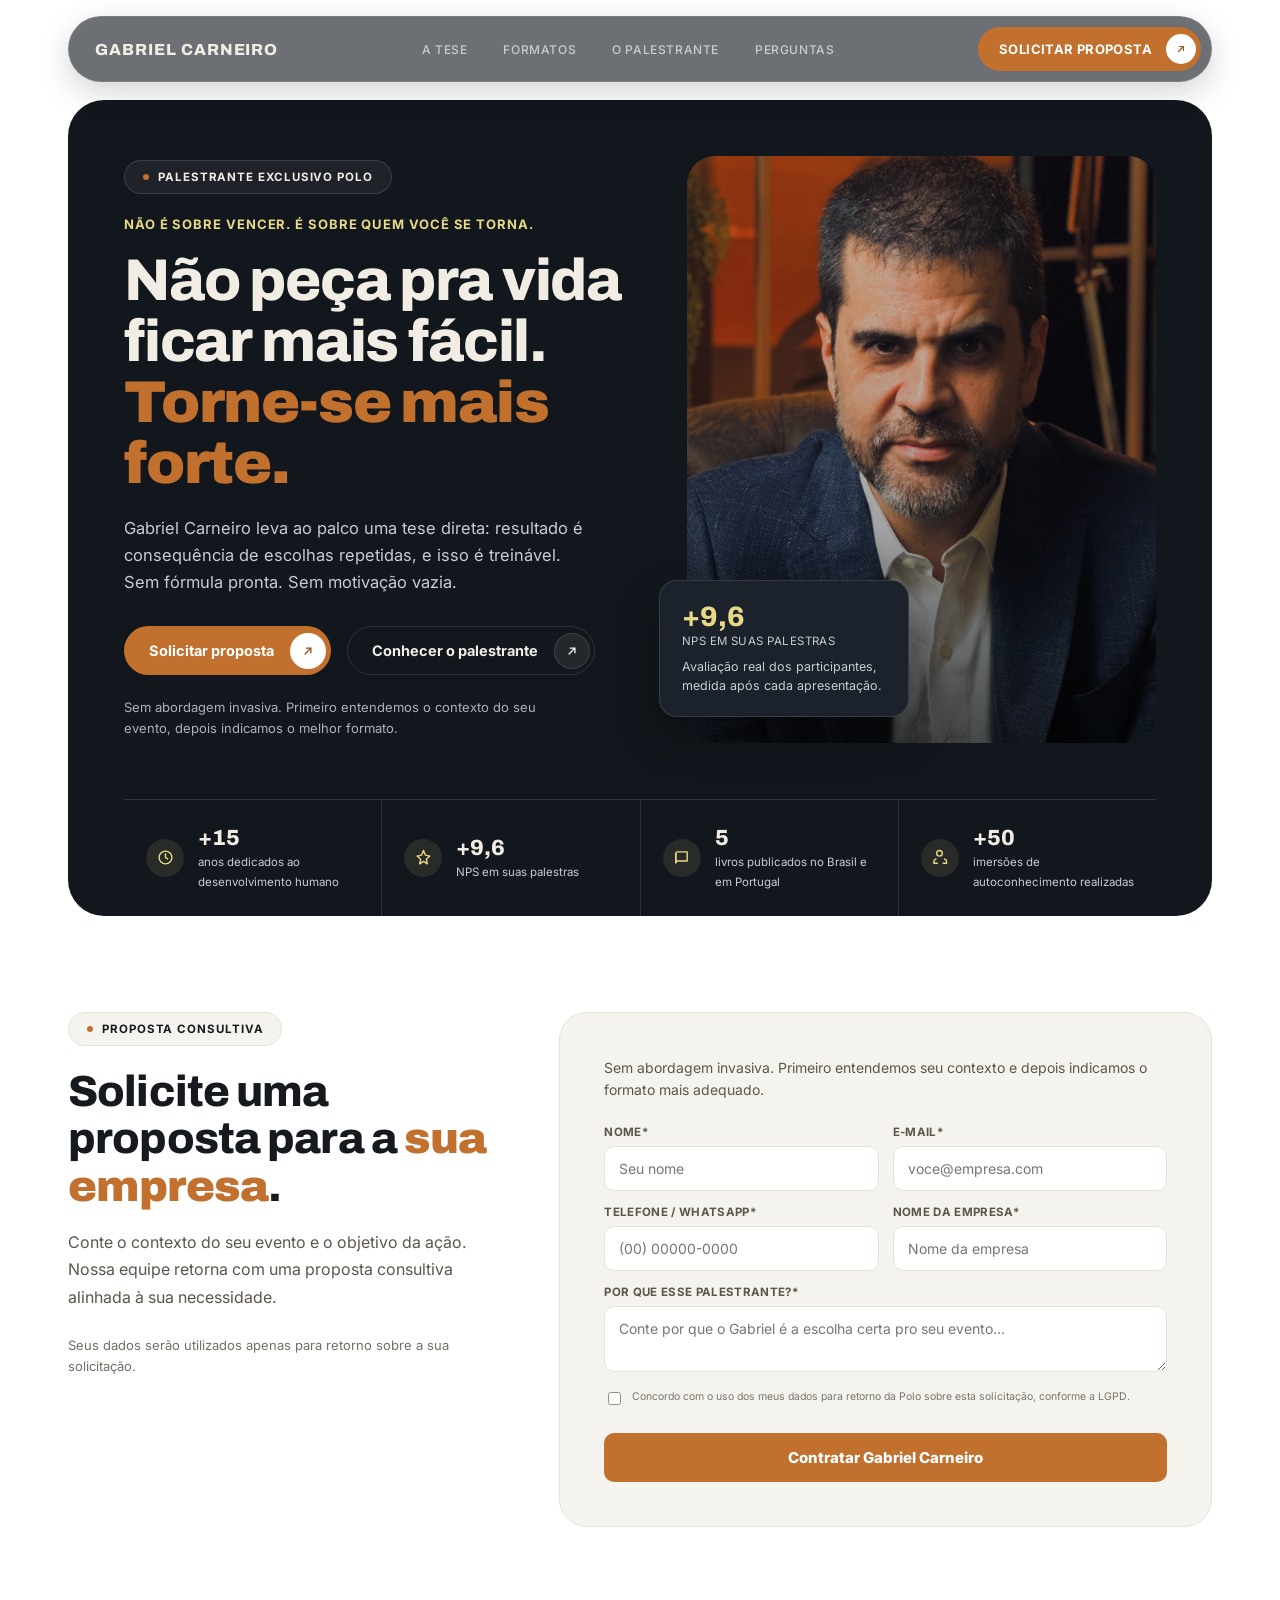
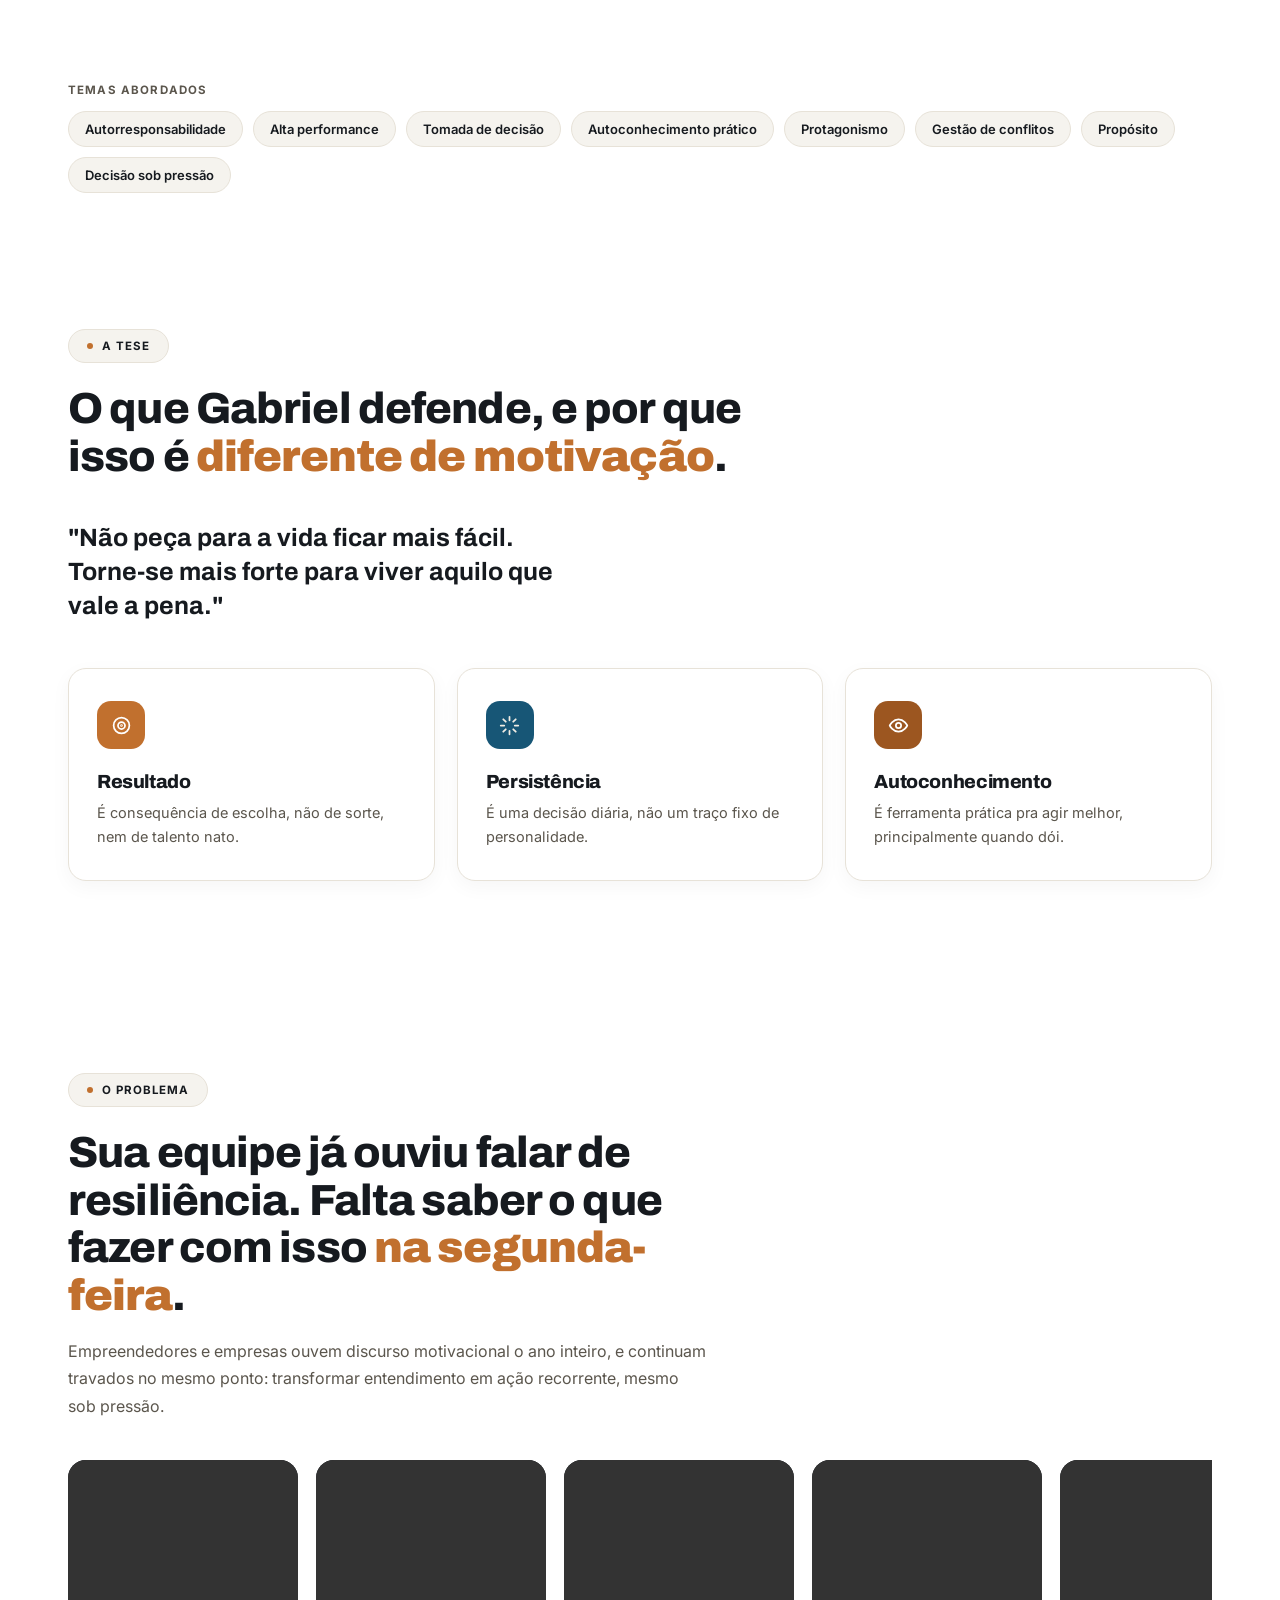
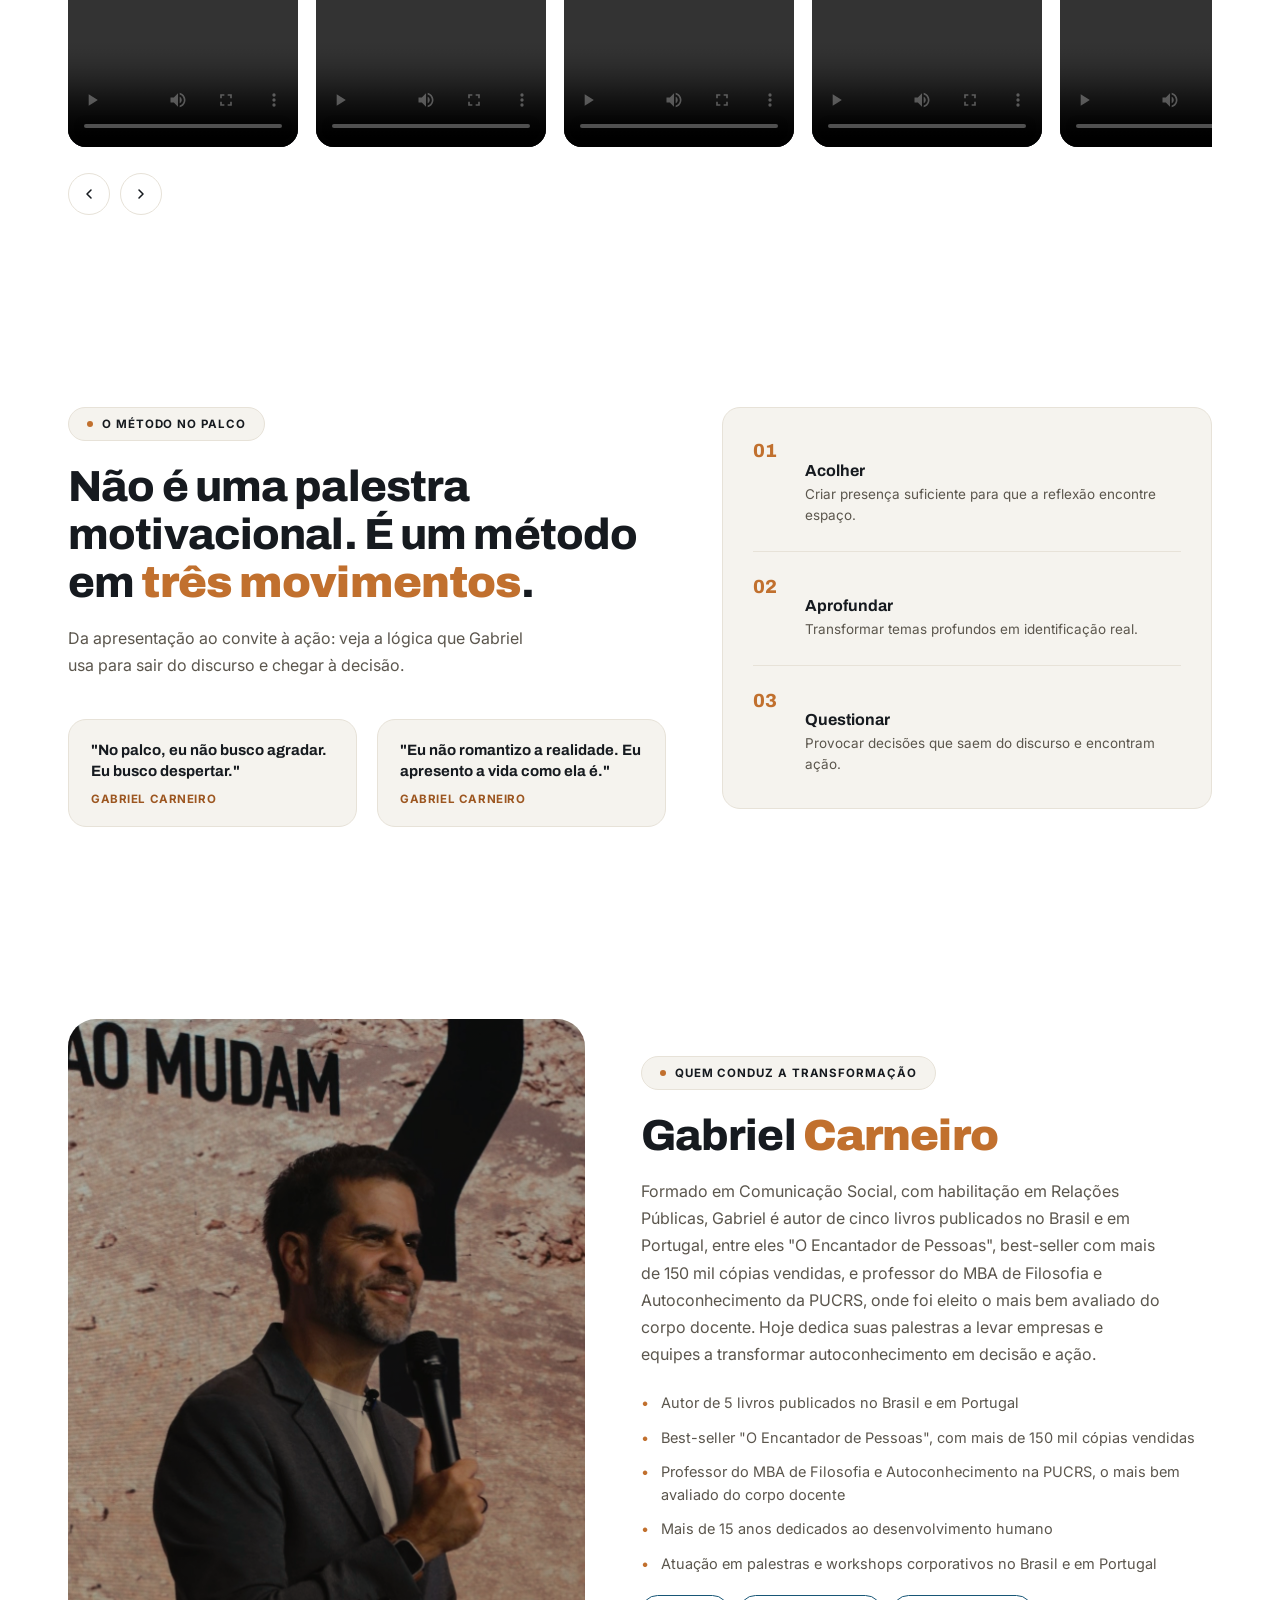
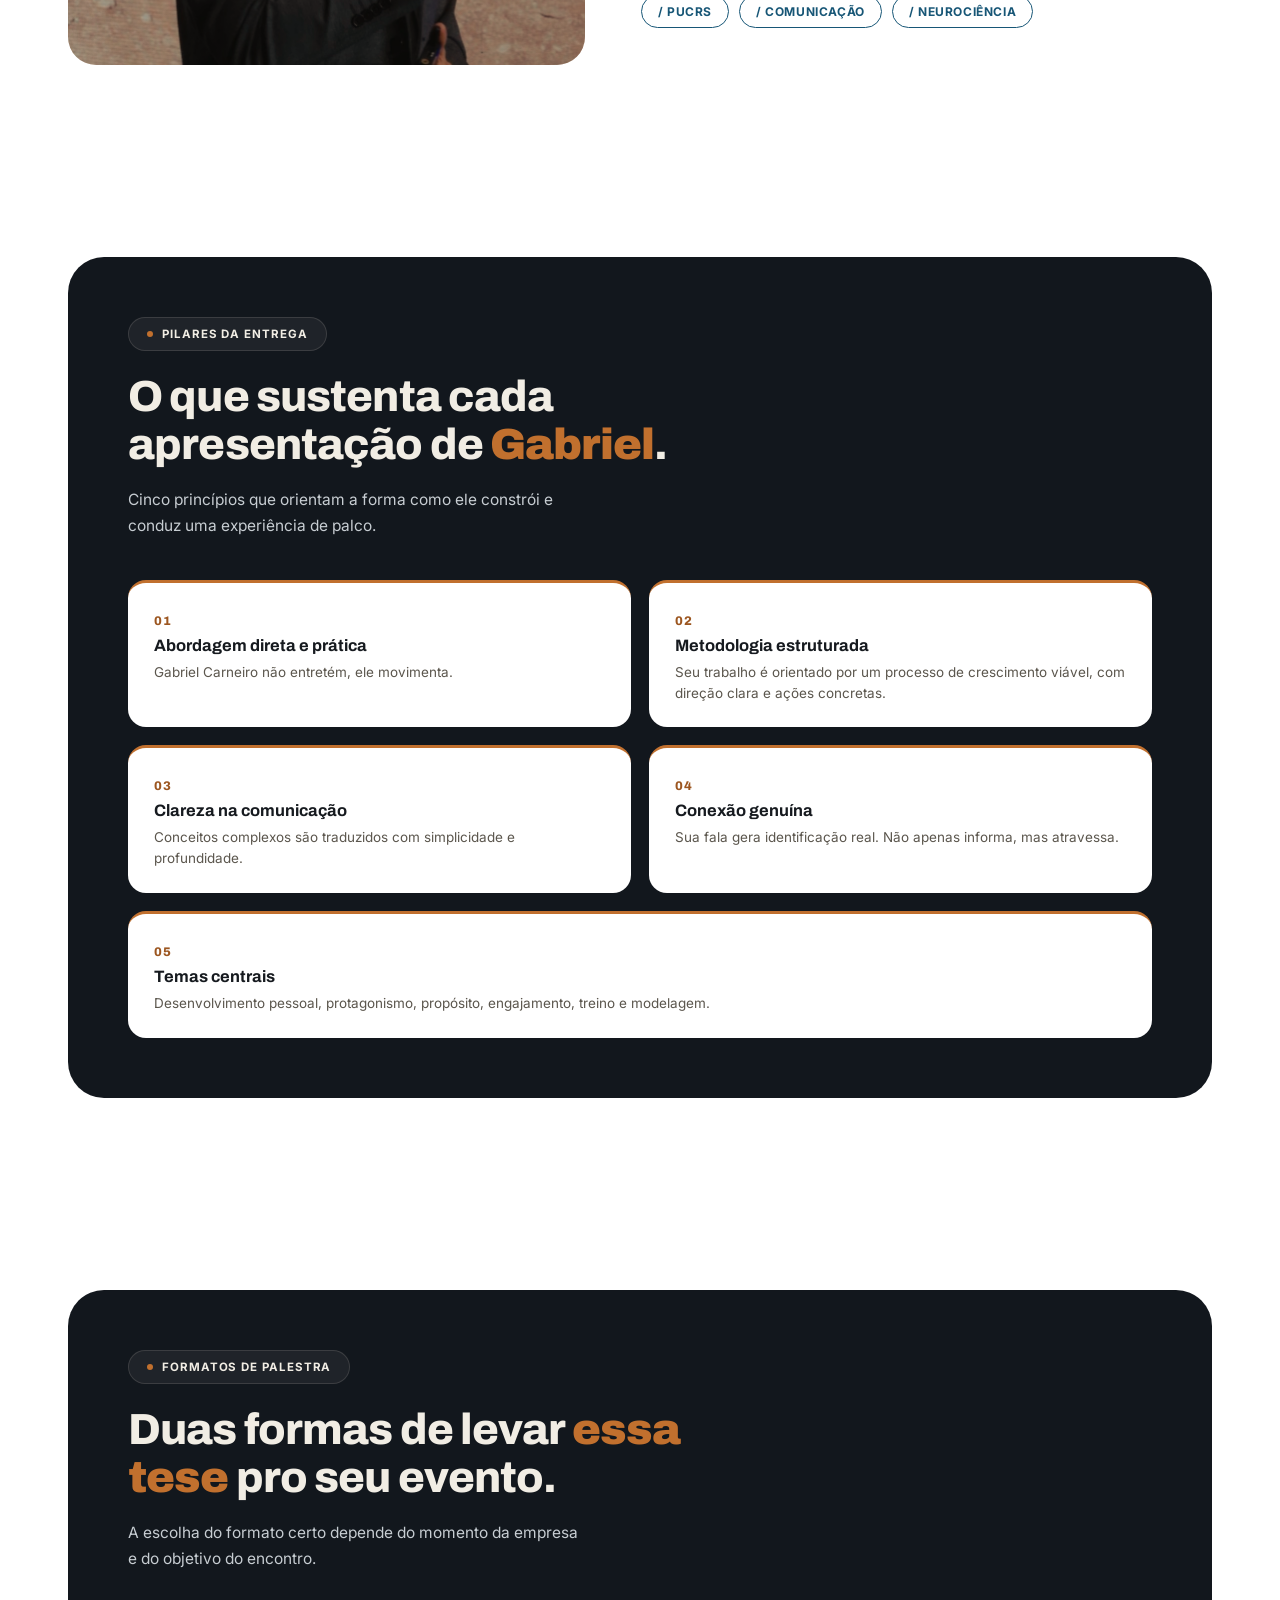
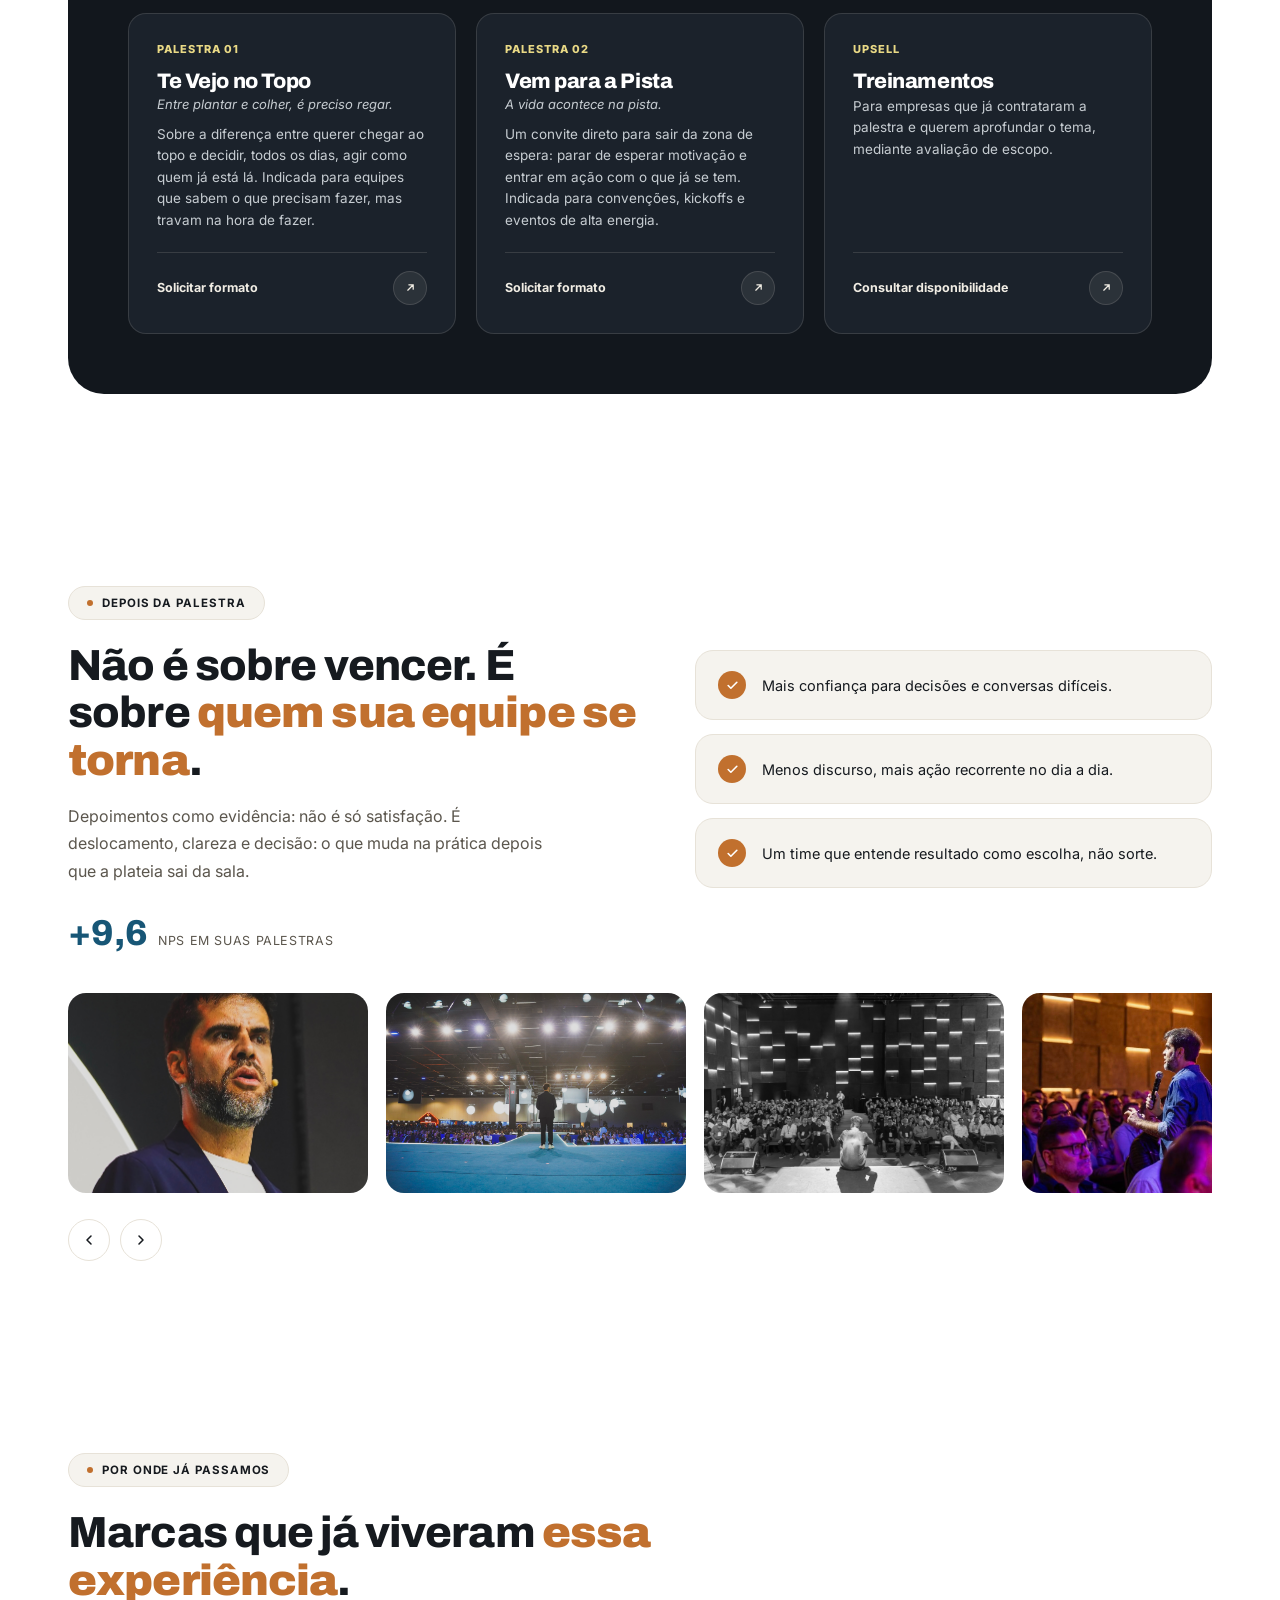
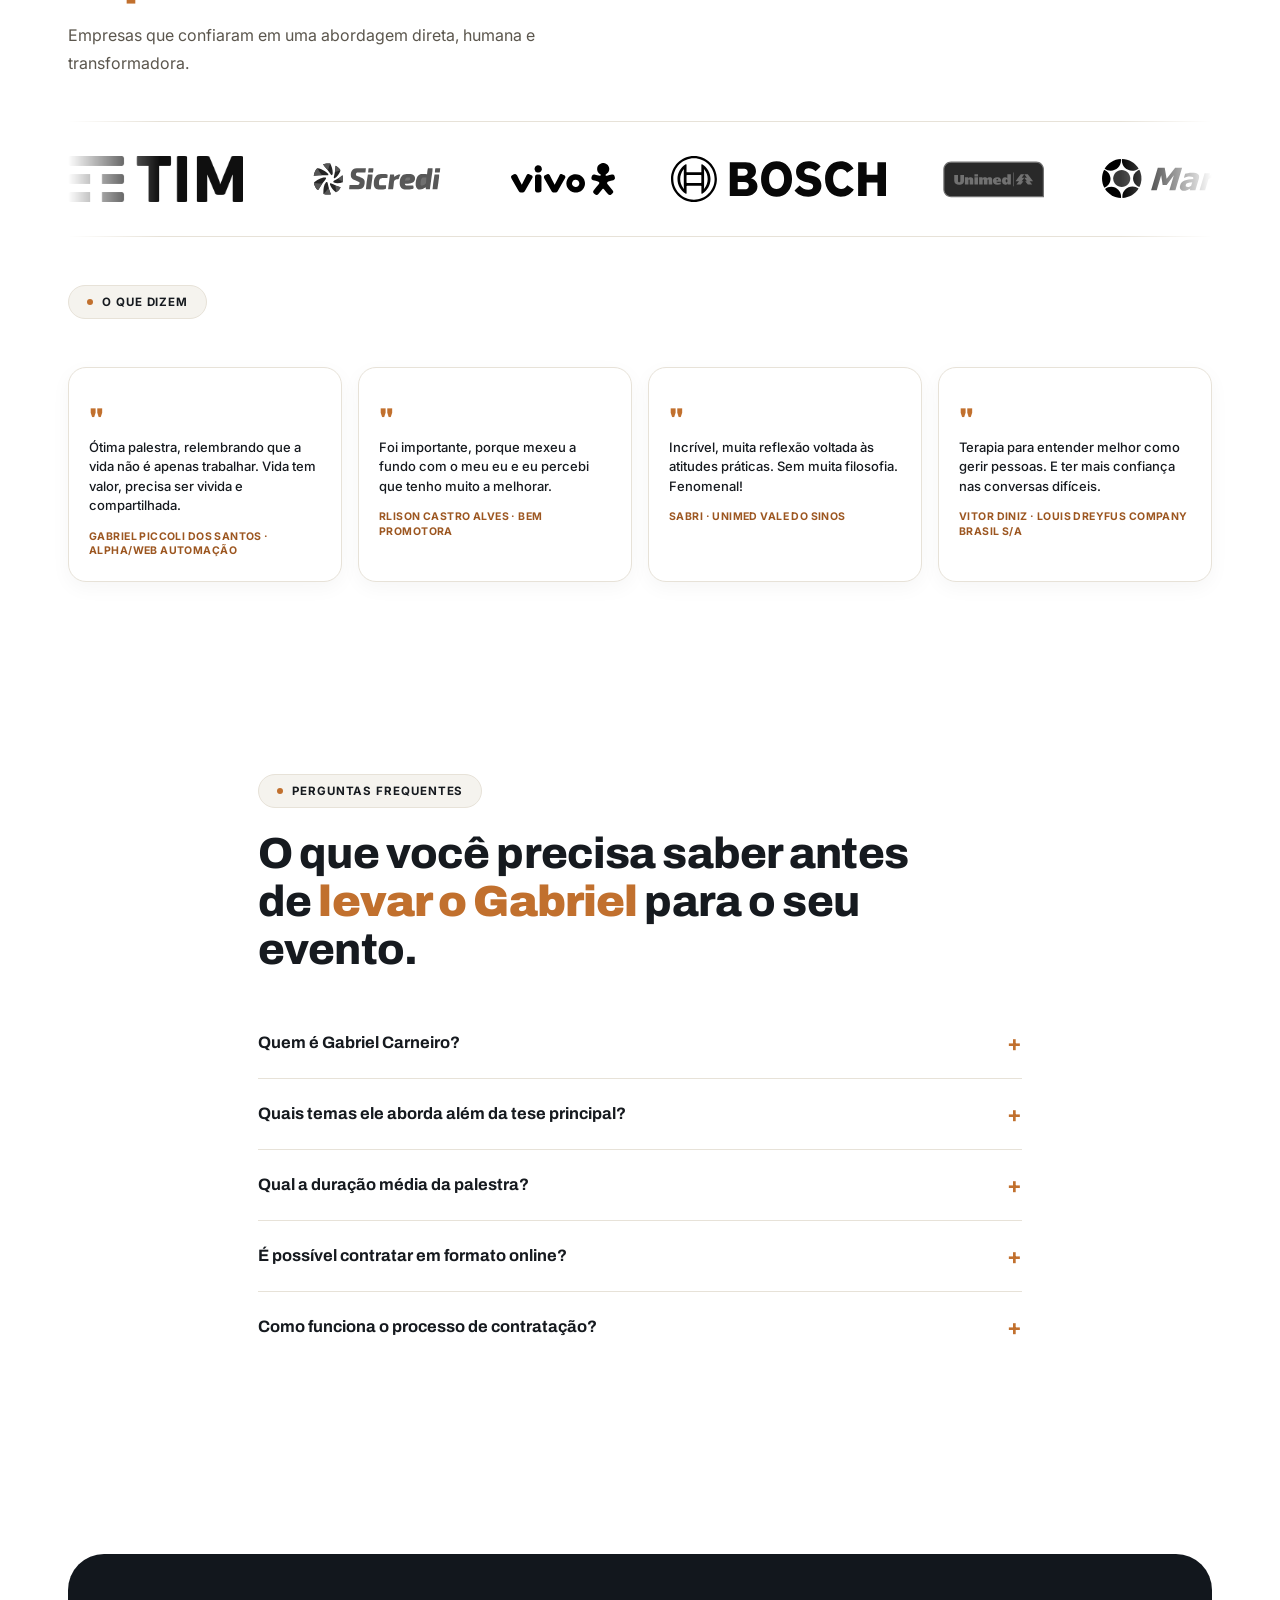
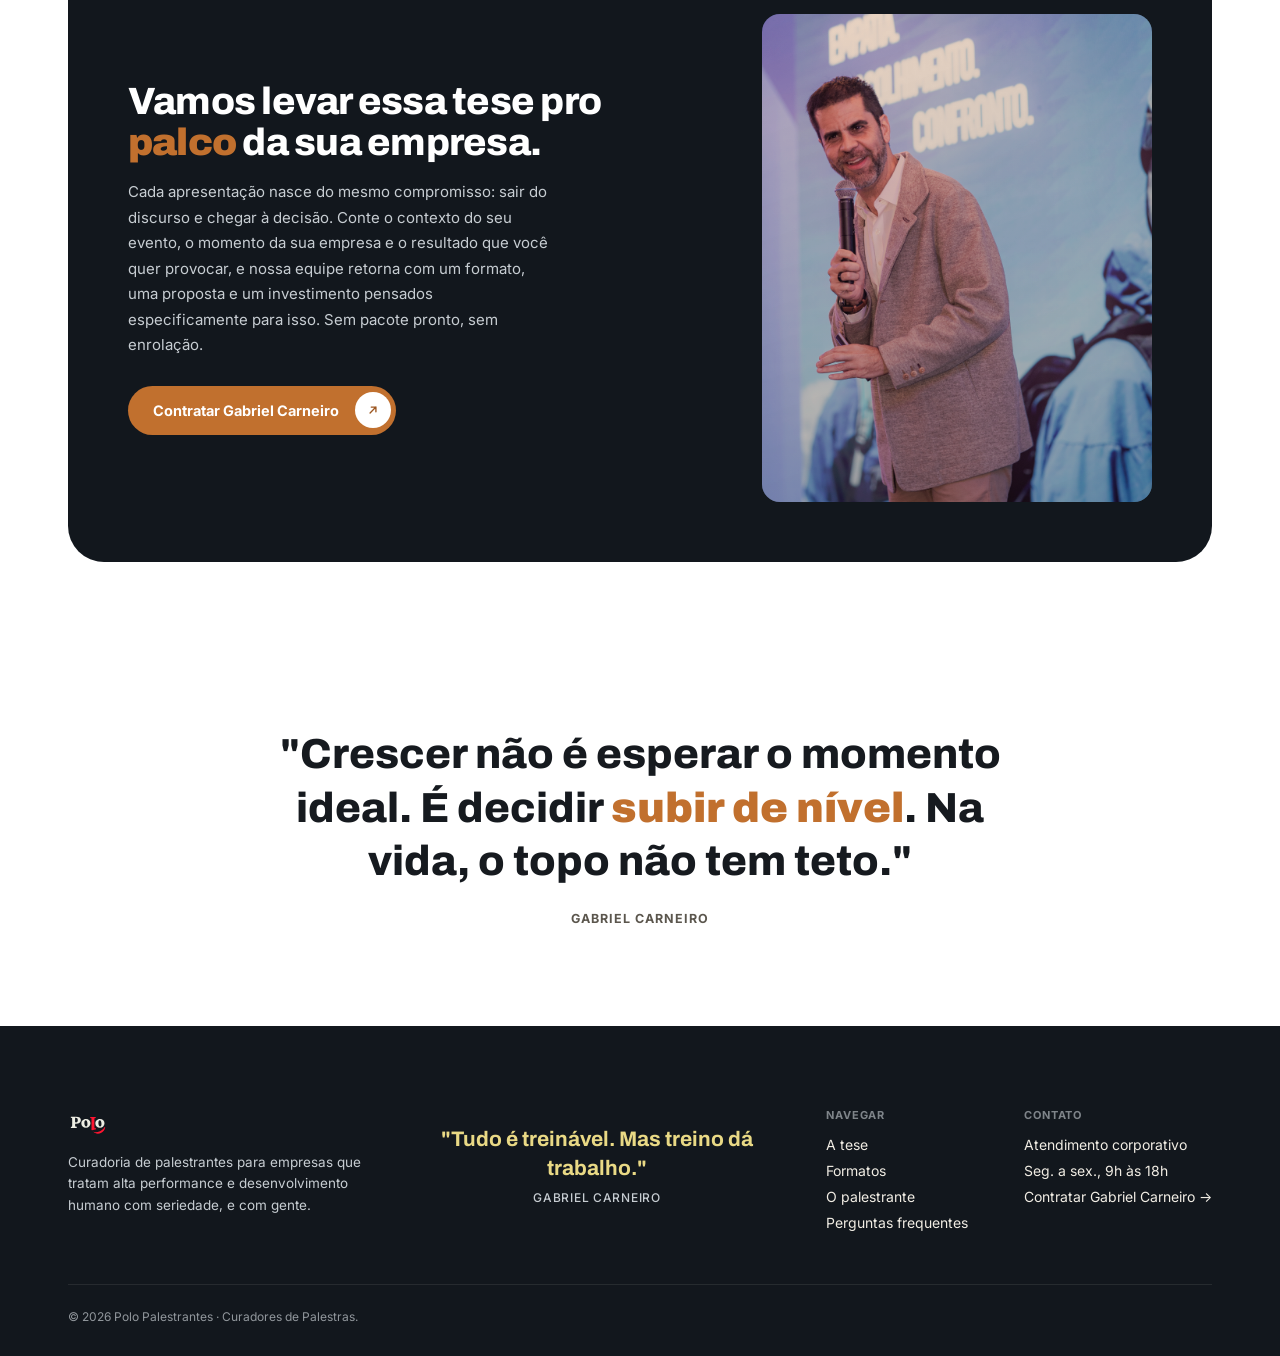
==== site/index.html @ e6a5d46e "atualização vercel/pasta site" ====
<!DOCTYPE html>
<html lang="pt-BR">
<head>
<meta charset="UTF-8">
<meta name="viewport" content="width=device-width, initial-scale=1.0">
<title>Gabriel Carneiro: Palestra sobre Autorresponsabilidade e Alta Performance</title>
<link rel="preconnect" href="https://fonts.googleapis.com">
<link rel="preconnect" href="https://fonts.gstatic.com" crossorigin>
<link href="https://fonts.googleapis.com/css2?family=Archivo:wght@600;700;800;900&family=Inter:wght@400;500;600;700;800&display=swap" rel="stylesheet">
<link rel="stylesheet" href="css/styles.css">
</head>
<body>

<div class="topbar">
  <div class="topbar-inner">
    <div class="logo">
      <span class="wordmark">Gabriel Carneiro</span>
    </div>
    <nav class="navlinks">
      <a href="#tese">A tese</a>
      <a href="#formatos">Formatos</a>
      <a href="#facilitador">O palestrante</a>
      <a href="#faq">Perguntas</a>
    </nav>
    <button class="btn btn-amber btn-sm" onclick="document.getElementById('form').scrollIntoView({behavior:'smooth'})">
      <span class="label"><span class="label-full">Solicitar proposta</span><span class="label-short">Proposta</span></span>
      <span class="icon-circle"><svg viewBox="0 0 24 24" fill="none" stroke-width="2.3" stroke-linecap="round" stroke-linejoin="round"><path d="M7 17L17 7M9 7h8v8"/></svg></span>
    </button>
  </div>
</div>

<!-- HERO -->
<section class="hero-section">
  <div class="wrap">
    <div class="hero-card">
      <div class="hero-grid">
        <div>
          <span class="badge badge-dark"><span class="dot"></span>PALESTRANTE EXCLUSIVO POLO</span>
          <p class="hero-kicker">Não é sobre vencer. É sobre quem você se torna.</p>
          <h1>Não peça pra vida ficar mais fácil.<br><span class="accent">Torne-se mais forte.</span></h1>
          <p class="sub">Gabriel Carneiro leva ao palco uma tese direta: resultado é consequência de escolhas repetidas, e isso é treinável. Sem fórmula pronta. Sem motivação vazia.</p>
          <div class="hero-ctas">
            <button class="btn btn-amber" onclick="document.getElementById('form').scrollIntoView({behavior:'smooth'})">
              <span class="label">Solicitar proposta</span>
              <span class="icon-circle"><svg viewBox="0 0 24 24" fill="none" stroke-width="2.3" stroke-linecap="round" stroke-linejoin="round"><path d="M7 17L17 7M9 7h8v8"/></svg></span>
            </button>
            <a class="btn btn-outline-dark" href="#facilitador">
              <span class="label">Conhecer o palestrante</span>
              <span class="icon-circle"><svg viewBox="0 0 24 24" fill="none" stroke-width="2.3" stroke-linecap="round" stroke-linejoin="round"><path d="M7 17L17 7M9 7h8v8"/></svg></span>
            </a>
          </div>
          <p class="hero-fine">Sem abordagem invasiva. Primeiro entendemos o contexto do seu evento, depois indicamos o melhor formato.</p>
        </div>
        <div class="hero-photo-col">
          <div class="hero-photo-frame">
            <img src="assets/img/photos/hero.jpg" alt="Gabriel Carneiro">
            <div class="duo"></div>
          </div>
          <div class="hero-trust-card">
            <div class="num">+9,6</div>
            <div class="cap">NPS em suas palestras</div>
            <p>Avaliação real dos participantes, medida após cada apresentação.</p>
          </div>
        </div>
      </div>
      <div class="hero-stats">
        <div class="hero-stat">
          <span class="icon"><svg viewBox="0 0 24 24" fill="none" stroke-width="2" stroke-linecap="round" stroke-linejoin="round"><circle cx="12" cy="12" r="9"/><path d="M12 7v5l3 2"/></svg></span>
          <div><b>+15</b><span>anos dedicados ao desenvolvimento humano</span></div>
        </div>
        <div class="hero-stat">
          <span class="icon"><svg viewBox="0 0 24 24" fill="none" stroke-width="2" stroke-linecap="round" stroke-linejoin="round"><path d="M12 2l2.6 6.6L21 10l-5 4.6L17.5 21 12 17.5 6.5 21 8 14.6 3 10l6.4-1.4z"/></svg></span>
          <div><b>+9,6</b><span>NPS em suas palestras</span></div>
        </div>
        <div class="hero-stat">
          <span class="icon"><svg viewBox="0 0 24 24" fill="none" stroke-width="2" stroke-linecap="round" stroke-linejoin="round"><path d="M4 19.5A2.5 2.5 0 0 1 6.5 17H20V4H6.5A2.5 2.5 0 0 0 4 6.5v13z"/><path d="M4 19.5V6.5"/></svg></span>
          <div><b>5</b><span>livros publicados no Brasil e em Portugal</span></div>
        </div>
        <div class="hero-stat">
          <span class="icon"><svg viewBox="0 0 24 24" fill="none" stroke-width="2" stroke-linecap="round" stroke-linejoin="round"><path d="M17 20h5v-2a4 4 0 0 0-3-3.87M9 20H4v-2a4 4 0 0 1 3-3.87m5-4.13a4 4 0 1 0 0-8 4 4 0 0 0 0 8z"/></svg></span>
          <div><b>+50</b><span>imersões de autoconhecimento realizadas</span></div>
        </div>
      </div>
    </div>
  </div>
</section>

<!-- FORM (Proposta Consultiva) -->
<section class="form-section reveal" id="form">
  <div class="wrap">
    <div>
      <span class="badge badge-light"><span class="dot"></span>PROPOSTA CONSULTIVA</span>
      <h2 class="title">Solicite uma proposta para a <span class="accent">sua empresa</span>.</h2>
      <p class="lede">Conte o contexto do seu evento e o objetivo da ação. Nossa equipe retorna com uma proposta consultiva alinhada à sua necessidade.</p>
      <p class="hero-fine" style="margin-top:24px; color:var(--text-soft);">Seus dados serão utilizados apenas para retorno sobre a sua solicitação.</p>
    </div>
    <div class="form-card">
      <p class="lead">Sem abordagem invasiva. Primeiro entendemos seu contexto e depois indicamos o formato mais adequado.</p>
      <form onsubmit="event.preventDefault(); alert('Protótipo: integração de envio a definir com o time técnico.');">
        <div><label>Nome*</label><input type="text" placeholder="Seu nome" required></div>
        <div><label>E-mail*</label><input type="email" placeholder="voce@empresa.com" required></div>
        <div><label>Telefone / WhatsApp*</label><input type="tel" placeholder="(00) 00000-0000" required></div>
        <div><label>Nome da empresa*</label><input type="text" placeholder="Nome da empresa" required></div>
        <div class="full"><label>Por que esse palestrante?*</label><textarea placeholder="Conte por que o Gabriel é a escolha certa pro seu evento..." required></textarea></div>
        <div class="full"><label class="terms"><input type="checkbox" required><span>Concordo com o uso dos meus dados para retorno da Polo sobre esta solicitação, conforme a LGPD.</span></label></div>
        <div class="full"><button type="submit" class="submit-btn">Contratar Gabriel Carneiro</button></div>
      </form>
    </div>
  </div>
</section>

<!-- TEMAS ABORDADOS -->
<section class="trust-strip">
  <div class="wrap">
    <span class="trust-label">Temas abordados</span>
    <div class="trust-chips">
      <span class="trust-chip">Autorresponsabilidade</span>
      <span class="trust-chip">Alta performance</span>
      <span class="trust-chip">Tomada de decisão</span>
      <span class="trust-chip">Autoconhecimento prático</span>
      <span class="trust-chip">Protagonismo</span>
      <span class="trust-chip">Gestão de conflitos</span>
      <span class="trust-chip">Propósito</span>
      <span class="trust-chip">Decisão sob pressão</span>
    </div>
  </div>
</section>

<!-- TESE / 3 PILARES -->
<section class="reveal" id="tese">
  <div class="wrap">
    <div class="pillars-lead">
      <div>
        <span class="badge badge-light"><span class="dot"></span>A TESE</span>
        <h2 class="title">O que Gabriel defende, e por que isso é <span class="accent">diferente de motivação</span>.</h2>
      </div>
      <p class="manifesto">"Não peça para a vida ficar mais fácil. Torne-se mais forte para viver aquilo que vale a pena."</p>
    </div>
    <div class="cards3">
      <div class="pcard">
        <div class="icon icon-amber"><svg viewBox="0 0 24 24" fill="none" stroke-width="2" stroke-linecap="round" stroke-linejoin="round"><circle cx="12" cy="12" r="9"/><circle cx="12" cy="12" r="4"/><circle cx="12" cy="12" r="0.5"/></svg></div>
        <h3>Resultado</h3>
        <p>É consequência de escolha, não de sorte, nem de talento nato.</p>
      </div>
      <div class="pcard">
        <div class="icon icon-navy"><svg viewBox="0 0 24 24" fill="none" stroke-width="2" stroke-linecap="round" stroke-linejoin="round"><path d="M12 2v4M12 18v4M4.9 4.9l2.8 2.8M16.3 16.3l2.8 2.8M2 12h4M18 12h4M4.9 19.1l2.8-2.8M16.3 7.7l2.8-2.8"/></svg></div>
        <h3>Persistência</h3>
        <p>É uma decisão diária, não um traço fixo de personalidade.</p>
      </div>
      <div class="pcard">
        <div class="icon icon-amber-deep"><svg viewBox="0 0 24 24" fill="none" stroke-width="2" stroke-linecap="round" stroke-linejoin="round"><path d="M2 12s3.5-7 10-7 10 7 10 7-3.5 7-10 7-10-7-10-7z"/><circle cx="12" cy="12" r="3"/></svg></div>
        <h3>Autoconhecimento</h3>
        <p>É ferramenta prática pra agir melhor, principalmente quando dói.</p>
      </div>
    </div>
  </div>
</section>

<!-- PROBLEMA DO CONTRATANTE -->
<section class="reveal">
  <div class="wrap problema-wrap">
    <span class="badge badge-light"><span class="dot"></span>O PROBLEMA</span>
    <h2 class="title">Sua equipe já ouviu falar de resiliência. Falta saber o que fazer com isso <span class="accent">na segunda-feira</span>.</h2>
    <p class="lede">Empreendedores e empresas ouvem discurso motivacional o ano inteiro, e continuam travados no mesmo ponto: transformar entendimento em ação recorrente, mesmo sob pressão.</p>
    <div class="media-carousel">
      <div class="media-track" id="videoTrack">
        <div class="video-card">
          <video class="video-poster" controls preload="metadata" playsinline><source src="../Videos/a%20vida%20%C3%A9%20dificil.mp4" type="video/mp4"></video>
        </div>
        <div class="video-card">
          <video class="video-poster" controls preload="metadata" playsinline><source src="../Videos/subir%20de%20nivel%20%C3%A9%20uma%20guerra.mp4" type="video/mp4"></video>
        </div>
        <div class="video-card">
          <video class="video-poster" controls preload="metadata" playsinline><source src="../Videos/o%20topo%20vai%20exigir%20dor.mp4" type="video/mp4"></video>
        </div>
        <div class="video-card">
          <video class="video-poster" controls preload="metadata" playsinline><source src="../Videos/motivacional%201.mp4" type="video/mp4"></video>
        </div>
        <div class="video-card">
          <video class="video-poster" controls preload="metadata" playsinline><source src="../Videos/primeiro%20planta%20depois%20rega.mp4" type="video/mp4"></video>
        </div>
      </div>
      <div class="carousel-nav">
        <button class="icon-circle-nav" onclick="scrollCarousel('videoTrack',-1)" aria-label="Anterior"><svg viewBox="0 0 24 24" fill="none" stroke-width="2.3" stroke-linecap="round" stroke-linejoin="round"><path d="M15 18l-6-6 6-6"/></svg></button>
        <button class="icon-circle-nav" onclick="scrollCarousel('videoTrack',1)" aria-label="Próximo"><svg viewBox="0 0 24 24" fill="none" stroke-width="2.3" stroke-linecap="round" stroke-linejoin="round"><path d="M9 18l6-6-6-6"/></svg></button>
      </div>
    </div>
  </div>
</section>

<!-- RESULTADO MOSTRADO / MÉTODO -->
<section class="split-card reveal">
  <div class="wrap grid2">
    <div>
      <span class="badge badge-light"><span class="dot"></span>O MÉTODO NO PALCO</span>
      <h2 class="title">Não é uma palestra motivacional. É um método em <span class="accent">três movimentos</span>.</h2>
      <p class="lede">Da apresentação ao convite à ação: veja a lógica que Gabriel usa para sair do discurso e chegar à decisão.</p>
      <div class="quote-row">
        <div class="quote-chip">
          <p>"No palco, eu não busco agradar. Eu busco despertar."</p>
          <span>Gabriel Carneiro</span>
        </div>
        <div class="quote-chip">
          <p>"Eu não romantizo a realidade. Eu apresento a vida como ela é."</p>
          <span>Gabriel Carneiro</span>
        </div>
      </div>
    </div>
    <div class="steps-card">
      <div class="step-row"><div class="num">01</div><div><h4>Acolher</h4><p>Criar presença suficiente para que a reflexão encontre espaço.</p></div></div>
      <div class="step-row"><div class="num">02</div><div><h4>Aprofundar</h4><p>Transformar temas profundos em identificação real.</p></div></div>
      <div class="step-row"><div class="num">03</div><div><h4>Questionar</h4><p>Provocar decisões que saem do discurso e encontram ação.</p></div></div>
    </div>
  </div>
</section>

<!-- FACILITADOR / AUTORIDADE -->
<section class="reveal" id="facilitador">
  <div class="wrap about-grid">
    <div class="about-photo">
      <img src="assets/img/photos/sobre-o-palestrante.jpg" alt="Gabriel Carneiro">
      <div class="duo"></div>
    </div>
    <div>
      <span class="badge badge-light"><span class="dot"></span>QUEM CONDUZ A TRANSFORMAÇÃO</span>
      <h2 class="title">Gabriel <span class="accent">Carneiro</span></h2>
      <p class="lede" style="max-width:520px;">Formado em Comunicação Social, com habilitação em Relações Públicas, Gabriel é autor de cinco livros publicados no Brasil e em Portugal, entre eles "O Encantador de Pessoas", best-seller com mais de 150 mil cópias vendidas, e professor do MBA de Filosofia e Autoconhecimento da PUCRS, onde foi eleito o mais bem avaliado do corpo docente. Hoje dedica suas palestras a levar empresas e equipes a transformar autoconhecimento em decisão e ação.</p>
      <ul class="credentials">
        <li>Autor de 5 livros publicados no Brasil e em Portugal</li>
        <li>Best-seller "O Encantador de Pessoas", com mais de 150 mil cópias vendidas</li>
        <li>Professor do MBA de Filosofia e Autoconhecimento na PUCRS, o mais bem avaliado do corpo docente</li>
        <li>Mais de 15 anos dedicados ao desenvolvimento humano</li>
        <li>Atuação em palestras e workshops corporativos no Brasil e em Portugal</li>
      </ul>
      <div class="formation-row">
        <span class="formation-tag">/ PUCRS</span>
        <span class="formation-tag">/ COMUNICAÇÃO</span>
        <span class="formation-tag">/ NEUROCIÊNCIA</span>
      </div>
    </div>
  </div>
</section>

<!-- PILARES DA ENTREGA: dark, filled grid -->
<section class="reveal">
  <div class="wrap">
    <div class="pilares-section">
      <div class="pilares-head">
        <span class="badge badge-dark"><span class="dot"></span>PILARES DA ENTREGA</span>
        <h2 class="title-dark">O que sustenta cada apresentação de <span class="accent">Gabriel</span>.</h2>
        <p class="lede-dark">Cinco princípios que orientam a forma como ele constrói e conduz uma experiência de palco.</p>
      </div>
      <div class="pilares-grid">
        <div class="pilar-card"><span class="num">01</span><h4>Abordagem direta e prática</h4><p>Gabriel Carneiro não entretém, ele movimenta.</p></div>
        <div class="pilar-card"><span class="num">02</span><h4>Metodologia estruturada</h4><p>Seu trabalho é orientado por um processo de crescimento viável, com direção clara e ações concretas.</p></div>
        <div class="pilar-card"><span class="num">03</span><h4>Clareza na comunicação</h4><p>Conceitos complexos são traduzidos com simplicidade e profundidade.</p></div>
        <div class="pilar-card"><span class="num">04</span><h4>Conexão genuína</h4><p>Sua fala gera identificação real. Não apenas informa, mas atravessa.</p></div>
        <div class="pilar-card"><span class="num">05</span><h4>Temas centrais</h4><p>Desenvolvimento pessoal, protagonismo, propósito, engajamento, treino e modelagem.</p></div>
      </div>
    </div>
  </div>
</section>

<!-- FORMATOS -->
<section class="reveal" id="formatos">
  <div class="wrap">
    <div class="band">
      <span class="badge badge-dark"><span class="dot"></span>FORMATOS DE PALESTRA</span>
      <h2 class="title-dark">Duas formas de levar <span class="accent">essa tese</span> pro seu evento.</h2>
      <p class="lede-dark">A escolha do formato certo depende do momento da empresa e do objetivo do encontro.</p>
      <div class="format-grid">
        <div class="fcard">
          <div class="tag">Palestra 01</div>
          <h3>Te Vejo no Topo</h3>
          <span class="kicker">Entre plantar e colher, é preciso regar.</span>
          <p>Sobre a diferença entre querer chegar ao topo e decidir, todos os dias, agir como quem já está lá. Indicada para equipes que sabem o que precisam fazer, mas travam na hora de fazer.</p>
          <div class="fcard-foot"><span>Solicitar formato</span><a class="icon-circle" href="#form"><svg viewBox="0 0 24 24" fill="none" stroke-width="2.3" stroke-linecap="round" stroke-linejoin="round"><path d="M7 17L17 7M9 7h8v8"/></svg></a></div>
        </div>
        <div class="fcard">
          <div class="tag">Palestra 02</div>
          <h3>Vem para a Pista</h3>
          <span class="kicker">A vida acontece na pista.</span>
          <p>Um convite direto para sair da zona de espera: parar de esperar motivação e entrar em ação com o que já se tem. Indicada para convenções, kickoffs e eventos de alta energia.</p>
          <div class="fcard-foot"><span>Solicitar formato</span><a class="icon-circle" href="#form"><svg viewBox="0 0 24 24" fill="none" stroke-width="2.3" stroke-linecap="round" stroke-linejoin="round"><path d="M7 17L17 7M9 7h8v8"/></svg></a></div>
        </div>
        <div class="fcard">
          <div class="tag">Upsell</div>
          <h3>Treinamentos</h3>
          <p>Para empresas que já contrataram a palestra e querem aprofundar o tema, mediante avaliação de escopo.</p>
          <div class="fcard-foot"><span>Consultar disponibilidade</span><a class="icon-circle" href="#form"><svg viewBox="0 0 24 24" fill="none" stroke-width="2.3" stroke-linecap="round" stroke-linejoin="round"><path d="M7 17L17 7M9 7h8v8"/></svg></a></div>
        </div>
      </div>
    </div>
  </div>
</section>

<!-- CENÁRIO DEPOIS: filled 2-col, sem bússola -->
<section class="reveal">
  <div class="wrap cenario-grid">
    <div>
      <span class="badge badge-light"><span class="dot"></span>DEPOIS DA PALESTRA</span>
      <h2 class="title">Não é sobre vencer. É sobre <span class="accent">quem sua equipe se torna</span>.</h2>
      <p class="lede">Depoimentos como evidência: não é só satisfação. É deslocamento, clareza e decisão: o que muda na prática depois que a plateia sai da sala.</p>
      <div class="cenario-stat"><b>+9,6</b><span>NPS em suas palestras</span></div>
    </div>
    <ul class="outcome-list-v">
      <li><span class="check"><svg viewBox="0 0 24 24" fill="none" stroke-width="3" stroke-linecap="round" stroke-linejoin="round"><path d="M20 6L9 17l-5-5"/></svg></span><p>Mais confiança para decisões e conversas difíceis.</p></li>
      <li><span class="check"><svg viewBox="0 0 24 24" fill="none" stroke-width="3" stroke-linecap="round" stroke-linejoin="round"><path d="M20 6L9 17l-5-5"/></svg></span><p>Menos discurso, mais ação recorrente no dia a dia.</p></li>
      <li><span class="check"><svg viewBox="0 0 24 24" fill="none" stroke-width="3" stroke-linecap="round" stroke-linejoin="round"><path d="M20 6L9 17l-5-5"/></svg></span><p>Um time que entende resultado como escolha, não sorte.</p></li>
    </ul>
  </div>
  <div class="wrap">
    <div class="media-carousel">
      <div class="media-track" id="palcoTrack">
        <div class="photo-card"><img src="assets/img/photos/palco-01.jpg" alt="Gabriel Carneiro em palco"></div>
        <div class="photo-card"><img src="assets/img/photos/palco-02.jpg" alt="Gabriel Carneiro em palco"></div>
        <div class="photo-card"><img src="assets/img/photos/palco-03.jpg" alt="Gabriel Carneiro em palco"></div>
        <div class="photo-card"><img src="assets/img/photos/palco-04.jpg" alt="Gabriel Carneiro em palco"></div>
        <div class="photo-card"><img src="assets/img/photos/palco-05.jpg" alt="Gabriel Carneiro em palco"></div>
        <div class="photo-card"><img src="assets/img/photos/palco-06.jpg" alt="Gabriel Carneiro em palco"></div>
        <div class="photo-card"><img src="assets/img/photos/palco-07.jpg" alt="Gabriel Carneiro em palco"></div>
        <div class="photo-card"><img src="assets/img/photos/palco-08.jpg" alt="Gabriel Carneiro em palco"></div>
        <div class="photo-card"><img src="assets/img/photos/palco-09.jpg" alt="Gabriel Carneiro em palco"></div>
        <div class="photo-card"><img src="assets/img/photos/palco-10.jpg" alt="Gabriel Carneiro em palco"></div>
        <div class="photo-card"><img src="assets/img/photos/palco-11.jpg" alt="Gabriel Carneiro em palco"></div>
      </div>
      <div class="carousel-nav">
        <button class="icon-circle-nav" onclick="scrollCarousel('palcoTrack',-1)" aria-label="Anterior"><svg viewBox="0 0 24 24" fill="none" stroke-width="2.3" stroke-linecap="round" stroke-linejoin="round"><path d="M15 18l-6-6 6-6"/></svg></button>
        <button class="icon-circle-nav" onclick="scrollCarousel('palcoTrack',1)" aria-label="Próximo"><svg viewBox="0 0 24 24" fill="none" stroke-width="2.3" stroke-linecap="round" stroke-linejoin="round"><path d="M9 18l6-6-6-6"/></svg></button>
      </div>
    </div>
  </div>
</section>

<!-- POR ONDE JÁ PASSAMOS -->
<section class="reveal" id="prova">
  <div class="wrap">
    <span class="badge badge-light"><span class="dot"></span>POR ONDE JÁ PASSAMOS</span>
    <h2 class="title">Marcas que já viveram <span class="accent">essa experiência</span>.</h2>
    <p class="lede">Empresas que confiaram em uma abordagem direta, humana e transformadora.</p>

    <div class="logo-wall">
      <div class="logo-track">
      <span class="logo-item"><img src="assets/img/logos/tim.webp" alt="tim"></span>
      <span class="logo-item"><img src="assets/img/logos/sicredi.svg" alt="sicredi"></span>
      <span class="logo-item"><img src="assets/img/logos/vivo.svg" alt="vivo"></span>
      <span class="logo-item"><img src="assets/img/logos/bosch.svg" alt="bosch"></span>
      <span class="logo-item"><img src="assets/img/logos/unimed.svg" alt="unimed"></span>
      <span class="logo-item"><img src="assets/img/logos/marcopolo.svg" alt="marcopolo"></span>
      <span class="logo-item"><img src="assets/img/logos/itau.svg" alt="itau"></span>
      <span class="logo-item"><img src="assets/img/logos/havan.svg" alt="havan"></span>
      <span class="logo-item"><img src="assets/img/logos/nestle.svg" alt="nestle"></span>
      <span class="logo-item"><img src="assets/img/logos/slc.svg" alt="slc"></span>
    
      <span class="logo-item"><img src="assets/img/logos/tim.webp" alt="tim"></span>
      <span class="logo-item"><img src="assets/img/logos/sicredi.svg" alt="sicredi"></span>
      <span class="logo-item"><img src="assets/img/logos/vivo.svg" alt="vivo"></span>
      <span class="logo-item"><img src="assets/img/logos/bosch.svg" alt="bosch"></span>
      <span class="logo-item"><img src="assets/img/logos/unimed.svg" alt="unimed"></span>
      <span class="logo-item"><img src="assets/img/logos/marcopolo.svg" alt="marcopolo"></span>
      <span class="logo-item"><img src="assets/img/logos/itau.svg" alt="itau"></span>
      <span class="logo-item"><img src="assets/img/logos/havan.svg" alt="havan"></span>
      <span class="logo-item"><img src="assets/img/logos/nestle.svg" alt="nestle"></span>
      <span class="logo-item"><img src="assets/img/logos/slc.svg" alt="slc"></span>
    </div>
    </div>

    <div class="testimonials-head">
      <span class="badge badge-light"><span class="dot"></span>O QUE DIZEM</span>
    </div>
    <div class="test-grid2">
      <div class="test-card-light">
        <span class="quote-mark">"</span>
        <p>Ótima palestra, relembrando que a vida não é apenas trabalhar. Vida tem valor, precisa ser vivida e compartilhada.</p>
        <span>Gabriel Piccoli dos Santos · Alpha/Web Automação</span>
      </div>
      <div class="test-card-light">
        <span class="quote-mark">"</span>
        <p>Foi importante, porque mexeu a fundo com o meu eu e eu percebi que tenho muito a melhorar.</p>
        <span>Rlison Castro Alves · Bem Promotora</span>
      </div>
      <div class="test-card-light">
        <span class="quote-mark">"</span>
        <p>Incrível, muita reflexão voltada às atitudes práticas. Sem muita filosofia. Fenomenal!</p>
        <span>Sabri · Unimed Vale do Sinos</span>
      </div>
      <div class="test-card-light">
        <span class="quote-mark">"</span>
        <p>Terapia para entender melhor como gerir pessoas. E ter mais confiança nas conversas difíceis.</p>
        <span>Vitor Diniz · Louis Dreyfus Company Brasil S/A</span>
      </div>
    </div>
  </div>
</section>

<!-- FAQ -->
<section class="reveal" id="faq">
  <div class="wrap" style="max-width:820px;">
    <span class="badge badge-light"><span class="dot"></span>PERGUNTAS FREQUENTES</span>
    <h2 class="title">O que você precisa saber antes de <span class="accent">levar o Gabriel</span> para o seu evento.</h2>
    <div id="faq-list" style="margin-top:34px;">
      <div class="faq-item">
        <button class="faq-q">Quem é Gabriel Carneiro?<span class="icon">+</span></button>
        <div class="faq-a"><div class="faq-a-inner">Gabriel Carneiro é palestrante exclusivo da Polo Palestrantes, formado em Comunicação Social, com habilitação em Relações Públicas, autor de cinco livros publicados no Brasil e em Portugal e professor de MBA na PUCRS. Sua tese é direta: resultado é consequência de escolha, persistência é decisão diária, e autoconhecimento é ferramenta prática, não só reflexão.</div></div>
      </div>
      <div class="faq-item">
        <button class="faq-q">Quais temas ele aborda além da tese principal?<span class="icon">+</span></button>
        <div class="faq-a"><div class="faq-a-inner">A partir da tese central, Gabriel também trabalha tomada de decisão sob pressão, autorresponsabilidade nas relações de trabalho e o que é preciso para transformar discurso motivacional em ação recorrente dentro das equipes.</div></div>
      </div>
      <div class="faq-item">
        <button class="faq-q">Qual a duração média da palestra?<span class="icon">+</span></button>
        <div class="faq-a"><div class="faq-a-inner">A duração é ajustada ao formato escolhido e ao tempo disponível no seu evento. Isso é definido junto com a nossa equipe na etapa de alinhamento, antes do envio da proposta.</div></div>
      </div>
      <div class="faq-item">
        <button class="faq-q">É possível contratar em formato online?<span class="icon">+</span></button>
        <div class="faq-a"><div class="faq-a-inner">Sim. Gabriel atua tanto presencialmente quanto em formato online, sempre com acompanhamento da nossa equipe para manter o mesmo padrão de execução.</div></div>
      </div>
      <div class="faq-item">
        <button class="faq-q">Como funciona o processo de contratação?<span class="icon">+</span></button>
        <div class="faq-a"><div class="faq-a-inner">Você conta o contexto do seu evento, a Polo alinha o formato e a tese mais adequados, e você recebe uma proposta objetiva com formato e investimento, sem pacote engessado. Depois disso, é só combinar a execução, presencial ou online.</div></div>
      </div>
    </div>
  </div>
</section>

<!-- FINAL CTA -->
<section class="reveal">
  <div class="wrap">
    <div class="final-cta">
      <div>
        <h2>Vamos levar essa tese pro <span class="accent">palco</span> da sua empresa.</h2>
        <p>Cada apresentação nasce do mesmo compromisso: sair do discurso e chegar à decisão. Conte o contexto do seu evento, o momento da sua empresa e o resultado que você quer provocar, e nossa equipe retorna com um formato, uma proposta e um investimento pensados especificamente para isso. Sem pacote pronto, sem enrolação.</p>
        <button class="btn btn-amber" onclick="document.getElementById('form').scrollIntoView({behavior:'smooth'})">
          <span class="label">Contratar Gabriel Carneiro</span>
          <span class="icon-circle"><svg viewBox="0 0 24 24" fill="none" stroke-width="2.3" stroke-linecap="round" stroke-linejoin="round"><path d="M7 17L17 7M9 7h8v8"/></svg></span>
        </button>
      </div>
      <div class="final-photo">
        <img src="assets/img/photos/cta-final.jpg" alt="Gabriel Carneiro">
        <div class="duo"></div>
      </div>
    </div>
  </div>
</section>

<!-- FRASE DE FECHAMENTO -->
<section class="reveal closing-quote">
  <div class="wrap">
    <p class="closing-quote-text">"Crescer não é esperar o momento ideal. É decidir <span class="accent">subir de nível</span>. Na vida, o topo não tem teto."</p>
    <span class="closing-quote-by">Gabriel Carneiro</span>
  </div>
</section>

<footer>
  <div class="wrap">
    <div class="footer-grid">
      <div>
        <div class="logo"><span class="logo-mark"><img src="assets/img/logos/polo.svg" alt="Polo Palestrantes" style="height:22px;width:auto;display:block;"></span></div>
        <p class="footer-tag">Curadoria de palestrantes para empresas que tratam alta performance e desenvolvimento humano com seriedade, e com gente.</p>
      </div>
      <div class="footer-quote">
        <p>"Tudo é treinável. Mas treino dá trabalho."</p>
        <span>Gabriel Carneiro</span>
      </div>
      <div class="footer-cols">
        <div class="footer-col">
          <h5>Navegar</h5>
          <a href="#tese">A tese</a>
          <a href="#formatos">Formatos</a>
          <a href="#facilitador">O palestrante</a>
          <a href="#faq">Perguntas frequentes</a>
        </div>
        <div class="footer-col">
          <h5>Contato</h5>
          <p>Atendimento corporativo</p>
          <p>Seg. a sex., 9h às 18h</p>
          <a href="#form">Contratar Gabriel Carneiro →</a>
        </div>
      </div>
    </div>
    <div class="footer-bottom">© 2026 Polo Palestrantes · Curadores de Palestras.</div>
  </div>
</footer>

<script src="js/main.js"></script>

</body>
</html>
---- site/css/styles.css ----
:root{
    --paper:#FFFFFF;
    --paper-alt:#F5F3EE;
    --dark:#12171D;
    --dark-2:#1B222B;
    --text-dark:#161A1F;
    --text-soft:#5B564D;
    --text-on-dark:#C7CDD2;
    --cream-on-dark:#F1EDE4;
    --amber:#C1702E;
    --amber-deep:#9C5620;
    --sand:#E9D985;
    --navy:#175676;
    --sky:#4BA3C3;
    --ice:#CCE6F4;
    --line:#E7E2D8;
    --line-dark:rgba(241,237,228,0.13);
    --radius-lg:28px;
    --radius-md:18px;
    --radius-sm:12px;
    --maxw:1200px;
  }
  *{box-sizing:border-box;}
  html{scroll-behavior:smooth;}
  body{ margin:0; background:var(--paper); color:var(--text-dark); font-family:'Inter',sans-serif; -webkit-font-smoothing:antialiased; overflow-x:hidden; }
  h1,h2,h3,.display{ font-family:'Archivo',sans-serif; font-weight:800; letter-spacing:-0.02em; margin:0; color:var(--text-dark); }
  .accent{ color:var(--amber); font-weight:900; }
  p{ margin:0; }
  a{ color:inherit; text-decoration:none; }
  img,svg{ display:block; max-width:100%; }
  button{ font-family:inherit; cursor:pointer; }
  .wrap{ max-width:var(--maxw); margin:0 auto; padding:0 28px; position:relative; }
  @media (prefers-reduced-motion: reduce){ *{ animation-duration:.001ms !important; transition-duration:.001ms !important; } }

  .reveal{ opacity:0; transform:translateY(18px); transition:opacity .65s ease, transform .65s ease; }
  .reveal.is-visible{ opacity:1; transform:translateY(0); }

  section{ padding:96px 0; position:relative; }

  /* badges / eyebrows */
  .badge{ display:inline-flex; align-items:center; gap:9px; padding:9px 18px; border-radius:999px; font-size:11.5px; font-weight:700; letter-spacing:.08em; text-transform:uppercase; margin-bottom:22px; }
  .badge .dot{ width:6px; height:6px; border-radius:50%; background:var(--amber); flex-shrink:0; }
  .badge-light{ background:var(--paper-alt); border:1px solid var(--line); color:var(--text-dark); }
  .badge-dark{ background:rgba(241,237,228,0.06); border:1px solid var(--line-dark); color:var(--cream-on-dark); }

  h2.title{ font-size:clamp(28px,3.4vw,44px); line-height:1.1; max-width:680px; }
  h2.title-dark{ font-size:clamp(28px,3.4vw,44px); line-height:1.1; max-width:640px; color:var(--cream-on-dark); }
  p.lede{ font-size:16px; line-height:1.7; color:var(--text-soft); max-width:480px; margin-top:18px; font-family:'Inter',sans-serif; }
  p.lede-dark{ font-size:15.5px; line-height:1.7; color:var(--text-on-dark); max-width:460px; margin-top:18px; }

  /* buttons: two-part pill + icon circle */
  .btn{ display:inline-flex; align-items:center; gap:10px; border:none; border-radius:999px; padding:5px; transition:transform .18s ease, background .18s ease; }
  .btn .label{ padding:11px 6px 11px 20px; font-weight:700; font-size:14.5px; white-space:nowrap; }
  .btn .icon-circle{ width:36px; height:36px; border-radius:50%; display:flex; align-items:center; justify-content:center; flex-shrink:0; transition:transform .25s ease; }
  .btn .icon-circle svg{ width:14px; height:14px; }
  .btn:hover{ transform:translateY(-1px); }
  .btn:hover .icon-circle{ transform:rotate(45deg); }
  .btn-amber{ background:var(--amber); }
  .btn-amber .label{ color:#fff; }
  .btn-amber .icon-circle{ background:#fff; }
  .btn-amber .icon-circle svg{ stroke:var(--amber-deep); }
  .btn-amber:hover{ background:var(--amber-deep); }
  .btn-outline-dark{ background:transparent; border:1.5px solid var(--line-dark); padding:4px; }
  .btn-outline-dark .label{ color:var(--cream-on-dark); }
  .btn-outline-dark .icon-circle{ background:rgba(241,237,228,0.08); border:1px solid var(--line-dark); }
  .btn-outline-dark .icon-circle svg{ stroke:var(--cream-on-dark); }
  .btn-outline-light{ background:transparent; border:1.5px solid var(--line); padding:4px; }
  .btn-outline-light .label{ color:var(--text-dark); }
  .btn-outline-light .icon-circle{ background:var(--paper-alt); border:1px solid var(--line); }
  .btn-outline-light .icon-circle svg{ stroke:var(--text-dark); }
  .btn-sm .label{ padding:9px 4px 9px 16px; font-size:13px; }
  .btn-sm .icon-circle{ width:30px; height:30px; }
  .btn-sm .icon-circle svg{ width:12px; height:12px; }

  /* topbar: glass */
  .topbar{ position:sticky; top:16px; z-index:60; margin:16px auto 0; max-width:var(--maxw); padding:0 28px; }
  .topbar-inner{ display:flex; align-items:center; justify-content:space-between; background:rgba(18,23,29,0.62); backdrop-filter:blur(16px) saturate(1.5); -webkit-backdrop-filter:blur(16px) saturate(1.5); border:1px solid rgba(241,237,228,0.12); border-radius:999px; padding:10px 10px 10px 26px; box-shadow:0 10px 30px rgba(18,23,29,0.18); }
  .logo .wordmark{ font-family:'Archivo',sans-serif; font-weight:800; font-size:16px; letter-spacing:.06em; text-transform:uppercase; color:var(--cream-on-dark); }
  nav.navlinks{ display:flex; gap:4px; font-size:12px; font-weight:500; text-transform:uppercase; letter-spacing:.05em; }
  nav.navlinks a{ padding:10px 16px; border-radius:999px; color:var(--text-on-dark); transition:background .2s ease, color .2s ease; }
  nav.navlinks a:hover{ background:rgba(241,237,228,0.1); color:var(--cream-on-dark); }
  .topbar-inner .btn .label{ text-transform:uppercase; letter-spacing:.03em; }
  .topbar-inner .label-short{ display:none; }

  /* HERO dark card */
  .hero-section{ padding-top:18px; padding-bottom:0; }
  .hero-card{ background:var(--dark); border-radius:36px; padding:56px 56px 0; overflow:hidden; position:relative; }
  .hero-grid{ display:grid; grid-template-columns:1.05fr .95fr; gap:44px; align-items:center; padding-bottom:56px; }
  .hero-card h1{ font-size:clamp(38px,4.6vw,60px); line-height:1.04; max-width:600px; color:var(--cream-on-dark); }
  .hero-kicker{ font-size:13px; font-weight:700; letter-spacing:.07em; text-transform:uppercase; color:var(--sand); margin-bottom:18px; }
  .hero-card p.sub{ font-size:16.5px; line-height:1.65; color:var(--text-on-dark); max-width:460px; margin-top:20px; }
  .hero-ctas{ display:flex; align-items:center; gap:16px; margin-top:30px; flex-wrap:wrap; }
  .hero-fine{ font-size:13px; color:var(--text-on-dark); margin-top:22px; max-width:420px; line-height:1.6; opacity:.85; }
  .hero-photo-col{ position:relative; }
  .hero-photo-frame{ position:relative; border-radius:var(--radius-lg); overflow:hidden; aspect-ratio:4/5; }
  .hero-photo-frame img{ width:100%; height:100%; object-fit:cover; filter:saturate(1.02); transition:transform .6s ease; }
  .hero-photo-frame:hover img{ transform:scale(1.04); }
  .hero-photo-frame .duo{ position:absolute; inset:0; background:linear-gradient(195deg, rgba(18,23,29,0.05) 0%, rgba(18,23,29,0.12) 45%, rgba(18,23,29,0.5) 100%); mix-blend-mode:multiply; }
  .hero-trust-card{ position:absolute; left:-28px; bottom:26px; width:250px; background:var(--dark-2); border:1px solid var(--line-dark); border-radius:var(--radius-md); padding:20px 22px; box-shadow:0 20px 40px rgba(0,0,0,0.35); }
  .hero-trust-card .num{ font-family:'Archivo',sans-serif; font-weight:800; font-size:28px; color:var(--sand); }
  .hero-trust-card .cap{ font-size:11.5px; color:var(--text-on-dark); text-transform:uppercase; letter-spacing:.04em; margin-top:2px; }
  .hero-trust-card p{ font-size:12.5px; color:var(--text-on-dark); line-height:1.5; margin-top:10px; }
  .hero-stats{ display:flex; border-top:1px solid var(--line-dark); }
  .hero-stat{ flex:1; display:flex; align-items:center; gap:14px; padding:26px 22px; border-right:1px solid var(--line-dark); }
  .hero-stat:last-child{ border-right:none; }
  .hero-stat .icon{ width:38px; height:38px; border-radius:50%; background:rgba(233,217,133,0.1); display:flex; align-items:center; justify-content:center; flex-shrink:0; }
  .hero-stat .icon svg{ width:17px; height:17px; stroke:var(--sand); }
  .hero-stat b{ font-family:'Archivo',sans-serif; font-weight:800; font-size:22px; color:var(--cream-on-dark); display:block; }
  .hero-stat span{ font-size:11.5px; color:var(--text-on-dark); }

  /* temas abordados */
  .trust-strip{ padding:60px 0 40px; }
  .trust-strip .wrap{ display:flex; align-items:center; gap:14px; flex-wrap:wrap; justify-content:space-between; }
  .trust-label{ font-size:11.5px; text-transform:uppercase; letter-spacing:.1em; color:var(--text-soft); font-weight:700; }
  .trust-chips{ display:flex; gap:10px; flex-wrap:wrap; }
  .trust-chip{ font-size:13px; font-weight:600; color:var(--text-dark); background:var(--paper-alt); border:1px solid var(--line); border-radius:999px; padding:9px 16px; transition:background .2s ease, color .2s ease, transform .2s ease; }
  .trust-chip:hover{ background:var(--amber); border-color:var(--amber); color:#fff; transform:translateY(-2px); }

  /* pillars (tese) */
  .pillars-lead{ display:flex; justify-content:space-between; gap:40px; align-items:flex-end; flex-wrap:wrap; margin-bottom:46px; }
  .manifesto{ font-family:'Archivo',sans-serif; font-weight:700; font-size:clamp(19px,2.1vw,25px); line-height:1.35; max-width:500px; }
  .cards3{ display:grid; grid-template-columns:repeat(3,1fr); gap:22px; }
  .pcard{ background:var(--paper); border:1px solid var(--line); border-radius:var(--radius-md); padding:32px 28px; box-shadow:0 6px 20px rgba(20,24,29,0.04); transition:transform .25s ease, box-shadow .25s ease; }
  .pcard:hover{ transform:translateY(-6px); box-shadow:0 18px 34px rgba(20,24,29,0.09); }
  .pcard .icon{ width:48px; height:48px; border-radius:14px; display:flex; align-items:center; justify-content:center; margin-bottom:22px; }
  .pcard .icon svg{ width:21px; height:21px; }
  .pcard h3{ font-size:19px; margin-bottom:9px; }
  .pcard p{ font-size:14.5px; color:var(--text-soft); line-height:1.6; }
  .icon-amber{ background:var(--amber); } .icon-amber svg{ stroke:#fff; }
  .icon-navy{ background:var(--navy); } .icon-navy svg{ stroke:var(--cream-on-dark); }
  .icon-amber-deep{ background:var(--amber-deep); } .icon-amber-deep svg{ stroke:#fff; }

  /* problema */
  .problema-wrap p.lede{ max-width:640px; }

  /* carrosséis (vídeos em "O problema", fotos em "Depois da palestra") */
  .media-carousel{ margin-top:40px; }
  .media-track{ display:flex; gap:18px; overflow-x:auto; scroll-snap-type:x mandatory; scroll-behavior:smooth; padding-bottom:6px; scrollbar-width:none; }
  .media-track::-webkit-scrollbar{ display:none; }
  .video-card{ scroll-snap-align:start; flex:0 0 auto; width:230px; }
  .video-poster{ width:100%; height:100%; aspect-ratio:4/5; border-radius:var(--radius-md); background:var(--dark); object-fit:cover; overflow:hidden; transition:transform .25s ease; display:block; }
  .video-card:hover .video-poster{ transform:translateY(-5px); }
  .photo-card{ scroll-snap-align:start; flex:0 0 auto; width:300px; aspect-ratio:3/2; border-radius:var(--radius-md); overflow:hidden; }
  .photo-card img{ width:100%; height:100%; object-fit:cover; transition:transform .5s ease; }
  .photo-card:hover img{ transform:scale(1.06); }
  .carousel-nav{ display:flex; gap:10px; margin-top:20px; }
  .icon-circle-nav{ width:42px; height:42px; border-radius:50%; border:1px solid var(--line); background:var(--paper); display:flex; align-items:center; justify-content:center; transition:background .2s ease, border-color .2s ease; }
  .icon-circle-nav:hover{ background:var(--text-dark); border-color:var(--text-dark); }
  .icon-circle-nav:hover svg{ stroke:#fff; }
  .icon-circle-nav svg{ width:16px; height:16px; stroke:var(--text-dark); transition:stroke .2s ease; }

  /* metodo / resultado mostrado */
  .split-card .wrap.grid2{ display:grid; grid-template-columns:1.1fr .9fr; gap:56px; align-items:start; }
  .steps-card{ background:var(--paper-alt); border:1px solid var(--line); border-radius:var(--radius-md); padding:8px 30px; }
  .step-row{ display:flex; gap:20px; padding:24px 0; border-top:1px solid var(--line); transition:padding-left .25s ease; }
  .step-row:first-child{ border-top:none; }
  .step-row:hover{ padding-left:6px; }
  .step-row .num{ font-family:'Archivo',sans-serif; font-weight:800; color:var(--amber); font-size:19px; width:32px; flex-shrink:0; }
  .step-row:hover .num{ color:var(--amber-deep); }
  .step-row h4{ font-size:16px; margin-bottom:5px; font-family:'Archivo',sans-serif; font-weight:700; }
  .step-row p{ font-size:13.5px; color:var(--text-soft); line-height:1.6; max-width:420px; }
  .quote-row{ display:grid; grid-template-columns:1fr 1fr; gap:20px; margin-top:40px; }
  .quote-chip{ background:var(--paper-alt); border:1px solid var(--line); border-radius:var(--radius-md); padding:20px 22px; }
  .quote-chip p{ font-family:'Archivo',sans-serif; font-weight:700; font-size:15px; line-height:1.4; color:var(--text-dark); }
  .quote-chip span{ display:block; margin-top:10px; font-size:11.5px; color:var(--amber-deep); text-transform:uppercase; letter-spacing:.05em; font-weight:700; }

  /* about / autoridade split */
  .about-grid{ display:grid; grid-template-columns:.95fr 1.05fr; gap:56px; align-items:center; }
  .about-photo{ position:relative; border-radius:var(--radius-lg); overflow:hidden; aspect-ratio:4/5; }
  .about-photo img{ width:100%; height:100%; object-fit:cover; transition:transform .6s ease; }
  .about-photo:hover img{ transform:scale(1.045); }
  .about-photo .duo{ position:absolute; inset:0; background:linear-gradient(160deg, rgba(18,23,29,0.08), rgba(156,86,32,0.4)); mix-blend-mode:multiply; }
  .credentials{ list-style:none; margin:24px 0 0; padding:0; display:flex; flex-direction:column; gap:12px; }
  .credentials li{ display:flex; gap:12px; font-size:14.5px; color:var(--text-soft); line-height:1.55; transition:padding-left .2s ease, color .2s ease; }
  .credentials li:hover{ padding-left:4px; color:var(--text-dark); }
  .credentials li::before{ content:"•"; color:var(--amber); flex-shrink:0; }
  .formation-row{ display:flex; gap:10px; flex-wrap:wrap; margin-top:20px; }
  .formation-tag{ font-size:12px; font-weight:700; letter-spacing:.05em; color:var(--navy); background:transparent; border:1.5px solid var(--navy); border-radius:999px; padding:8px 16px; transition:background .2s ease, color .2s ease, border-color .2s ease; }
  .formation-tag:hover{ background:var(--dark); border-color:var(--dark); color:var(--cream-on-dark); }

  /* pilares da entrega: dark section, filled grid */
  .pilares-section{ background:var(--dark); border-radius:36px; padding:60px; overflow:hidden; }
  .pilares-head{ max-width:640px; margin-bottom:40px; }
  .pilares-grid{ display:grid; grid-template-columns:repeat(2,1fr); gap:18px; }
  .pilar-card{ background:var(--paper); border-radius:var(--radius-md); padding:26px 26px 24px; border-top:3px solid var(--amber); transition:transform .25s ease; }
  .pilar-card:hover{ transform:translateY(-4px); }
  .pilar-card .num{ font-family:'Archivo',sans-serif; font-weight:800; color:var(--amber-deep); font-size:12.5px; letter-spacing:.05em; }
  .pilar-card h4{ font-family:'Archivo',sans-serif; font-weight:700; font-size:16.5px; margin:8px 0 8px; color:var(--text-dark); }
  .pilar-card p{ font-size:13.5px; color:var(--text-soft); line-height:1.55; }
  .pilares-grid .pilar-card:last-child{ grid-column:1/-1; }

  /* formatos band: dark, unified */
  .band{ background:var(--dark); border-radius:36px; padding:60px; color:var(--cream-on-dark); position:relative; overflow:hidden; }
  .format-grid{ display:grid; grid-template-columns:repeat(3,1fr); gap:20px; margin-top:40px; position:relative; z-index:1; }
  .fcard{ background:var(--dark-2); border:1px solid var(--line-dark); border-radius:var(--radius-md); padding:28px; display:flex; flex-direction:column; height:100%; transition:transform .25s ease, border-color .25s ease; }
  .fcard:hover{ transform:translateY(-6px); border-color:rgba(241,237,228,0.3); }
  .fcard .tag{ font-size:11px; font-weight:800; letter-spacing:.09em; text-transform:uppercase; color:var(--sand); margin-bottom:14px; }
  .fcard h3{ font-family:'Archivo',sans-serif; font-size:21px; margin-bottom:4px; color:#fff; font-weight:800; }
  .fcard .kicker{ display:block; font-style:italic; font-size:13px; color:var(--text-on-dark); margin-bottom:12px; }
  .fcard p{ font-size:13.5px; color:var(--text-on-dark); line-height:1.6; flex-grow:1; }
  .fcard-foot{ display:flex; align-items:center; justify-content:space-between; margin-top:20px; padding-top:18px; border-top:1px solid var(--line-dark); }
  .fcard-foot span{ font-size:12.5px; font-weight:700; color:var(--cream-on-dark); }
  .fcard-foot .icon-circle{ width:34px; height:34px; border-radius:50%; background:rgba(241,237,228,0.08); border:1px solid var(--line-dark); display:flex; align-items:center; justify-content:center; transition:background .2s ease, transform .2s ease; flex-shrink:0; }
  .fcard-foot .icon-circle svg{ width:13px; height:13px; stroke:var(--cream-on-dark); }
  .fcard:hover .fcard-foot .icon-circle{ background:var(--amber); transform:rotate(45deg); }

  /* cenario depois: filled 2-col */
  .cenario-grid{ display:grid; grid-template-columns:1.05fr .95fr; gap:56px; align-items:center; }
  .cenario-stat{ display:flex; align-items:baseline; gap:10px; margin-top:28px; }
  .cenario-stat b{ font-family:'Archivo',sans-serif; font-weight:800; font-size:36px; color:var(--navy); }
  .cenario-stat span{ font-size:12.5px; color:var(--text-soft); text-transform:uppercase; letter-spacing:.05em; }
  .outcome-list-v{ list-style:none; margin:0; padding:0; display:flex; flex-direction:column; gap:14px; }
  .outcome-list-v li{ display:flex; gap:16px; align-items:flex-start; background:var(--paper-alt); border:1px solid var(--line); border-radius:var(--radius-md); padding:20px 22px; transition:transform .2s ease, box-shadow .2s ease; }
  .outcome-list-v li:hover{ transform:translateX(4px); box-shadow:0 8px 20px rgba(20,24,29,0.05); }
  .outcome-list-v .check{ width:28px; height:28px; border-radius:50%; background:var(--amber); color:#fff; display:flex; align-items:center; justify-content:center; flex-shrink:0; }
  .outcome-list-v .check svg{ width:13px; height:13px; stroke:#fff; }
  .outcome-list-v p{ font-size:14.5px; color:var(--text-dark); line-height:1.55; padding-top:4px; }

  /* prova social / por onde já passamos */
  .logo-wall{ position:relative; overflow:hidden; margin-top:44px; padding:34px 0; border-top:1px solid var(--line); border-bottom:1px solid var(--line); -webkit-mask-image:linear-gradient(90deg, transparent, #000 8%, #000 92%, transparent); mask-image:linear-gradient(90deg, transparent, #000 8%, #000 92%, transparent); }
  .logo-track{ display:flex; align-items:center; gap:56px; width:max-content; animation:logoScroll 32s linear infinite; }
  .logo-wall:hover .logo-track{ animation-play-state:paused; }
  @keyframes logoScroll{ from{ transform:translateX(0); } to{ transform:translateX(-50%); } }
  .logo-wall .logo-item{ height:46px; min-width:104px; display:flex; align-items:center; justify-content:center; flex-shrink:0; filter:grayscale(1) brightness(.45) contrast(1.15); transition:filter .3s ease; }
  .logo-wall .logo-item:hover{ filter:grayscale(1) brightness(.15) contrast(1.15); }
  .logo-wall .logo-item svg,.logo-wall .logo-item img{ max-height:100%; max-width:100%; width:auto; height:auto; }
  .testimonials-head{ margin-top:48px; margin-bottom:26px; }
  .test-grid2{ display:grid; grid-template-columns:repeat(4,1fr); gap:16px; }
  .test-card-light{ background:var(--paper); border:1px solid var(--line); border-radius:var(--radius-md); padding:22px 20px; box-shadow:0 6px 20px rgba(20,24,29,0.04); transition:transform .25s ease, box-shadow .25s ease; }
  .test-card-light:hover{ transform:translateY(-4px); box-shadow:0 16px 30px rgba(20,24,29,0.08); }
  .test-card-light .quote-mark{ font-family:'Archivo',sans-serif; font-size:30px; font-weight:900; color:var(--amber); line-height:1; margin-bottom:4px; }
  .test-card-light p{ font-size:13px; color:var(--text-dark); line-height:1.5; font-weight:500; }
  .test-card-light span{ display:block; margin-top:14px; font-size:10.5px; color:var(--amber-deep); text-transform:uppercase; letter-spacing:.04em; font-weight:700; line-height:1.4; }

  /* FAQ */
  .faq-item{ border-top:1px solid var(--line); padding:22px 0; }
  .faq-item:first-of-type{ border-top:none; }
  .faq-q{ display:flex; justify-content:space-between; align-items:center; width:100%; background:none; border:none; text-align:left; font-family:'Archivo',sans-serif; font-weight:700; font-size:16.5px; color:var(--text-dark); padding:0; transition:color .2s ease; }
  .faq-q:hover{ color:var(--amber-deep); }
  .faq-q .icon{ color:var(--amber); font-size:22px; flex-shrink:0; margin-left:20px; transition:transform .25s ease; font-family:'Inter',sans-serif; }
  .faq-item.open .faq-q .icon{ transform:rotate(45deg); }
  .faq-a{ max-height:0; overflow:hidden; transition:max-height .3s ease; }
  .faq-a-inner{ padding-top:14px; max-width:660px; font-size:14.5px; line-height:1.7; color:var(--text-soft); }

  /* final CTA */
  .final-cta{ background:var(--dark); border-radius:36px; padding:60px; display:grid; grid-template-columns:1.2fr .8fr; gap:48px; align-items:center; overflow:hidden; }
  .final-cta h2{ color:#fff; font-size:clamp(26px,3vw,38px); }
  .final-cta p{ color:var(--text-on-dark); font-size:15px; margin-top:16px; max-width:420px; line-height:1.7; }
  .final-cta .btn{ margin-top:28px; }
  .final-photo{ position:relative; border-radius:var(--radius-md); overflow:hidden; aspect-ratio:4/5; }
  .final-photo img{ width:100%; height:100%; object-fit:cover; transition:transform .5s ease; }
  .final-photo:hover img{ transform:scale(1.045); }
  .final-photo .duo{ position:absolute; inset:0; background:linear-gradient(160deg, rgba(193,112,46,0.28), rgba(18,23,29,0.35)); mix-blend-mode:multiply; }

  /* FORM */
  .form-section .wrap{ display:grid; grid-template-columns:.8fr 1.2fr; gap:56px; align-items:flex-start; }
  .form-card{ background:var(--paper-alt); border:1px solid var(--line); border-radius:var(--radius-lg); padding:44px; }
  .form-card .lead{ color:var(--text-soft); font-size:14px; margin-bottom:24px; line-height:1.6; }
  form{ display:grid; grid-template-columns:1fr 1fr; gap:14px; }
  form .full{ grid-column:1/-1; }
  label{ font-size:11.5px; font-weight:700; letter-spacing:.03em; color:var(--text-soft); display:block; margin-bottom:7px; text-transform:uppercase; }
  input,select,textarea{ width:100%; background:#fff; border:1px solid var(--line); border-radius:10px; padding:13px 14px; color:var(--text-dark); font-family:inherit; font-size:14px; transition:border-color .2s ease, box-shadow .2s ease; }
  input:focus, select:focus, textarea:focus{ outline:none; border-color:var(--amber); box-shadow:0 0 0 3px rgba(193,112,46,0.15); }
  textarea{ resize:vertical; min-height:66px; }
  .terms{ font-size:10.5px; font-weight:400; text-transform:none; letter-spacing:normal; color:var(--text-soft); display:flex; gap:8px; align-items:flex-start; cursor:pointer; opacity:.8; }
  .terms input{ width:auto; margin-top:2px; flex-shrink:0; }
  .submit-btn{ width:100%; background:var(--amber); color:#fff; border:none; padding:15px; border-radius:10px; font-weight:800; font-size:15px; margin-top:4px; transition:background .2s ease; }
  .submit-btn:hover{ background:var(--amber-deep); }

  /* frase de fechamento */
  .closing-quote{ padding:70px 0 80px; text-align:center; }
  .closing-quote-text{ font-family:'Archivo',sans-serif; font-weight:800; font-size:clamp(24px,3.6vw,42px); line-height:1.28; max-width:780px; margin:0 auto; color:var(--text-dark); }
  .closing-quote-by{ display:block; margin-top:22px; font-size:12.5px; font-weight:700; letter-spacing:.08em; text-transform:uppercase; color:var(--text-soft); }

  /* FOOTER: dark */
  footer{ background:var(--dark); padding:64px 0 32px; margin-top:20px; }
  .footer-grid{ display:grid; grid-template-columns:auto 1fr auto; gap:48px; align-items:center; }
  .footer-tag{ font-size:13.5px; color:var(--text-on-dark); max-width:300px; margin-top:16px; line-height:1.6; }
  .footer-quote{ text-align:center; }
  .footer-quote p{ font-family:'Archivo',sans-serif; font-weight:700; font-size:clamp(16px,1.7vw,21px); color:var(--sand); line-height:1.35; }
  .footer-quote span{ display:block; margin-top:8px; font-family:'Inter',sans-serif; font-weight:500; font-size:12px; letter-spacing:.06em; text-transform:uppercase; color:var(--text-on-dark); }
  .footer-cols{ display:flex; gap:56px; flex-wrap:wrap; }
  .footer-col h5{ font-size:11px; letter-spacing:.08em; text-transform:uppercase; color:var(--text-on-dark); opacity:.6; margin-bottom:14px; }
  .footer-col a,.footer-col p{ display:block; font-size:14px; margin-bottom:9px; color:var(--cream-on-dark); transition:color .2s ease, padding-left .2s ease; }
  .footer-col a:hover{ color:var(--sand); padding-left:3px; }
  .footer-bottom{ margin-top:44px; padding-top:24px; border-top:1px solid var(--line-dark); font-size:12px; color:var(--text-on-dark); opacity:.7; }
  footer .logo-mark svg{ height:22px; width:auto; display:block; }

  @media (max-width: 960px){
    .hero-grid, .about-grid, .final-cta, .form-section .wrap, .split-card .wrap.grid2, .cenario-grid{ grid-template-columns:1fr; }
    .cards3, .format-grid, .test-grid2, .pilares-grid{ grid-template-columns:1fr; }
    .pilares-grid .pilar-card:last-child{ grid-column:1; }
    .band, .pilares-section{ padding:36px; border-radius:24px; }
    .hero-card{ padding:36px 36px 0; border-radius:24px; }
    .final-cta{ padding:36px; border-radius:24px; }
    form{ grid-template-columns:1fr; }
    nav.navlinks{ display:none; }
    section{ padding:64px 0; }
    .footer-grid{ grid-template-columns:1fr; text-align:center; }
    .footer-tag{ margin-left:auto; margin-right:auto; }
    .footer-cols{ justify-content:center; width:100%; }
    .hero-trust-card{ position:static; width:auto; margin-top:16px; }
    .hero-stats{ flex-wrap:wrap; }
    .hero-stat{ flex:1 1 50%; border-bottom:1px solid var(--line-dark); }
    .quote-row{ grid-template-columns:1fr; }
    .topbar{ top:10px; margin:10px auto 0; padding:0 14px; }
    .topbar-inner{ padding:8px 8px 8px 18px; }
    .logo .wordmark{ font-size:12.5px; letter-spacing:.03em; white-space:nowrap; }
    .topbar-inner .label-full{ display:none; }
    .topbar-inner .label-short{ display:inline; }
    .topbar-inner .btn .label{ padding:8px 4px 8px 12px; font-size:12px; }
    .topbar-inner .btn .icon-circle{ width:26px; height:26px; }
    .topbar-inner .btn .icon-circle svg{ width:11px; height:11px; }
  }
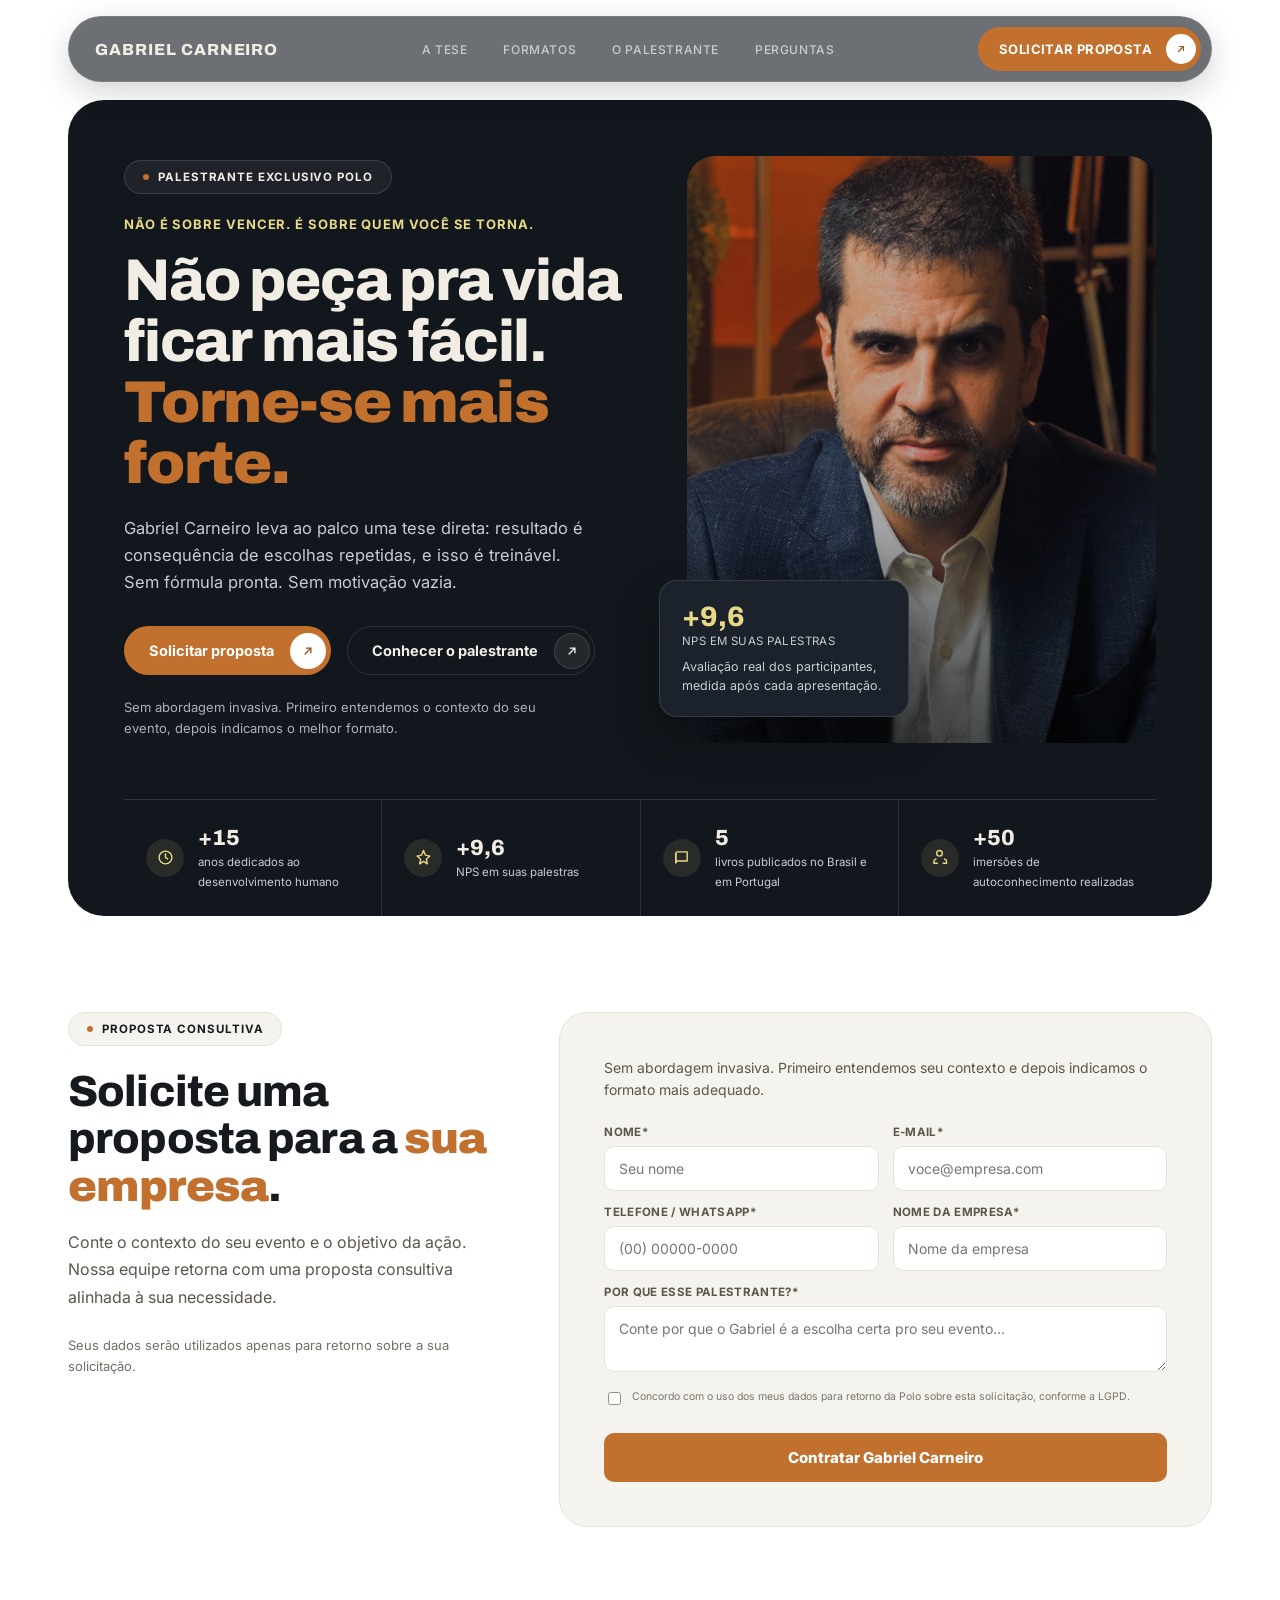
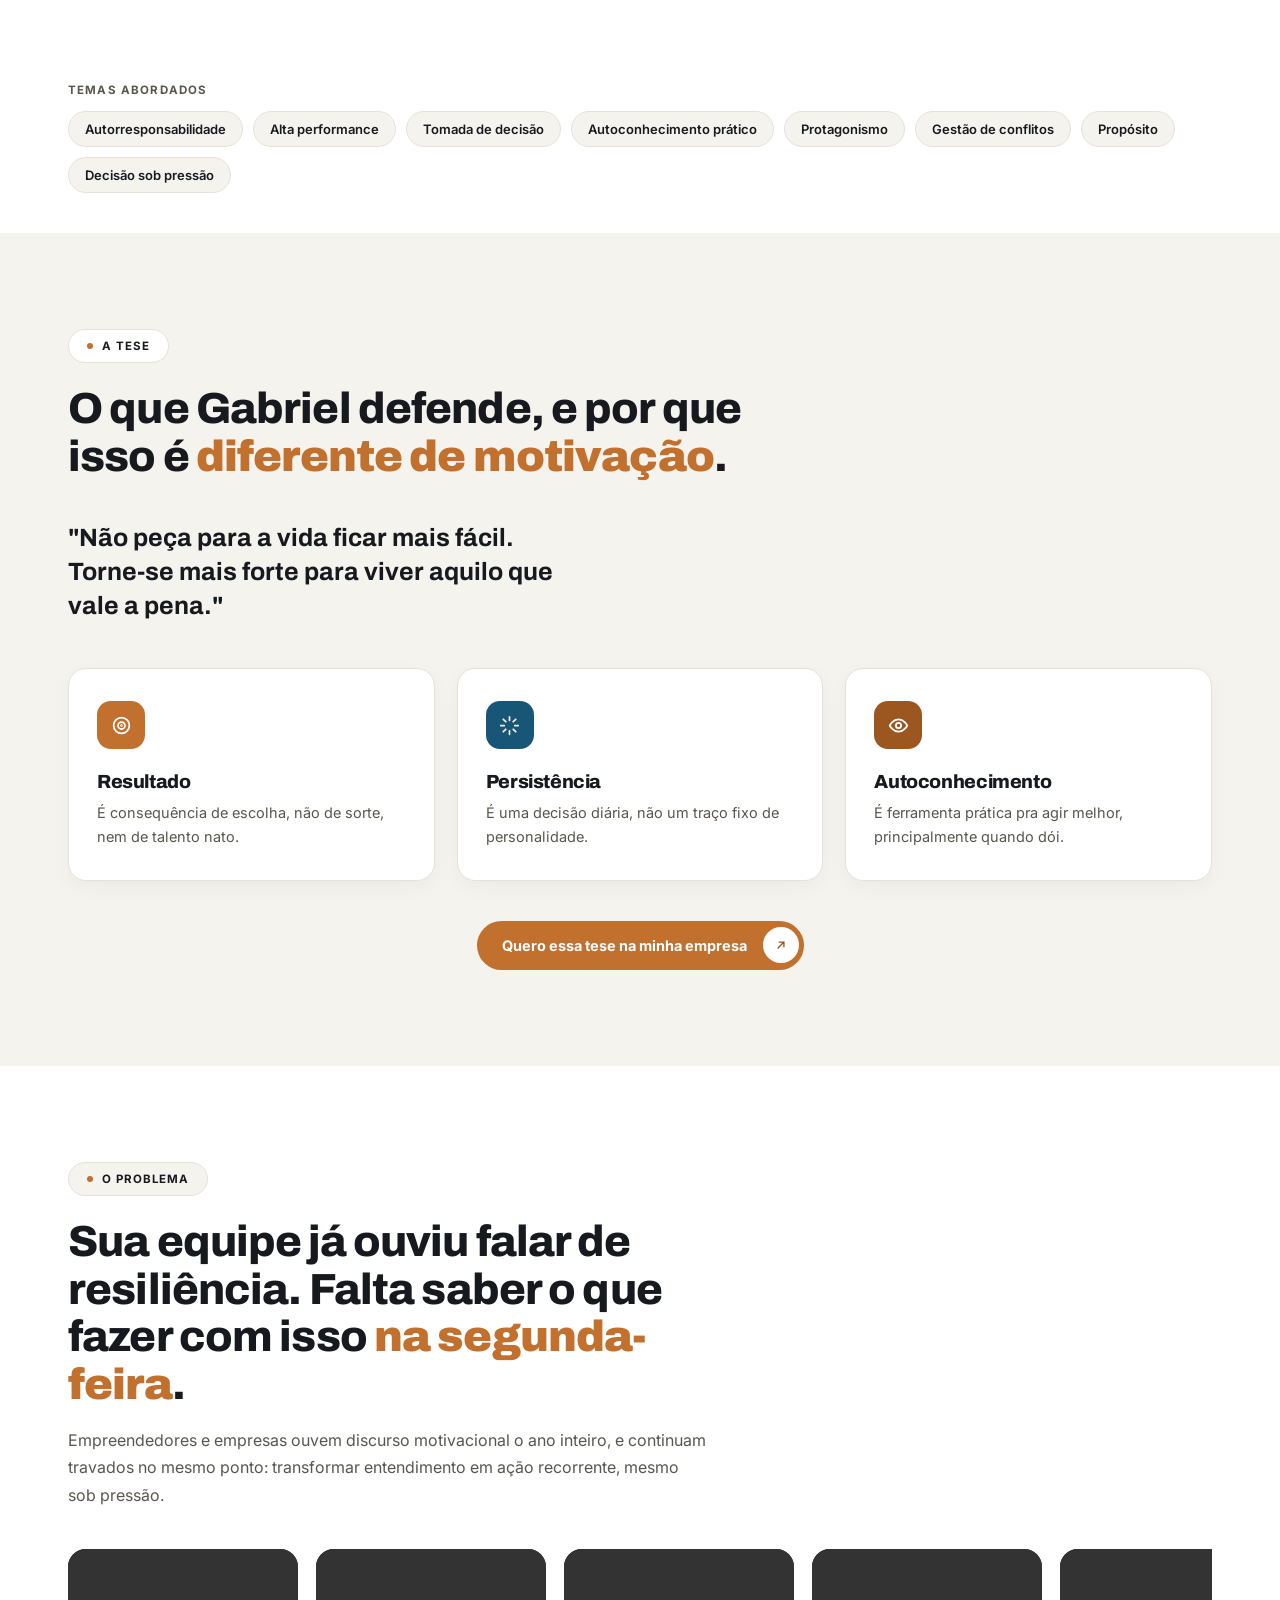
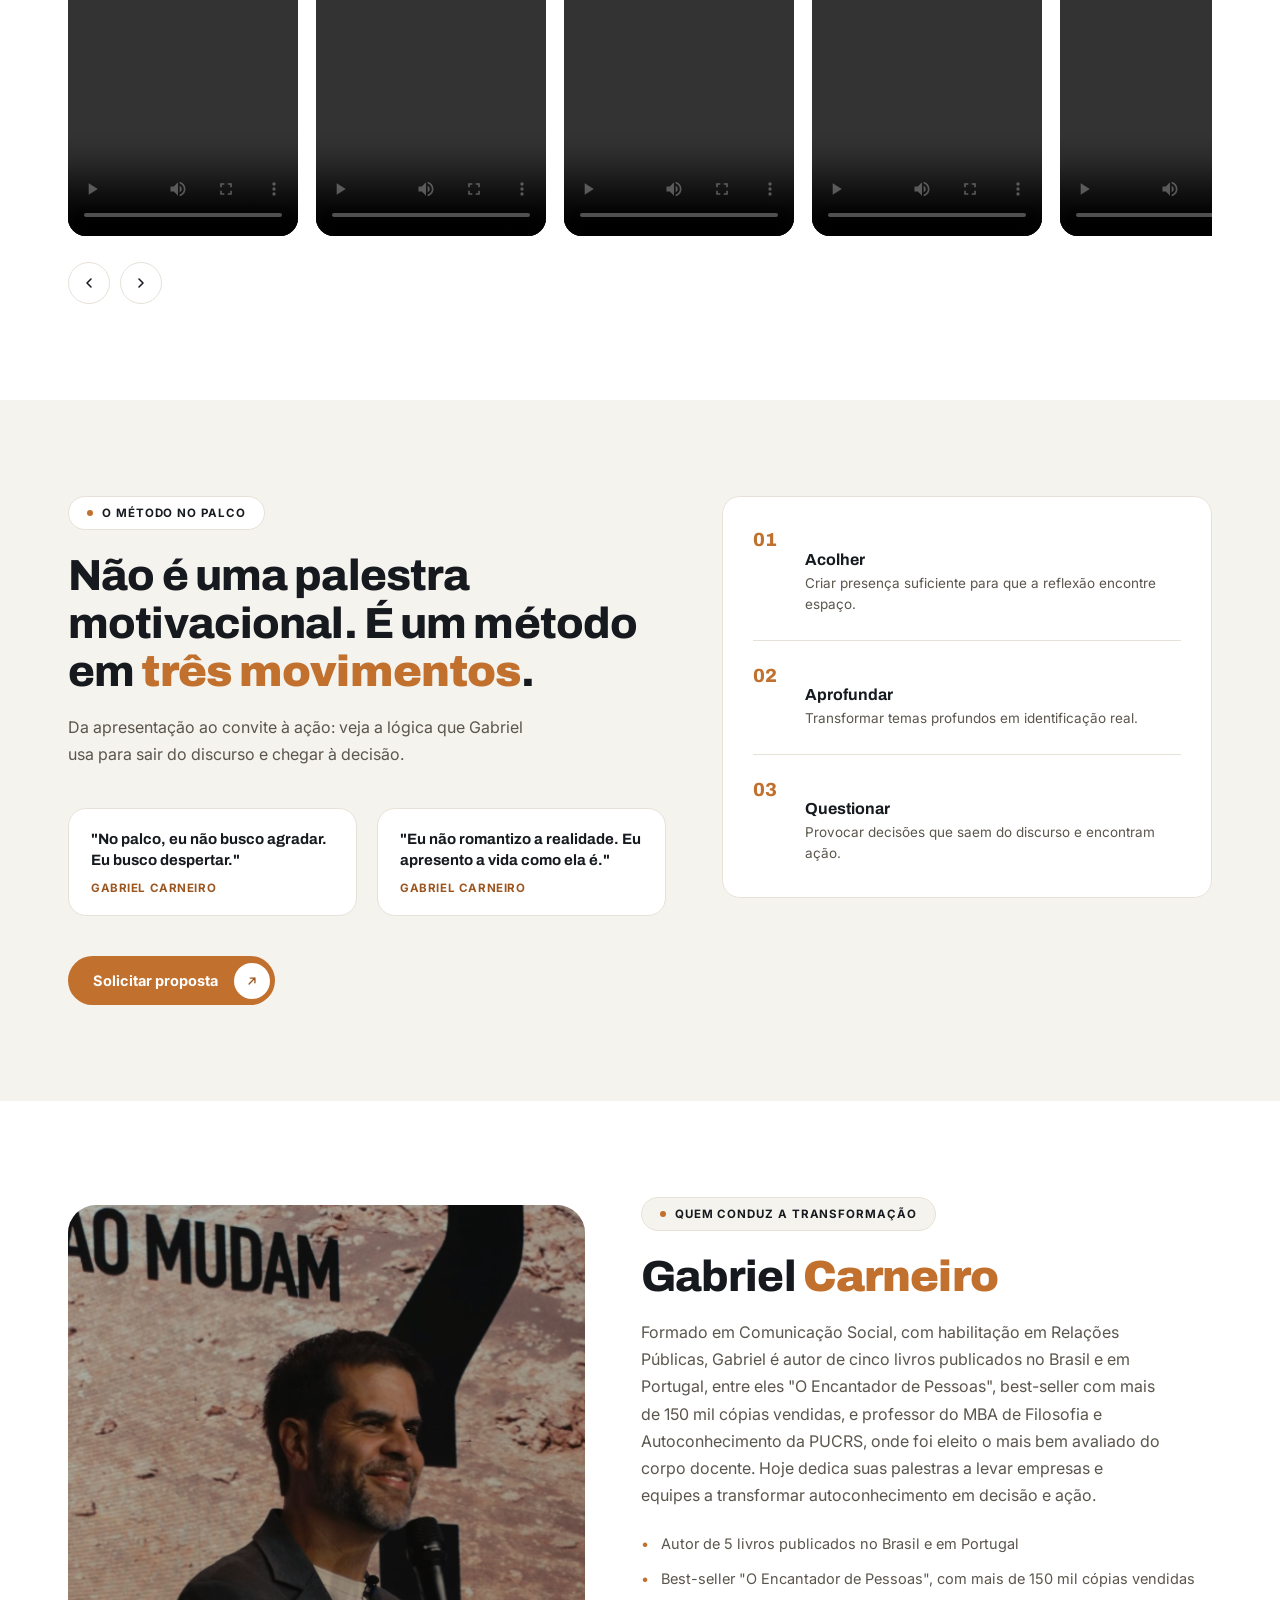
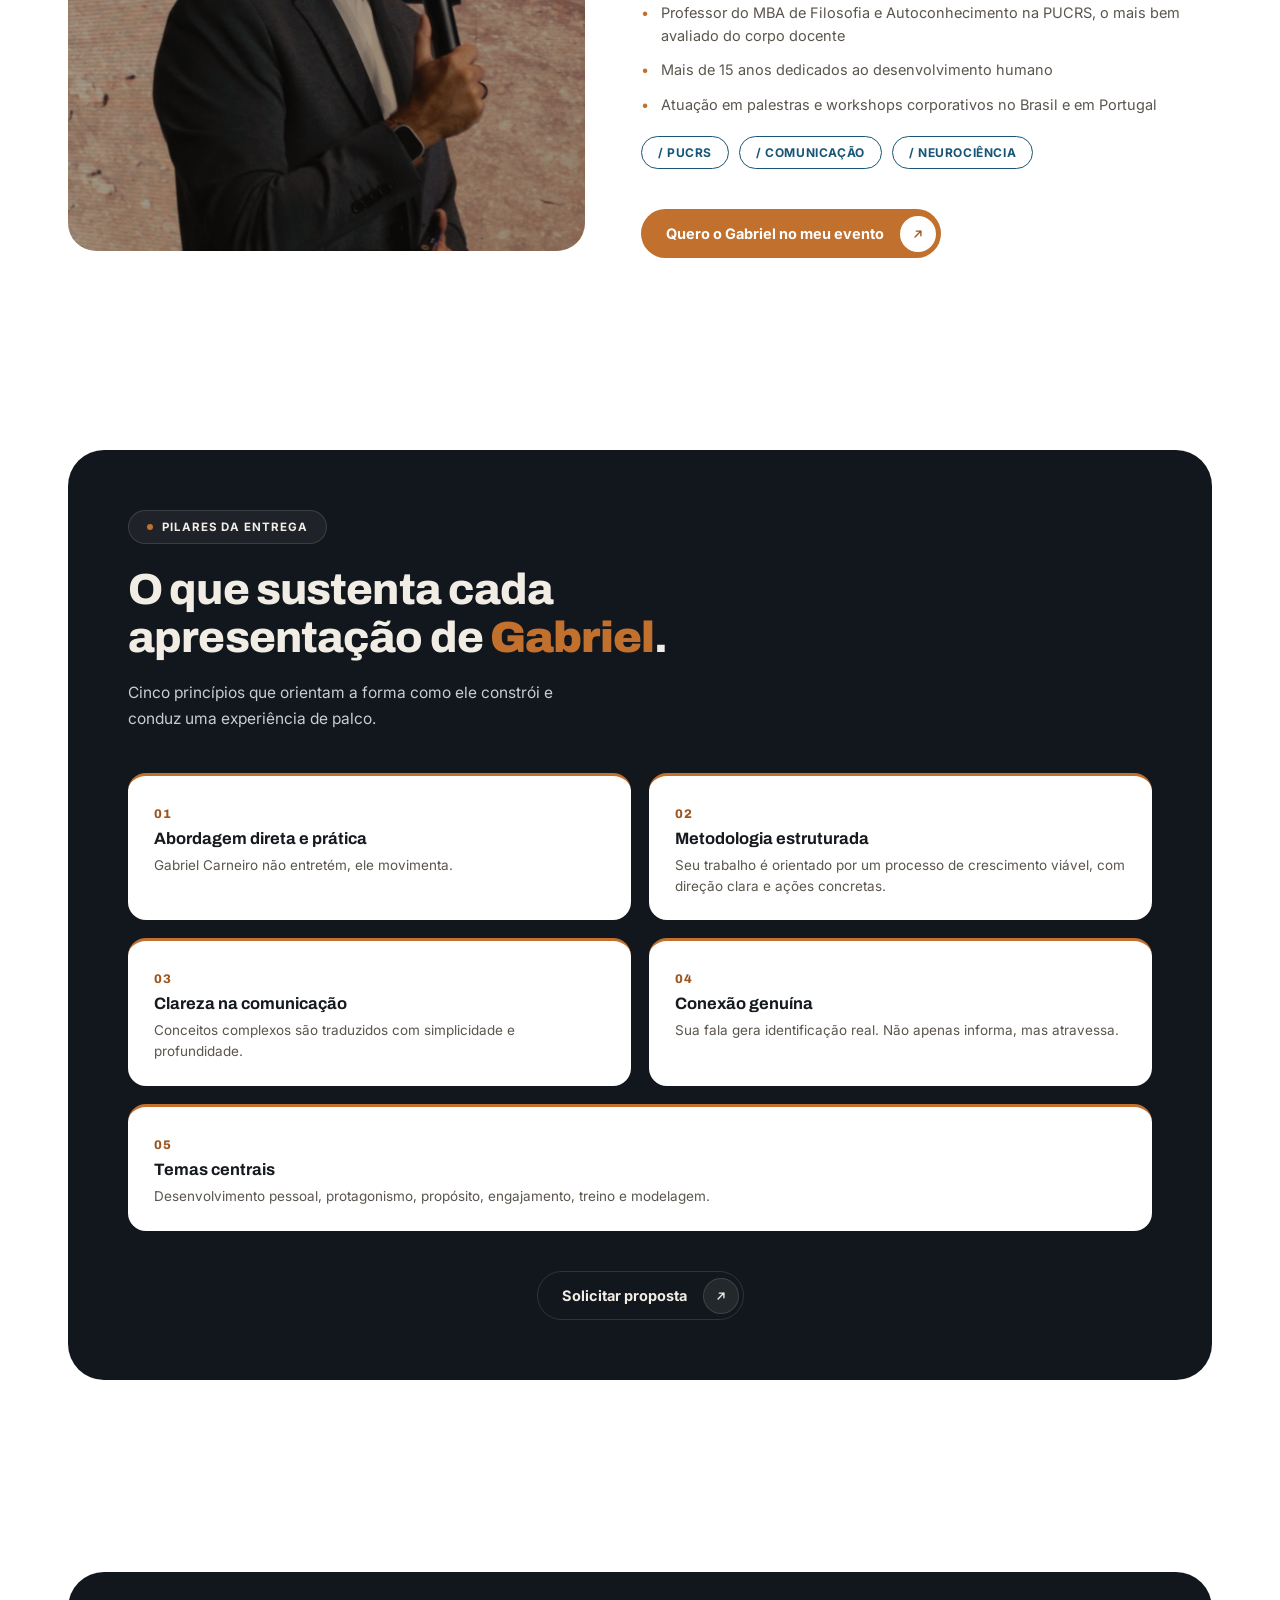
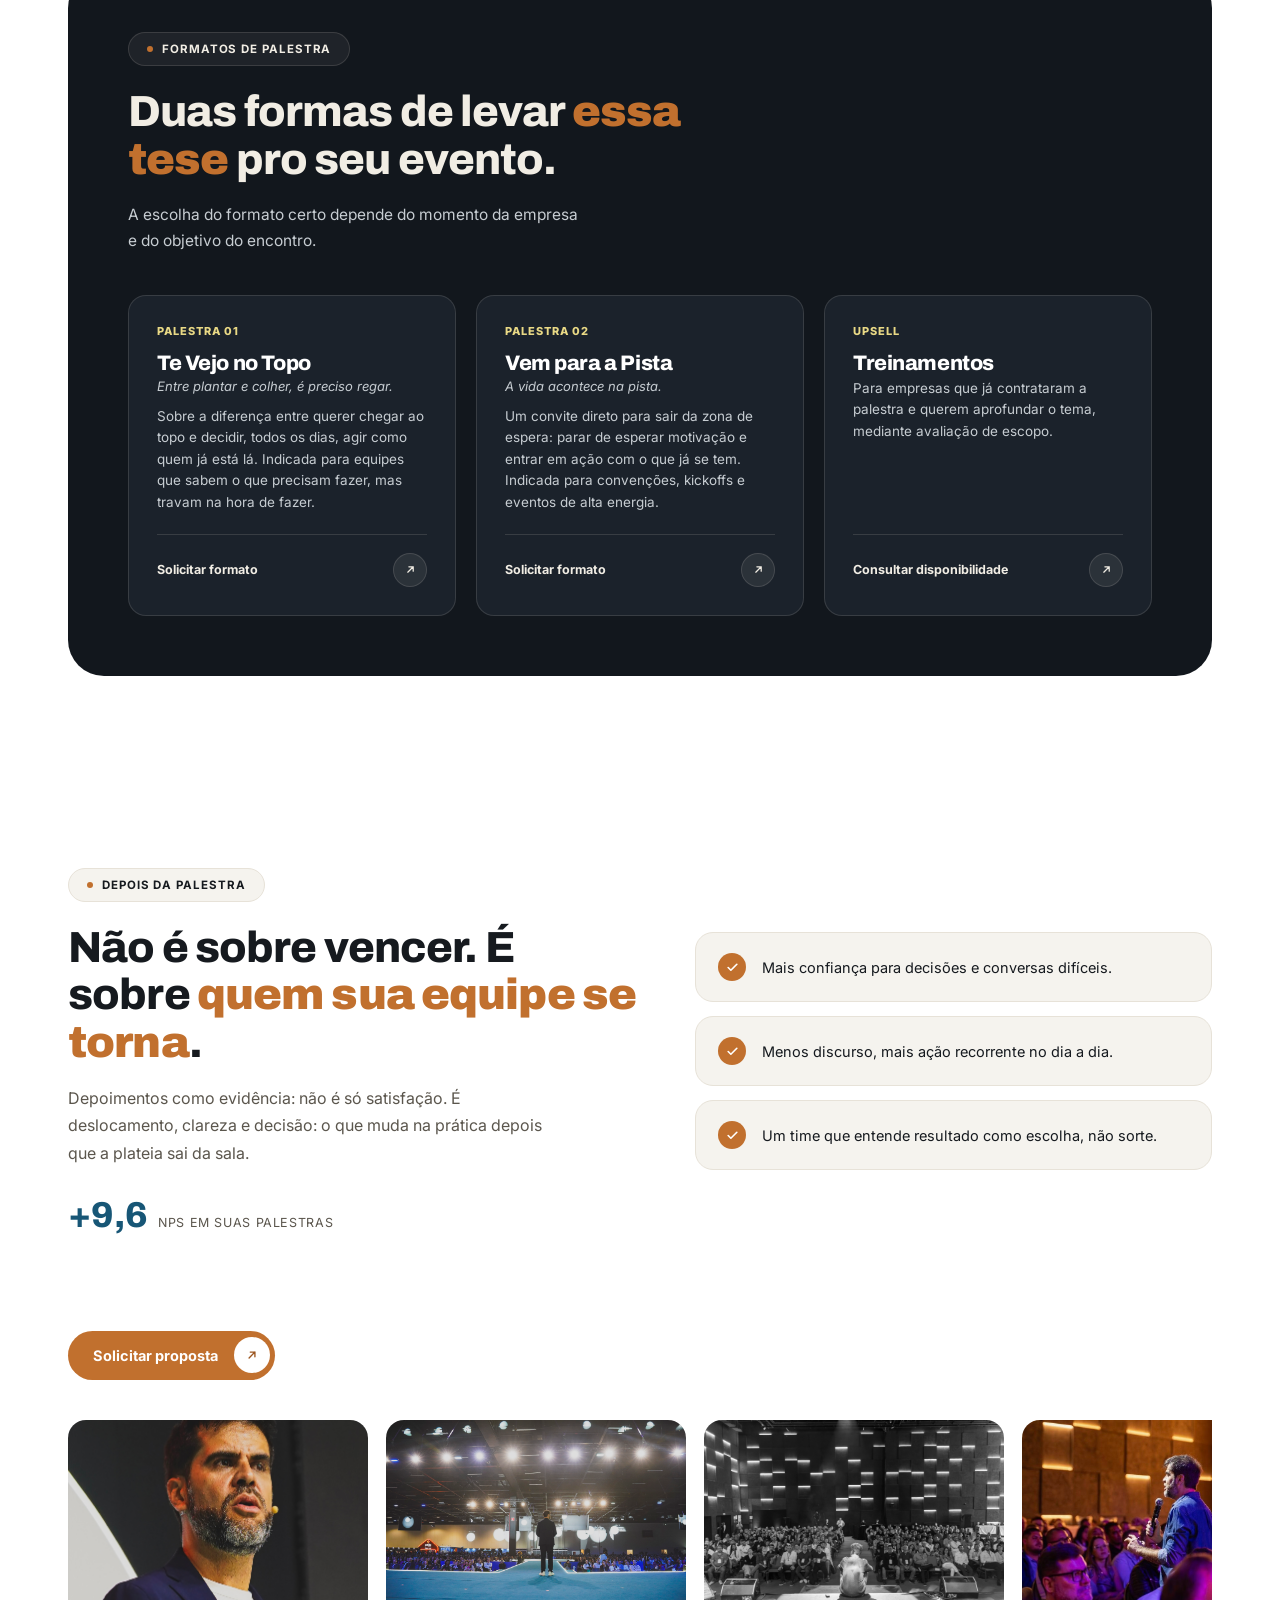
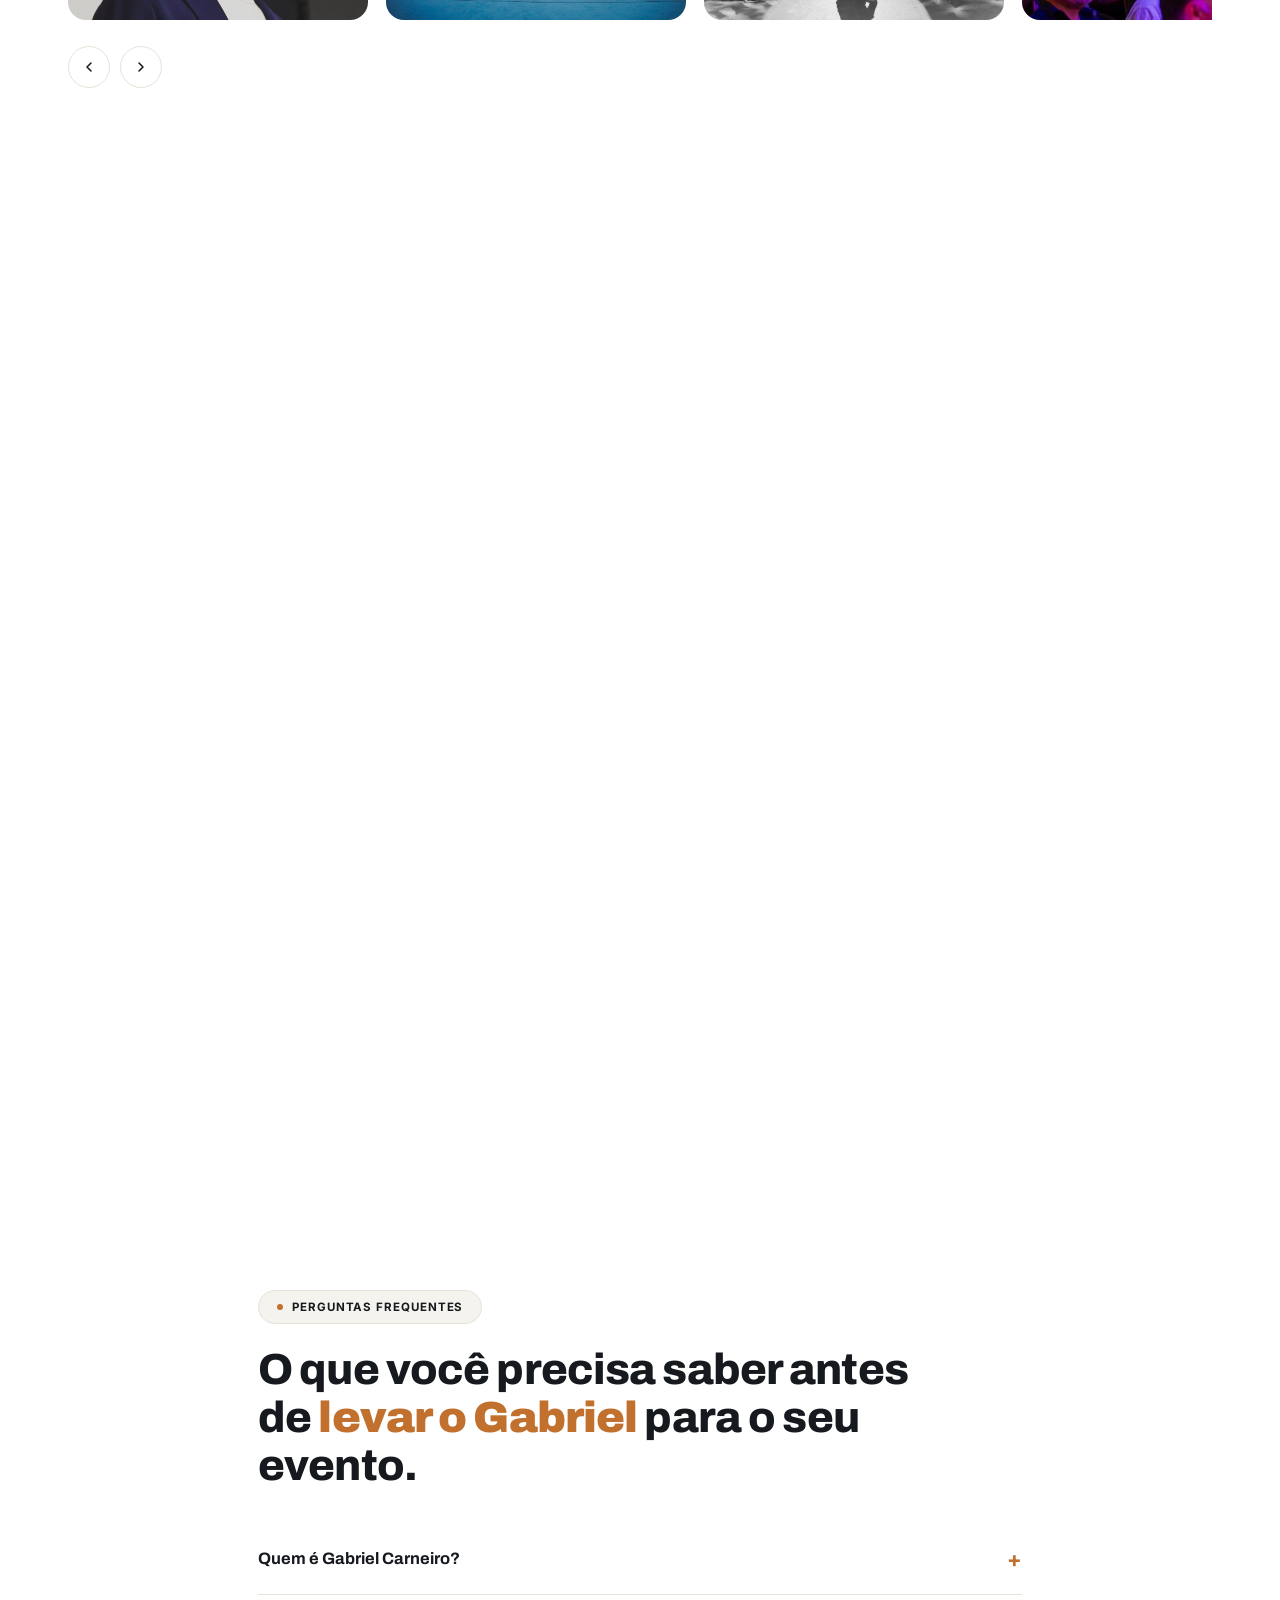
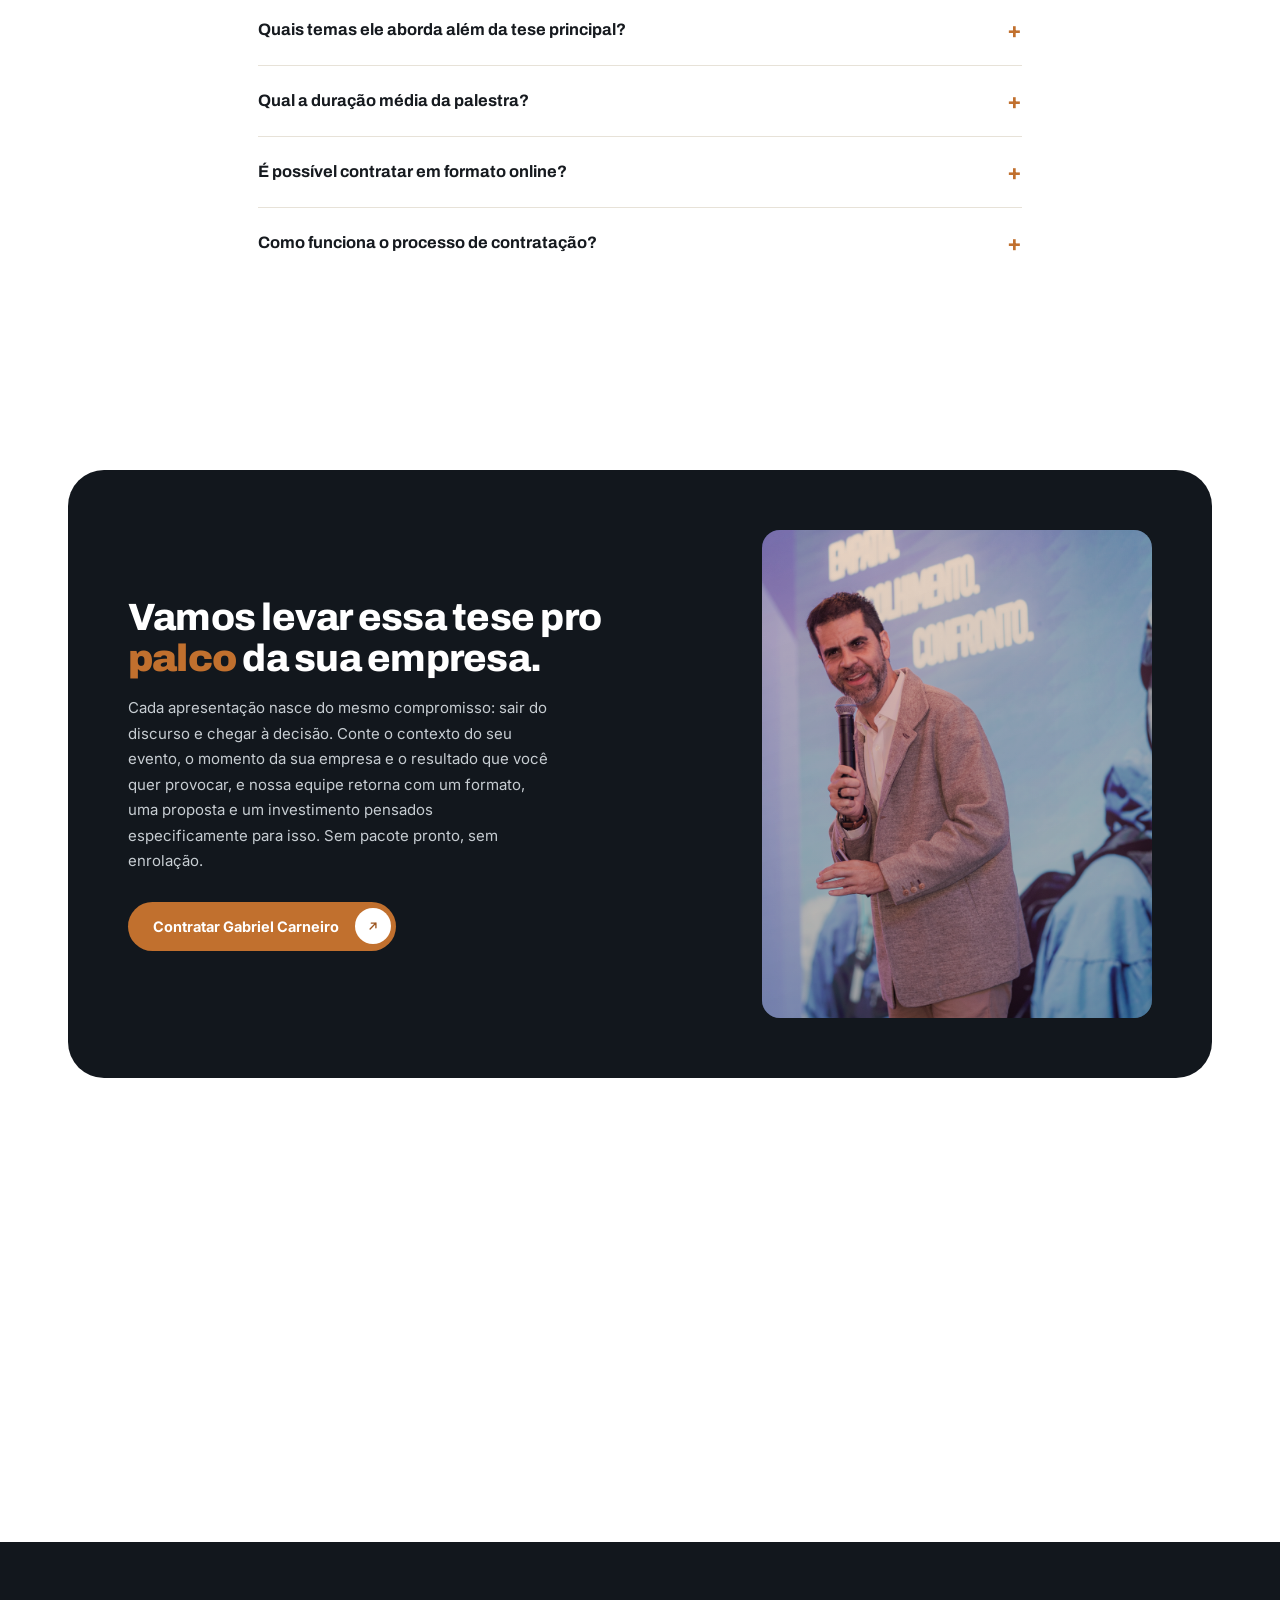
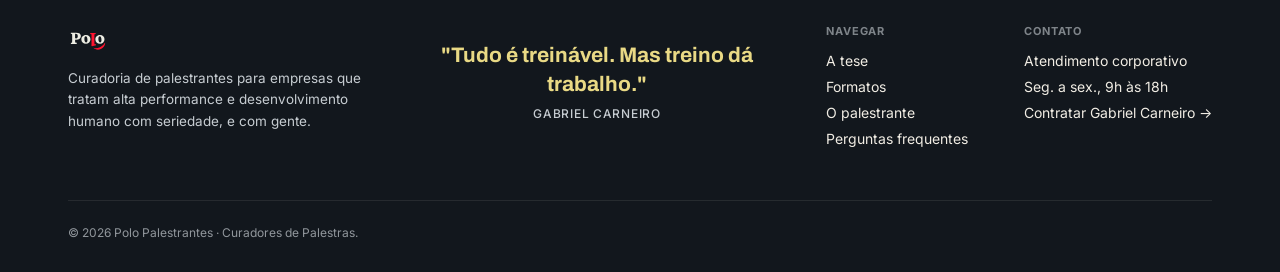
==== commit 789db36f: "Ajustar fullscreen de video, modal de fotos, mais CTAs e quebra visual de secoes" ====
--- a/site/index.html
+++ b/site/index.html
@@ -127,7 +127,7 @@
 </section>
 
 <!-- TESE / 3 PILARES -->
-<section class="reveal" id="tese">
+<section class="reveal section-alt" id="tese">
   <div class="wrap">
     <div class="pillars-lead">
       <div>
@@ -152,6 +152,12 @@
         <h3>Autoconhecimento</h3>
         <p>É ferramenta prática pra agir melhor, principalmente quando dói.</p>
       </div>
+    </div>
+    <div class="section-cta center">
+      <button class="btn btn-amber" onclick="document.getElementById('form').scrollIntoView({behavior:'smooth'})">
+        <span class="label">Quero essa tese na minha empresa</span>
+        <span class="icon-circle"><svg viewBox="0 0 24 24" fill="none" stroke-width="2.3" stroke-linecap="round" stroke-linejoin="round"><path d="M7 17L17 7M9 7h8v8"/></svg></span>
+      </button>
     </div>
   </div>
 </section>
@@ -165,19 +171,19 @@
     <div class="media-carousel">
       <div class="media-track" id="videoTrack">
         <div class="video-card">
-          <video class="video-poster" controls preload="metadata" playsinline><source src="../Videos/a%20vida%20%C3%A9%20dificil.mp4" type="video/mp4"></video>
+          <video class="video-poster" controls preload="metadata" playsinline><source src="assets/videos/a-vida-e-dificil.mp4" type="video/mp4"></video>
         </div>
         <div class="video-card">
-          <video class="video-poster" controls preload="metadata" playsinline><source src="../Videos/subir%20de%20nivel%20%C3%A9%20uma%20guerra.mp4" type="video/mp4"></video>
+          <video class="video-poster" controls preload="metadata" playsinline><source src="assets/videos/subir-de-nivel-e-uma-guerra.mp4" type="video/mp4"></video>
         </div>
         <div class="video-card">
-          <video class="video-poster" controls preload="metadata" playsinline><source src="../Videos/o%20topo%20vai%20exigir%20dor.mp4" type="video/mp4"></video>
+          <video class="video-poster" controls preload="metadata" playsinline><source src="assets/videos/o-topo-vai-exigir-dor.mp4" type="video/mp4"></video>
         </div>
         <div class="video-card">
-          <video class="video-poster" controls preload="metadata" playsinline><source src="../Videos/motivacional%201.mp4" type="video/mp4"></video>
+          <video class="video-poster" controls preload="metadata" playsinline><source src="assets/videos/motivacional-1.mp4" type="video/mp4"></video>
         </div>
         <div class="video-card">
-          <video class="video-poster" controls preload="metadata" playsinline><source src="../Videos/primeiro%20planta%20depois%20rega.mp4" type="video/mp4"></video>
+          <video class="video-poster" controls preload="metadata" playsinline><source src="assets/videos/primeiro-planta-depois-rega.mp4" type="video/mp4"></video>
         </div>
       </div>
       <div class="carousel-nav">
@@ -189,7 +195,7 @@
 </section>
 
 <!-- RESULTADO MOSTRADO / MÉTODO -->
-<section class="split-card reveal">
+<section class="split-card reveal section-alt">
   <div class="wrap grid2">
     <div>
       <span class="badge badge-light"><span class="dot"></span>O MÉTODO NO PALCO</span>
@@ -204,6 +210,12 @@
           <p>"Eu não romantizo a realidade. Eu apresento a vida como ela é."</p>
           <span>Gabriel Carneiro</span>
         </div>
+      </div>
+      <div class="section-cta">
+        <button class="btn btn-amber" onclick="document.getElementById('form').scrollIntoView({behavior:'smooth'})">
+          <span class="label">Solicitar proposta</span>
+          <span class="icon-circle"><svg viewBox="0 0 24 24" fill="none" stroke-width="2.3" stroke-linecap="round" stroke-linejoin="round"><path d="M7 17L17 7M9 7h8v8"/></svg></span>
+        </button>
       </div>
     </div>
     <div class="steps-card">
@@ -237,6 +249,12 @@
         <span class="formation-tag">/ COMUNICAÇÃO</span>
         <span class="formation-tag">/ NEUROCIÊNCIA</span>
       </div>
+      <div class="section-cta">
+        <button class="btn btn-amber" onclick="document.getElementById('form').scrollIntoView({behavior:'smooth'})">
+          <span class="label">Quero o Gabriel no meu evento</span>
+          <span class="icon-circle"><svg viewBox="0 0 24 24" fill="none" stroke-width="2.3" stroke-linecap="round" stroke-linejoin="round"><path d="M7 17L17 7M9 7h8v8"/></svg></span>
+        </button>
+      </div>
     </div>
   </div>
 </section>
@@ -256,6 +274,12 @@
         <div class="pilar-card"><span class="num">03</span><h4>Clareza na comunicação</h4><p>Conceitos complexos são traduzidos com simplicidade e profundidade.</p></div>
         <div class="pilar-card"><span class="num">04</span><h4>Conexão genuína</h4><p>Sua fala gera identificação real. Não apenas informa, mas atravessa.</p></div>
         <div class="pilar-card"><span class="num">05</span><h4>Temas centrais</h4><p>Desenvolvimento pessoal, protagonismo, propósito, engajamento, treino e modelagem.</p></div>
+      </div>
+      <div class="section-cta center">
+        <button class="btn btn-outline-dark" onclick="document.getElementById('form').scrollIntoView({behavior:'smooth'})">
+          <span class="label">Solicitar proposta</span>
+          <span class="icon-circle"><svg viewBox="0 0 24 24" fill="none" stroke-width="2.3" stroke-linecap="round" stroke-linejoin="round"><path d="M7 17L17 7M9 7h8v8"/></svg></span>
+        </button>
       </div>
     </div>
   </div>
@@ -308,21 +332,27 @@
       <li><span class="check"><svg viewBox="0 0 24 24" fill="none" stroke-width="3" stroke-linecap="round" stroke-linejoin="round"><path d="M20 6L9 17l-5-5"/></svg></span><p>Menos discurso, mais ação recorrente no dia a dia.</p></li>
       <li><span class="check"><svg viewBox="0 0 24 24" fill="none" stroke-width="3" stroke-linecap="round" stroke-linejoin="round"><path d="M20 6L9 17l-5-5"/></svg></span><p>Um time que entende resultado como escolha, não sorte.</p></li>
     </ul>
+    <div class="section-cta">
+      <button class="btn btn-amber" onclick="document.getElementById('form').scrollIntoView({behavior:'smooth'})">
+        <span class="label">Solicitar proposta</span>
+        <span class="icon-circle"><svg viewBox="0 0 24 24" fill="none" stroke-width="2.3" stroke-linecap="round" stroke-linejoin="round"><path d="M7 17L17 7M9 7h8v8"/></svg></span>
+      </button>
+    </div>
   </div>
   <div class="wrap">
     <div class="media-carousel">
       <div class="media-track" id="palcoTrack">
-        <div class="photo-card"><img src="assets/img/photos/palco-01.jpg" alt="Gabriel Carneiro em palco"></div>
-        <div class="photo-card"><img src="assets/img/photos/palco-02.jpg" alt="Gabriel Carneiro em palco"></div>
-        <div class="photo-card"><img src="assets/img/photos/palco-03.jpg" alt="Gabriel Carneiro em palco"></div>
-        <div class="photo-card"><img src="assets/img/photos/palco-04.jpg" alt="Gabriel Carneiro em palco"></div>
-        <div class="photo-card"><img src="assets/img/photos/palco-05.jpg" alt="Gabriel Carneiro em palco"></div>
-        <div class="photo-card"><img src="assets/img/photos/palco-06.jpg" alt="Gabriel Carneiro em palco"></div>
-        <div class="photo-card"><img src="assets/img/photos/palco-07.jpg" alt="Gabriel Carneiro em palco"></div>
-        <div class="photo-card"><img src="assets/img/photos/palco-08.jpg" alt="Gabriel Carneiro em palco"></div>
-        <div class="photo-card"><img src="assets/img/photos/palco-09.jpg" alt="Gabriel Carneiro em palco"></div>
-        <div class="photo-card"><img src="assets/img/photos/palco-10.jpg" alt="Gabriel Carneiro em palco"></div>
-        <div class="photo-card"><img src="assets/img/photos/palco-11.jpg" alt="Gabriel Carneiro em palco"></div>
+        <div class="photo-card"><img src="assets/img/photos/palco-01.jpg" alt="Gabriel Carneiro em palco" loading="lazy"></div>
+        <div class="photo-card"><img src="assets/img/photos/palco-02.jpg" alt="Gabriel Carneiro em palco" loading="lazy"></div>
+        <div class="photo-card"><img src="assets/img/photos/palco-03.jpg" alt="Gabriel Carneiro em palco" loading="lazy"></div>
+        <div class="photo-card"><img src="assets/img/photos/palco-04.jpg" alt="Gabriel Carneiro em palco" loading="lazy"></div>
+        <div class="photo-card"><img src="assets/img/photos/palco-05.jpg" alt="Gabriel Carneiro em palco" loading="lazy"></div>
+        <div class="photo-card"><img src="assets/img/photos/palco-06.jpg" alt="Gabriel Carneiro em palco" loading="lazy"></div>
+        <div class="photo-card"><img src="assets/img/photos/palco-07.jpg" alt="Gabriel Carneiro em palco" loading="lazy"></div>
+        <div class="photo-card"><img src="assets/img/photos/palco-08.jpg" alt="Gabriel Carneiro em palco" loading="lazy"></div>
+        <div class="photo-card"><img src="assets/img/photos/palco-09.jpg" alt="Gabriel Carneiro em palco" loading="lazy"></div>
+        <div class="photo-card"><img src="assets/img/photos/palco-10.jpg" alt="Gabriel Carneiro em palco" loading="lazy"></div>
+        <div class="photo-card"><img src="assets/img/photos/palco-11.jpg" alt="Gabriel Carneiro em palco" loading="lazy"></div>
       </div>
       <div class="carousel-nav">
         <button class="icon-circle-nav" onclick="scrollCarousel('palcoTrack',-1)" aria-label="Anterior"><svg viewBox="0 0 24 24" fill="none" stroke-width="2.3" stroke-linecap="round" stroke-linejoin="round"><path d="M15 18l-6-6 6-6"/></svg></button>
@@ -390,6 +420,12 @@
         <span>Vitor Diniz · Louis Dreyfus Company Brasil S/A</span>
       </div>
     </div>
+    <div class="section-cta center">
+      <button class="btn btn-amber" onclick="document.getElementById('form').scrollIntoView({behavior:'smooth'})">
+        <span class="label">Quero esses resultados na minha empresa</span>
+        <span class="icon-circle"><svg viewBox="0 0 24 24" fill="none" stroke-width="2.3" stroke-linecap="round" stroke-linejoin="round"><path d="M7 17L17 7M9 7h8v8"/></svg></span>
+      </button>
+    </div>
   </div>
 </section>
 
@@ -482,6 +518,11 @@
   </div>
 </footer>
 
+<div class="lightbox" id="lightbox">
+  <button class="lightbox-close" aria-label="Fechar">&times;</button>
+  <img src="" alt="" id="lightbox-img">
+</div>
+
 <script src="js/main.js"></script>
 
 </body>
--- a/site/css/styles.css
+++ b/site/css/styles.css
@@ -133,6 +133,17 @@
   /* problema */
   .problema-wrap p.lede{ max-width:640px; }
 
+  /* seções com fundo alternativo (quebra de bloco temático) */
+  .section-alt{ background:var(--paper-alt); }
+  .section-alt .badge-light{ background:var(--paper); }
+  .section-alt .pcard{ background:var(--paper); }
+  .section-alt .steps-card{ background:var(--paper); }
+  .section-alt .quote-chip{ background:var(--paper); }
+
+  /* CTAs extras ao longo da página */
+  .section-cta{ margin-top:40px; }
+  .section-cta.center{ display:flex; justify-content:center; }
+
   /* carrosséis (vídeos em "O problema", fotos em "Depois da palestra") */
   .media-carousel{ margin-top:40px; }
   .media-track{ display:flex; gap:18px; overflow-x:auto; scroll-snap-type:x mandatory; scroll-behavior:smooth; padding-bottom:6px; scrollbar-width:none; }
@@ -140,9 +151,18 @@
   .video-card{ scroll-snap-align:start; flex:0 0 auto; width:230px; }
   .video-poster{ width:100%; height:100%; aspect-ratio:4/5; border-radius:var(--radius-md); background:var(--dark); object-fit:cover; overflow:hidden; transition:transform .25s ease; display:block; }
   .video-card:hover .video-poster{ transform:translateY(-5px); }
-  .photo-card{ scroll-snap-align:start; flex:0 0 auto; width:300px; aspect-ratio:3/2; border-radius:var(--radius-md); overflow:hidden; }
+  .video-poster:fullscreen{ width:100%; height:100%; max-width:none; aspect-ratio:auto; object-fit:contain; background:#000; }
+  .video-poster:-webkit-full-screen{ width:100%; height:100%; object-fit:contain; background:#000; }
+  .photo-card{ scroll-snap-align:start; flex:0 0 auto; width:300px; aspect-ratio:3/2; border-radius:var(--radius-md); overflow:hidden; cursor:pointer; }
   .photo-card img{ width:100%; height:100%; object-fit:cover; transition:transform .5s ease; }
   .photo-card:hover img{ transform:scale(1.06); }
+
+  /* lightbox / modal para galeria de fotos */
+  .lightbox{ position:fixed; inset:0; background:rgba(18,23,29,0.92); z-index:200; display:none; align-items:center; justify-content:center; padding:40px; cursor:zoom-out; }
+  .lightbox.is-open{ display:flex; }
+  .lightbox img{ max-width:90vw; max-height:88vh; width:auto; height:auto; border-radius:14px; object-fit:contain; box-shadow:0 30px 70px rgba(0,0,0,0.5); cursor:default; }
+  .lightbox-close{ position:absolute; top:24px; right:24px; width:44px; height:44px; border-radius:50%; background:rgba(241,237,228,0.1); border:1px solid rgba(241,237,228,0.25); color:#fff; font-size:24px; line-height:1; display:flex; align-items:center; justify-content:center; transition:background .2s ease; }
+  .lightbox-close:hover{ background:rgba(241,237,228,0.22); }
   .carousel-nav{ display:flex; gap:10px; margin-top:20px; }
   .icon-circle-nav{ width:42px; height:42px; border-radius:50%; border:1px solid var(--line); background:var(--paper); display:flex; align-items:center; justify-content:center; transition:background .2s ease, border-color .2s ease; }
   .icon-circle-nav:hover{ background:var(--text-dark); border-color:var(--text-dark); }
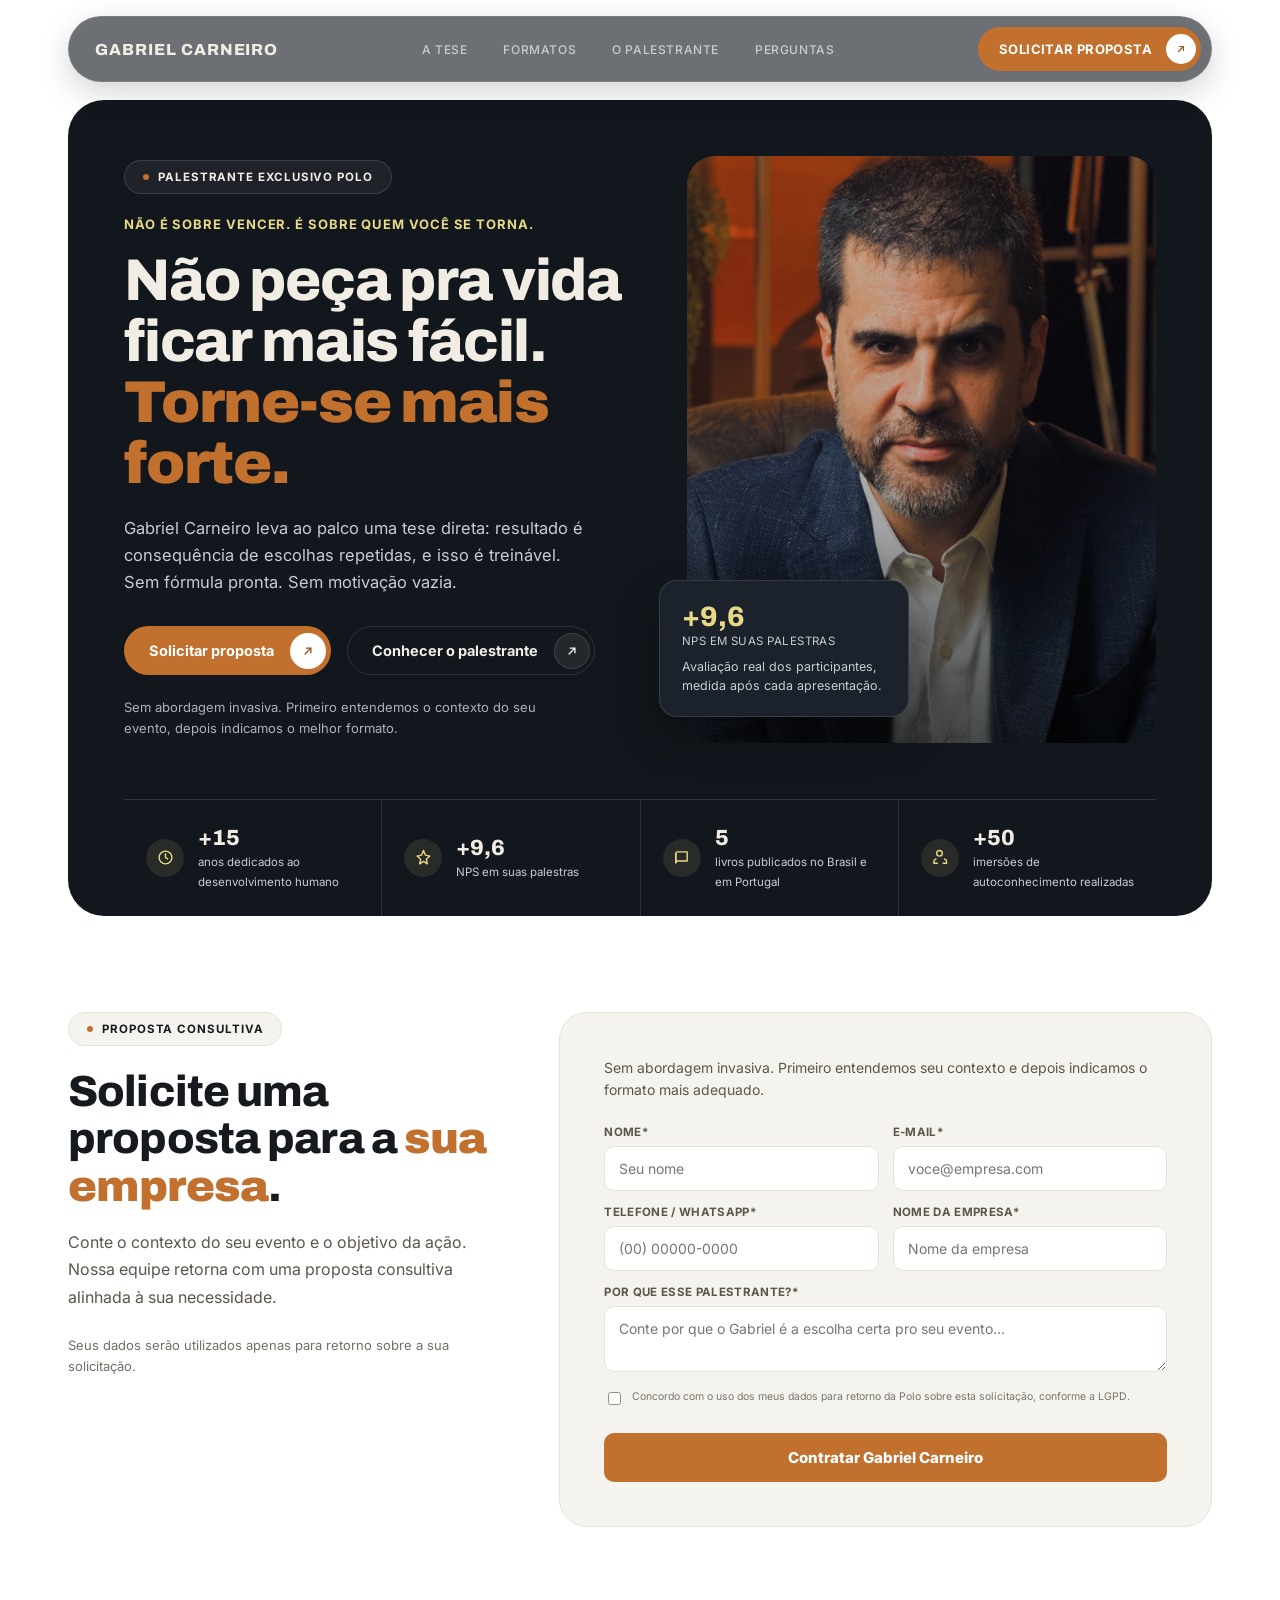
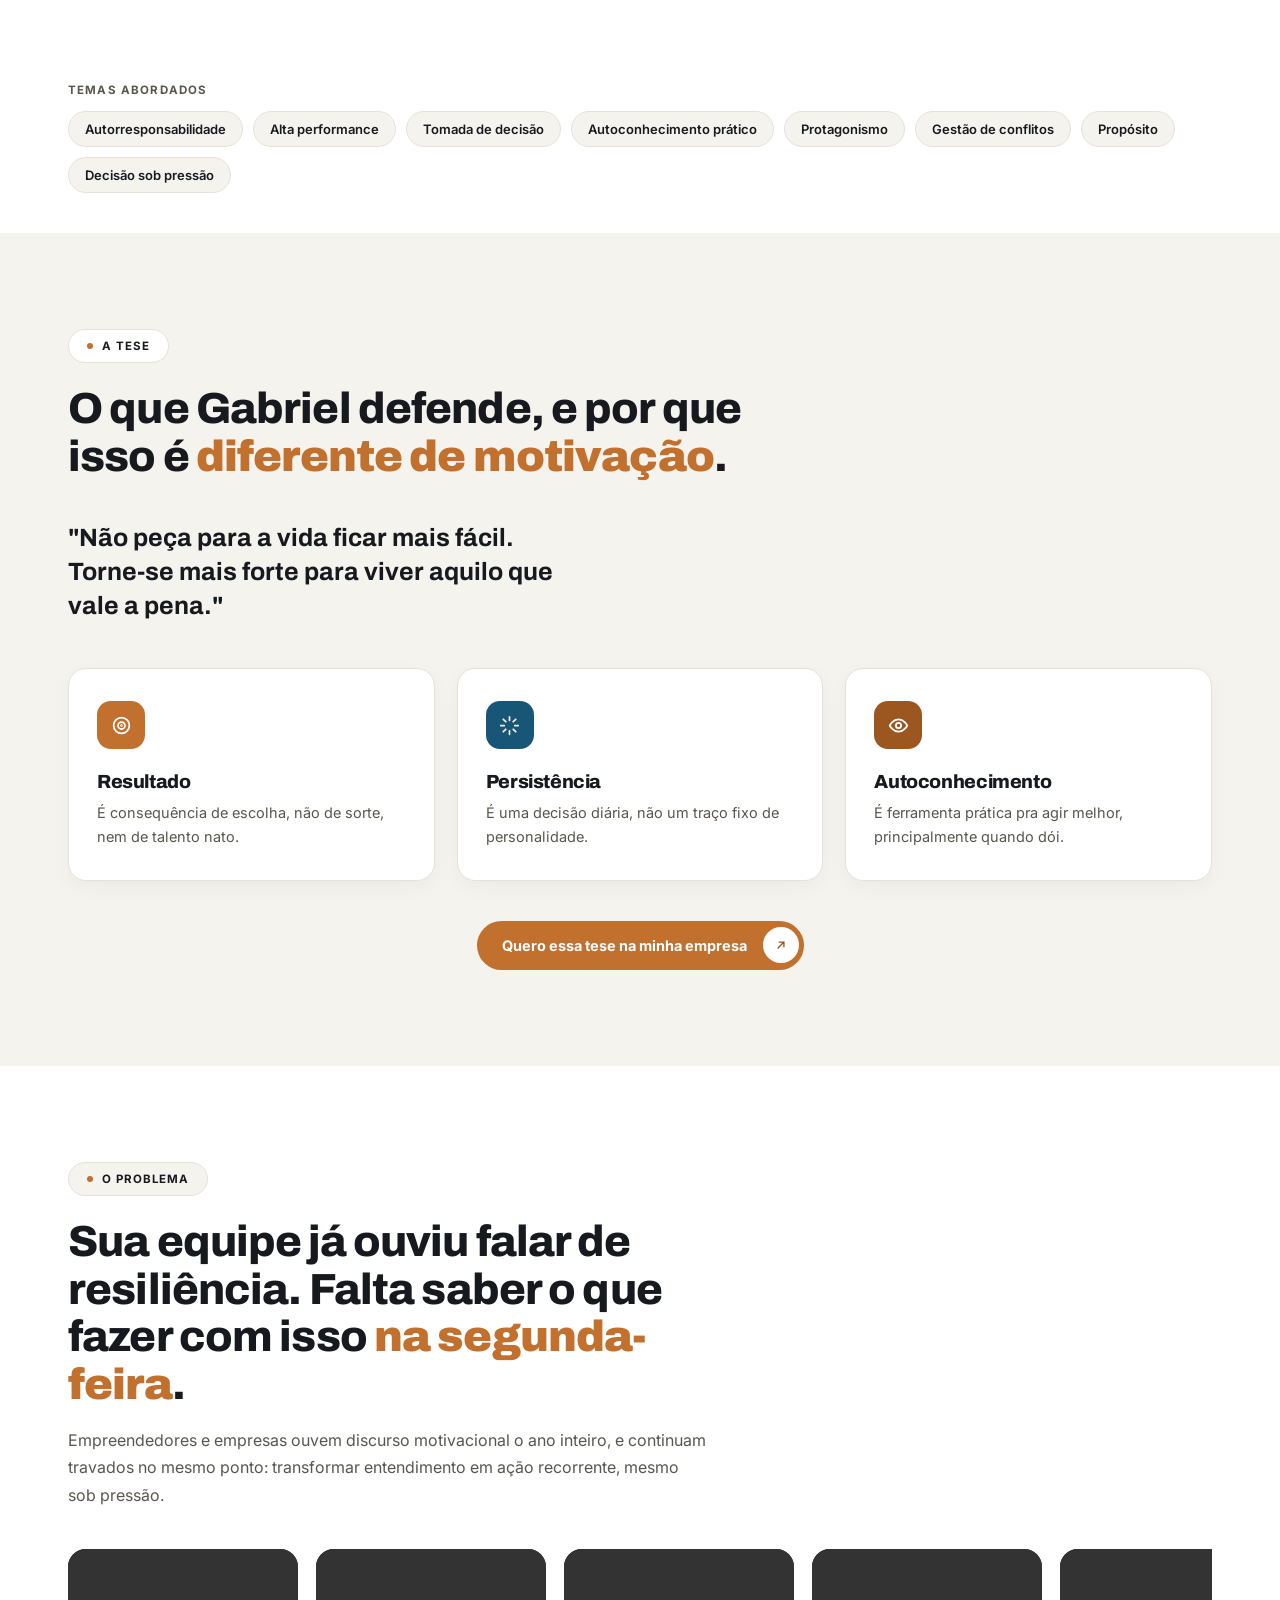
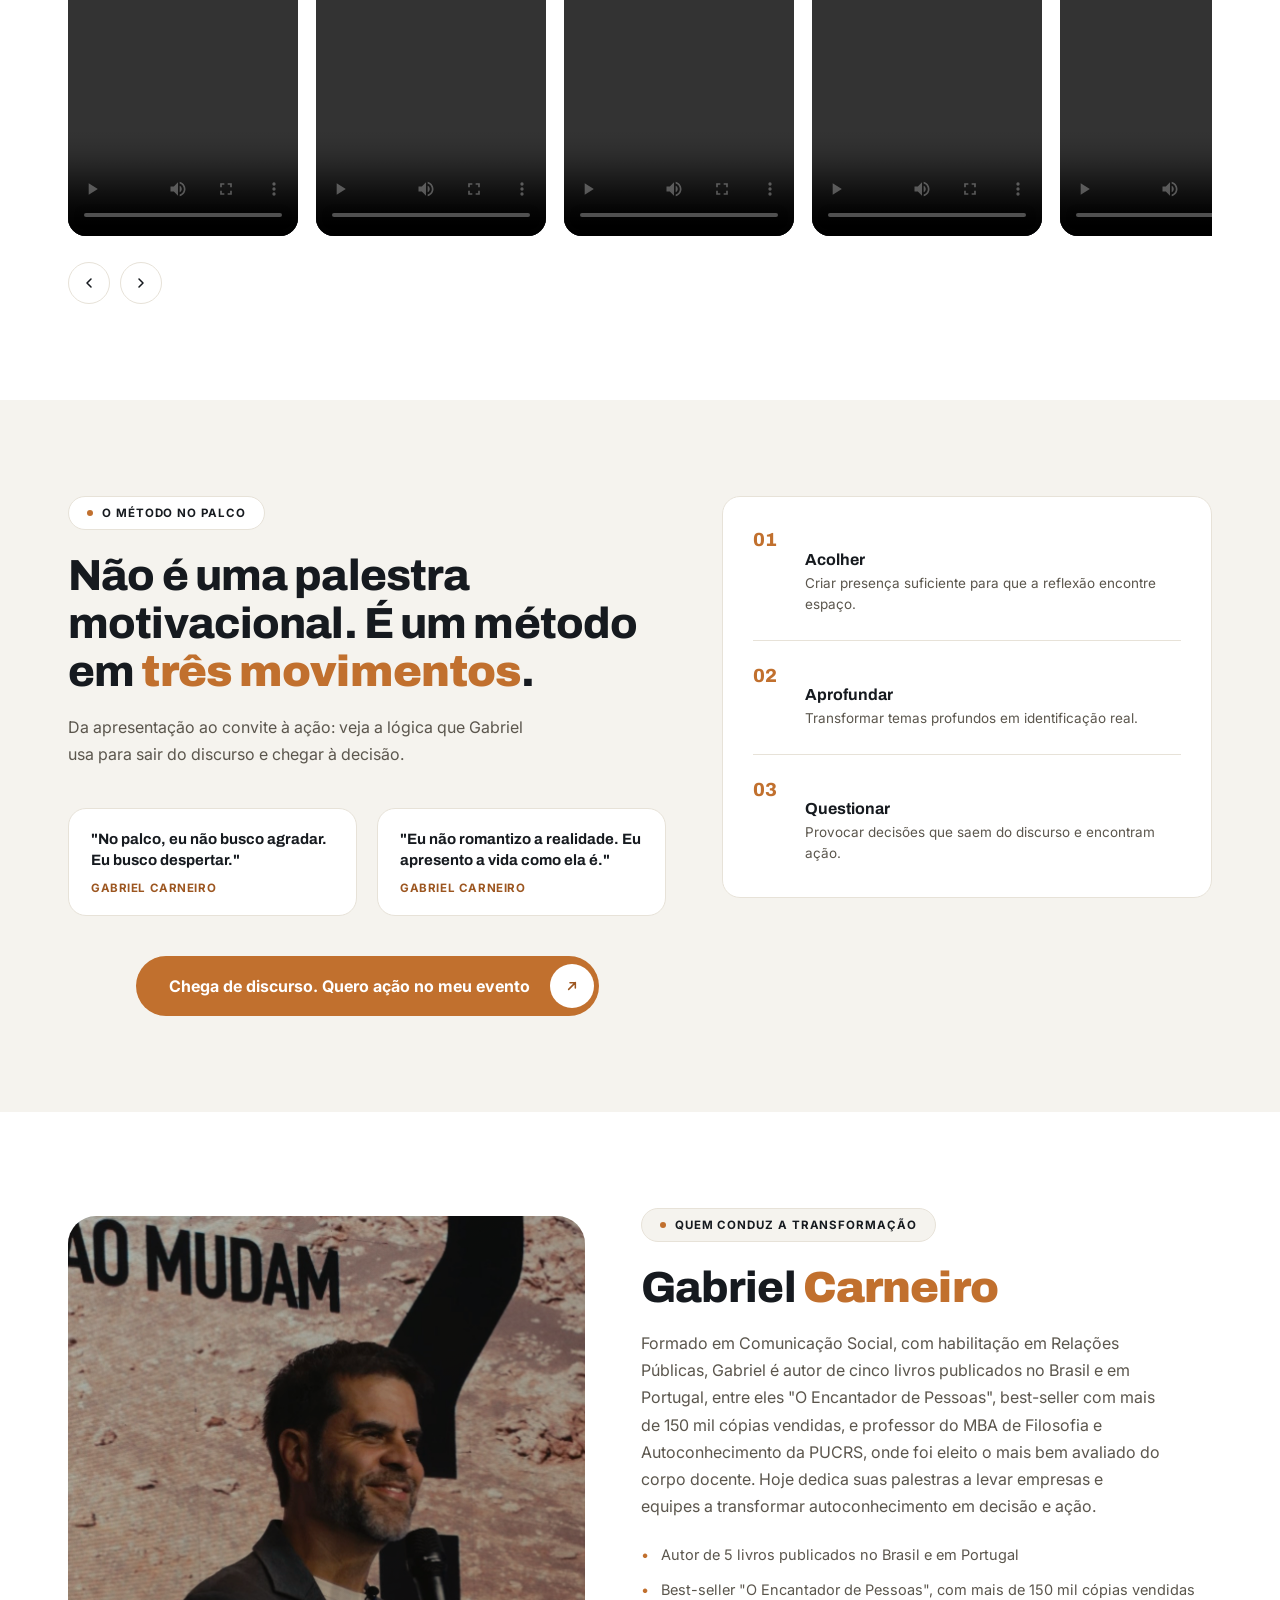
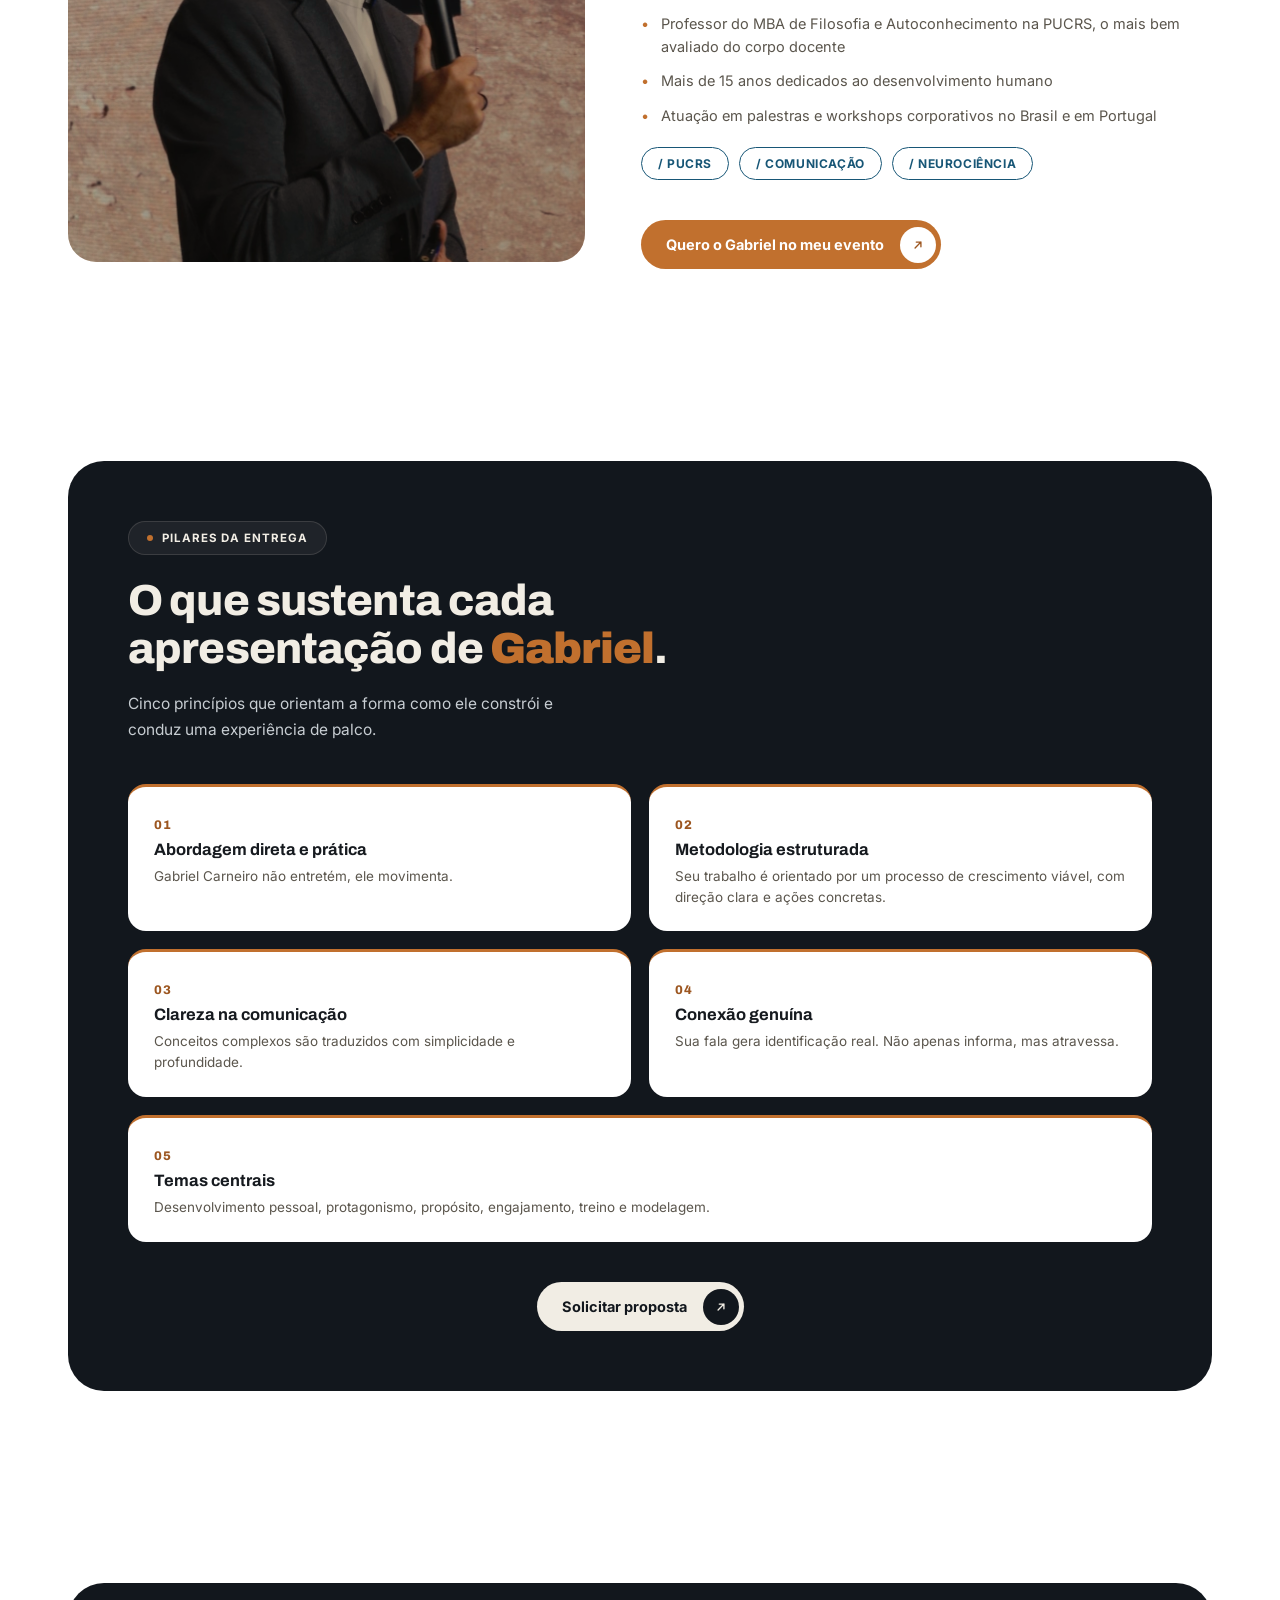
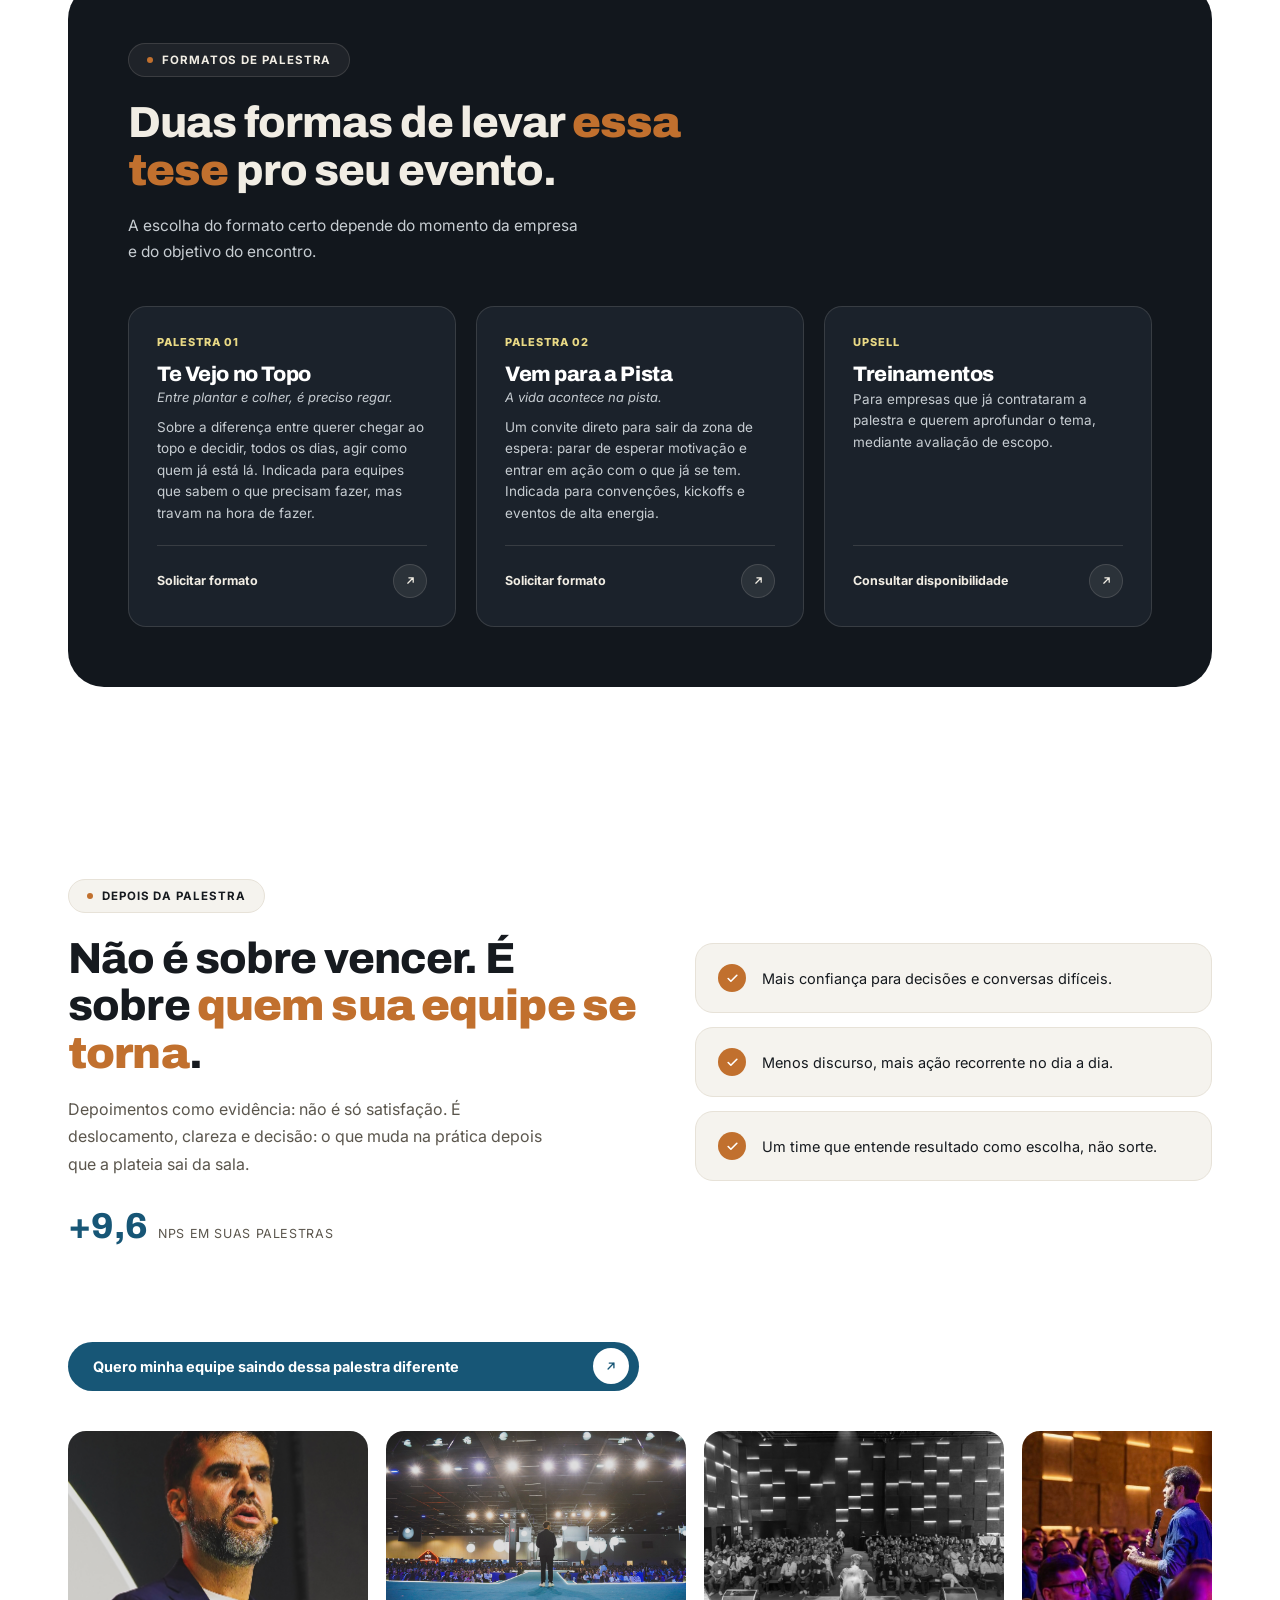
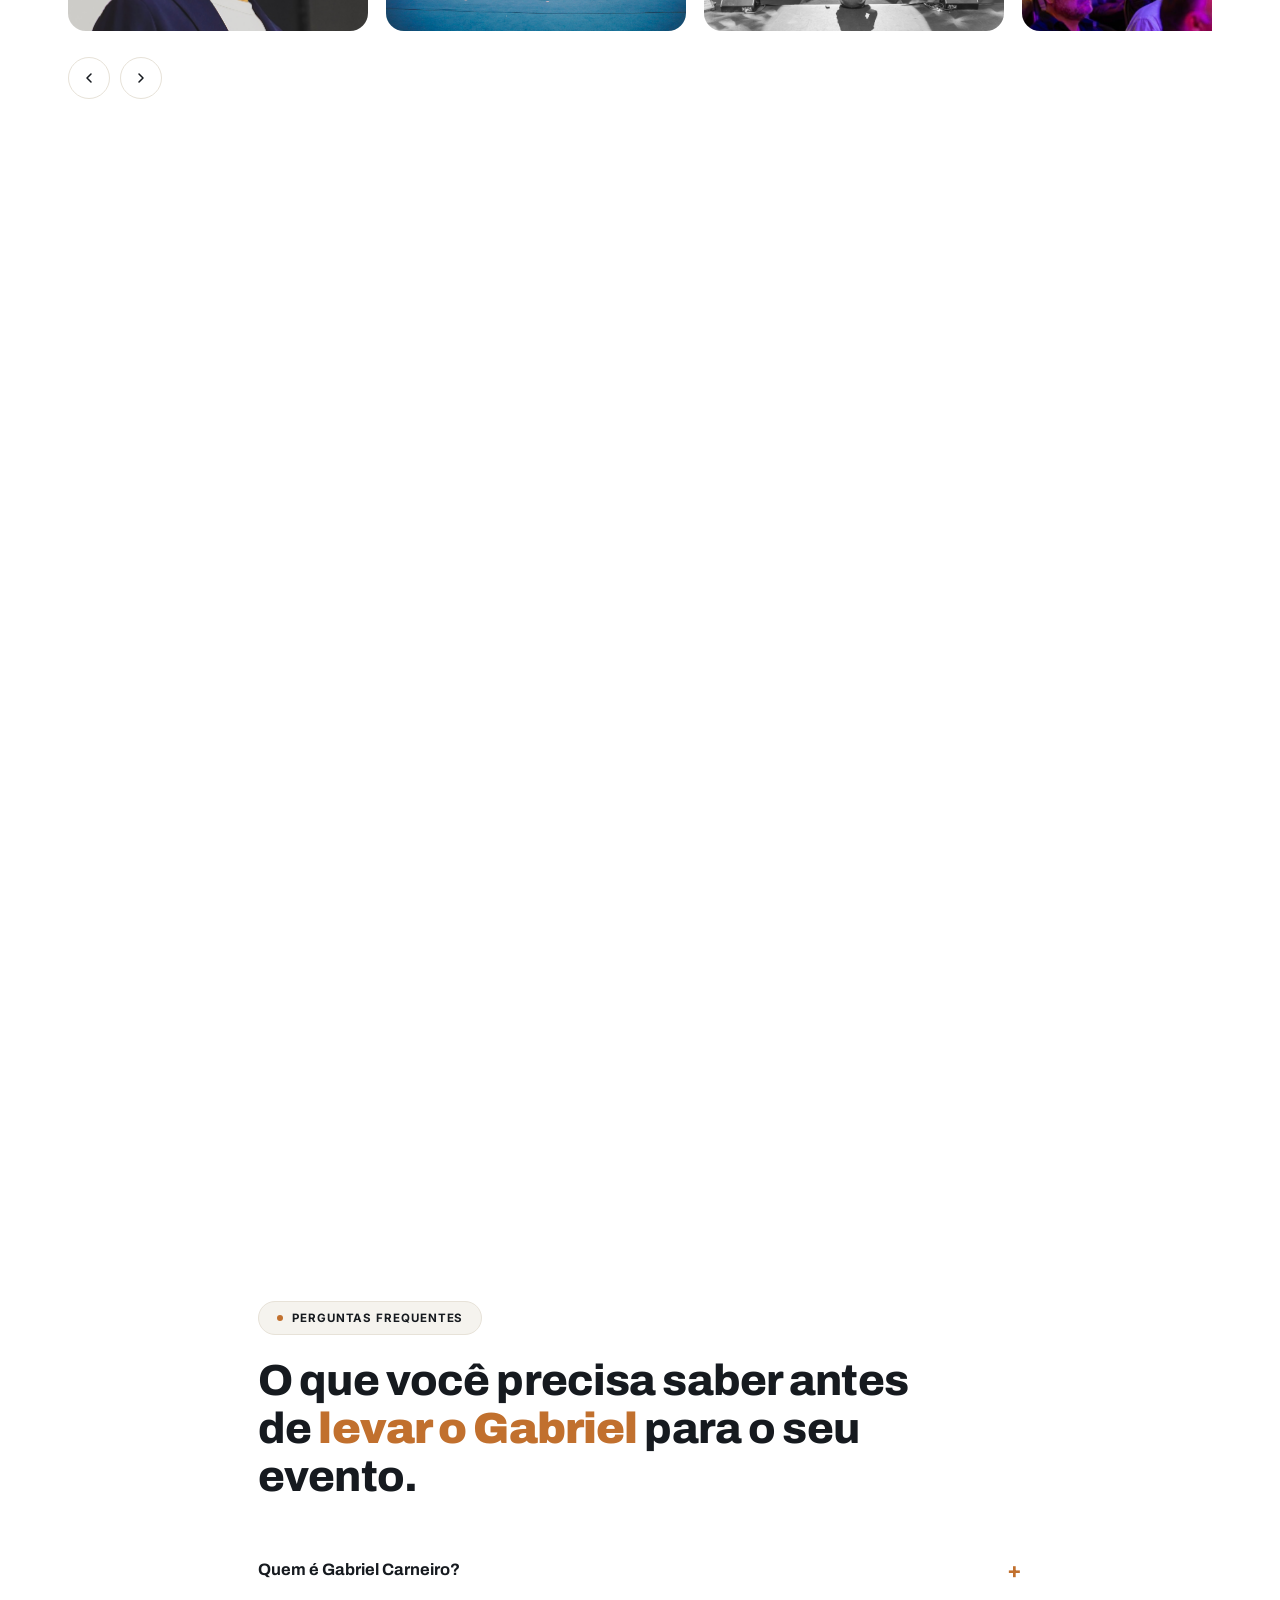
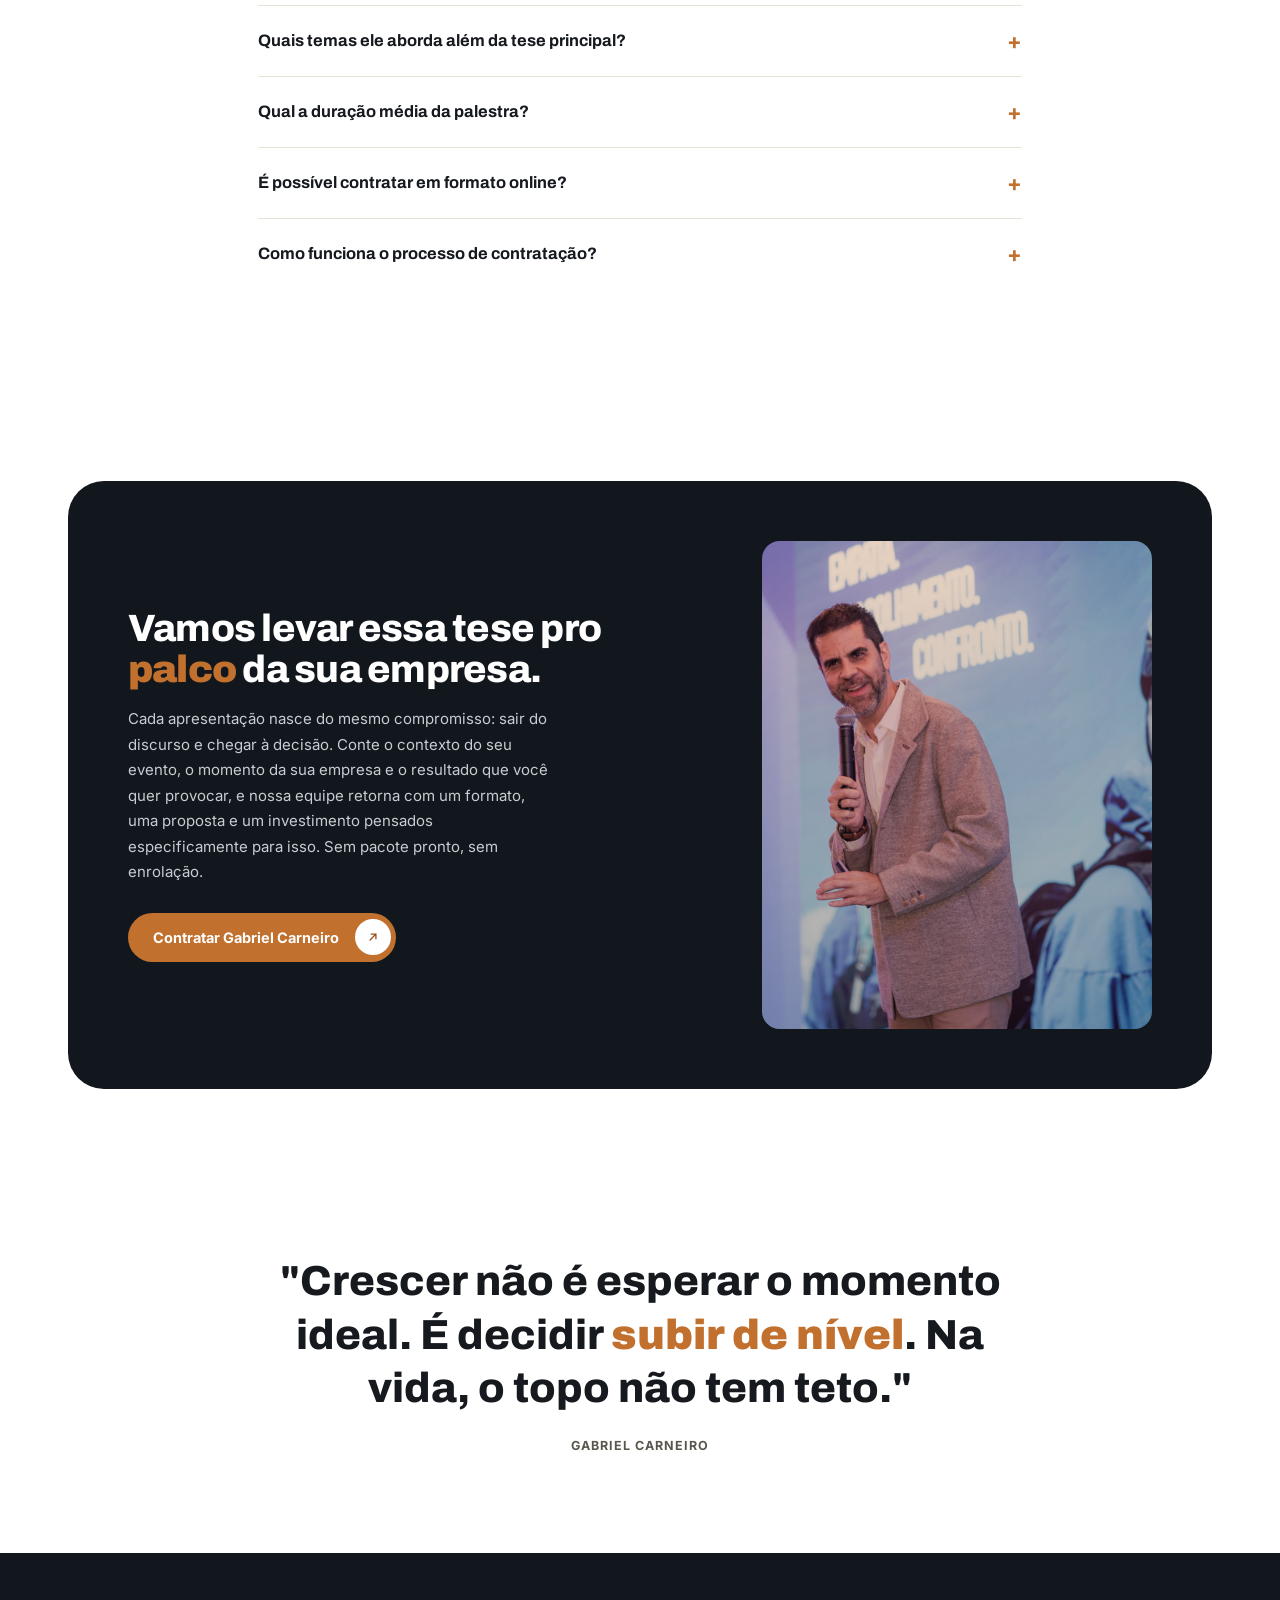
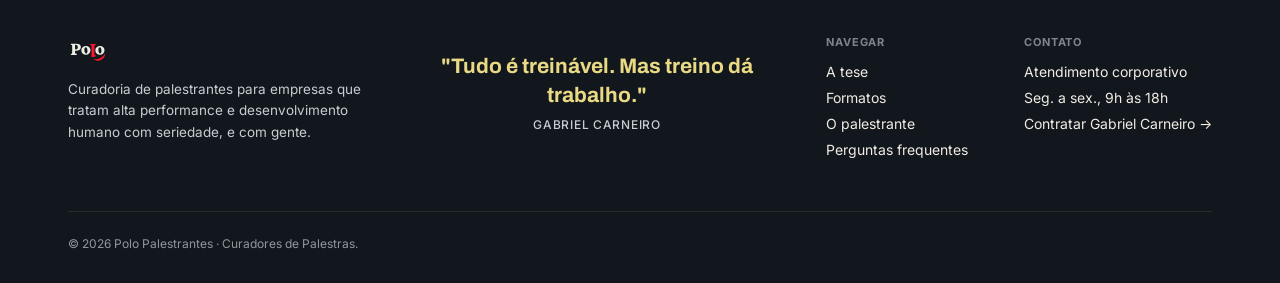
==== commit cc043ec4: "Destacar CTAs: metodo centralizado, depois azul full-width, pilares branco" ====
--- a/site/index.html
+++ b/site/index.html
@@ -211,9 +211,9 @@
           <span>Gabriel Carneiro</span>
         </div>
       </div>
-      <div class="section-cta">
-        <button class="btn btn-amber" onclick="document.getElementById('form').scrollIntoView({behavior:'smooth'})">
-          <span class="label">Solicitar proposta</span>
+      <div class="section-cta center">
+        <button class="btn btn-amber btn-lg" onclick="document.getElementById('form').scrollIntoView({behavior:'smooth'})">
+          <span class="label">Chega de discurso. Quero ação no meu evento</span>
           <span class="icon-circle"><svg viewBox="0 0 24 24" fill="none" stroke-width="2.3" stroke-linecap="round" stroke-linejoin="round"><path d="M7 17L17 7M9 7h8v8"/></svg></span>
         </button>
       </div>
@@ -276,7 +276,7 @@
         <div class="pilar-card"><span class="num">05</span><h4>Temas centrais</h4><p>Desenvolvimento pessoal, protagonismo, propósito, engajamento, treino e modelagem.</p></div>
       </div>
       <div class="section-cta center">
-        <button class="btn btn-outline-dark" onclick="document.getElementById('form').scrollIntoView({behavior:'smooth'})">
+        <button class="btn btn-light" onclick="document.getElementById('form').scrollIntoView({behavior:'smooth'})">
           <span class="label">Solicitar proposta</span>
           <span class="icon-circle"><svg viewBox="0 0 24 24" fill="none" stroke-width="2.3" stroke-linecap="round" stroke-linejoin="round"><path d="M7 17L17 7M9 7h8v8"/></svg></span>
         </button>
@@ -333,8 +333,8 @@
       <li><span class="check"><svg viewBox="0 0 24 24" fill="none" stroke-width="3" stroke-linecap="round" stroke-linejoin="round"><path d="M20 6L9 17l-5-5"/></svg></span><p>Um time que entende resultado como escolha, não sorte.</p></li>
     </ul>
     <div class="section-cta">
-      <button class="btn btn-amber" onclick="document.getElementById('form').scrollIntoView({behavior:'smooth'})">
-        <span class="label">Solicitar proposta</span>
+      <button class="btn btn-navy btn-block" onclick="document.getElementById('form').scrollIntoView({behavior:'smooth'})">
+        <span class="label">Quero minha equipe saindo dessa palestra diferente</span>
         <span class="icon-circle"><svg viewBox="0 0 24 24" fill="none" stroke-width="2.3" stroke-linecap="round" stroke-linejoin="round"><path d="M7 17L17 7M9 7h8v8"/></svg></span>
       </button>
     </div>
--- a/site/css/styles.css
+++ b/site/css/styles.css
@@ -71,6 +71,21 @@
   .btn-sm .label{ padding:9px 4px 9px 16px; font-size:13px; }
   .btn-sm .icon-circle{ width:30px; height:30px; }
   .btn-sm .icon-circle svg{ width:12px; height:12px; }
+  .btn-lg .label{ padding:15px 10px 15px 28px; font-size:16px; }
+  .btn-lg .icon-circle{ width:44px; height:44px; }
+  .btn-lg .icon-circle svg{ width:16px; height:16px; }
+  .btn-navy{ background:var(--navy); }
+  .btn-navy .label{ color:#fff; }
+  .btn-navy .icon-circle{ background:#fff; }
+  .btn-navy .icon-circle svg{ stroke:var(--navy); }
+  .btn-navy:hover{ background:#0f3f57; }
+  .btn-light{ background:var(--cream-on-dark); }
+  .btn-light .label{ color:var(--dark); }
+  .btn-light .icon-circle{ background:var(--dark); }
+  .btn-light .icon-circle svg{ stroke:var(--cream-on-dark); }
+  .btn-light:hover{ background:#fff; }
+  .btn-block{ display:flex; width:100%; justify-content:space-between; }
+  .btn-block .icon-circle{ margin-right:5px; }
 
   /* topbar: glass */
   .topbar{ position:sticky; top:16px; z-index:60; margin:16px auto 0; max-width:var(--maxw); padding:0 28px; }
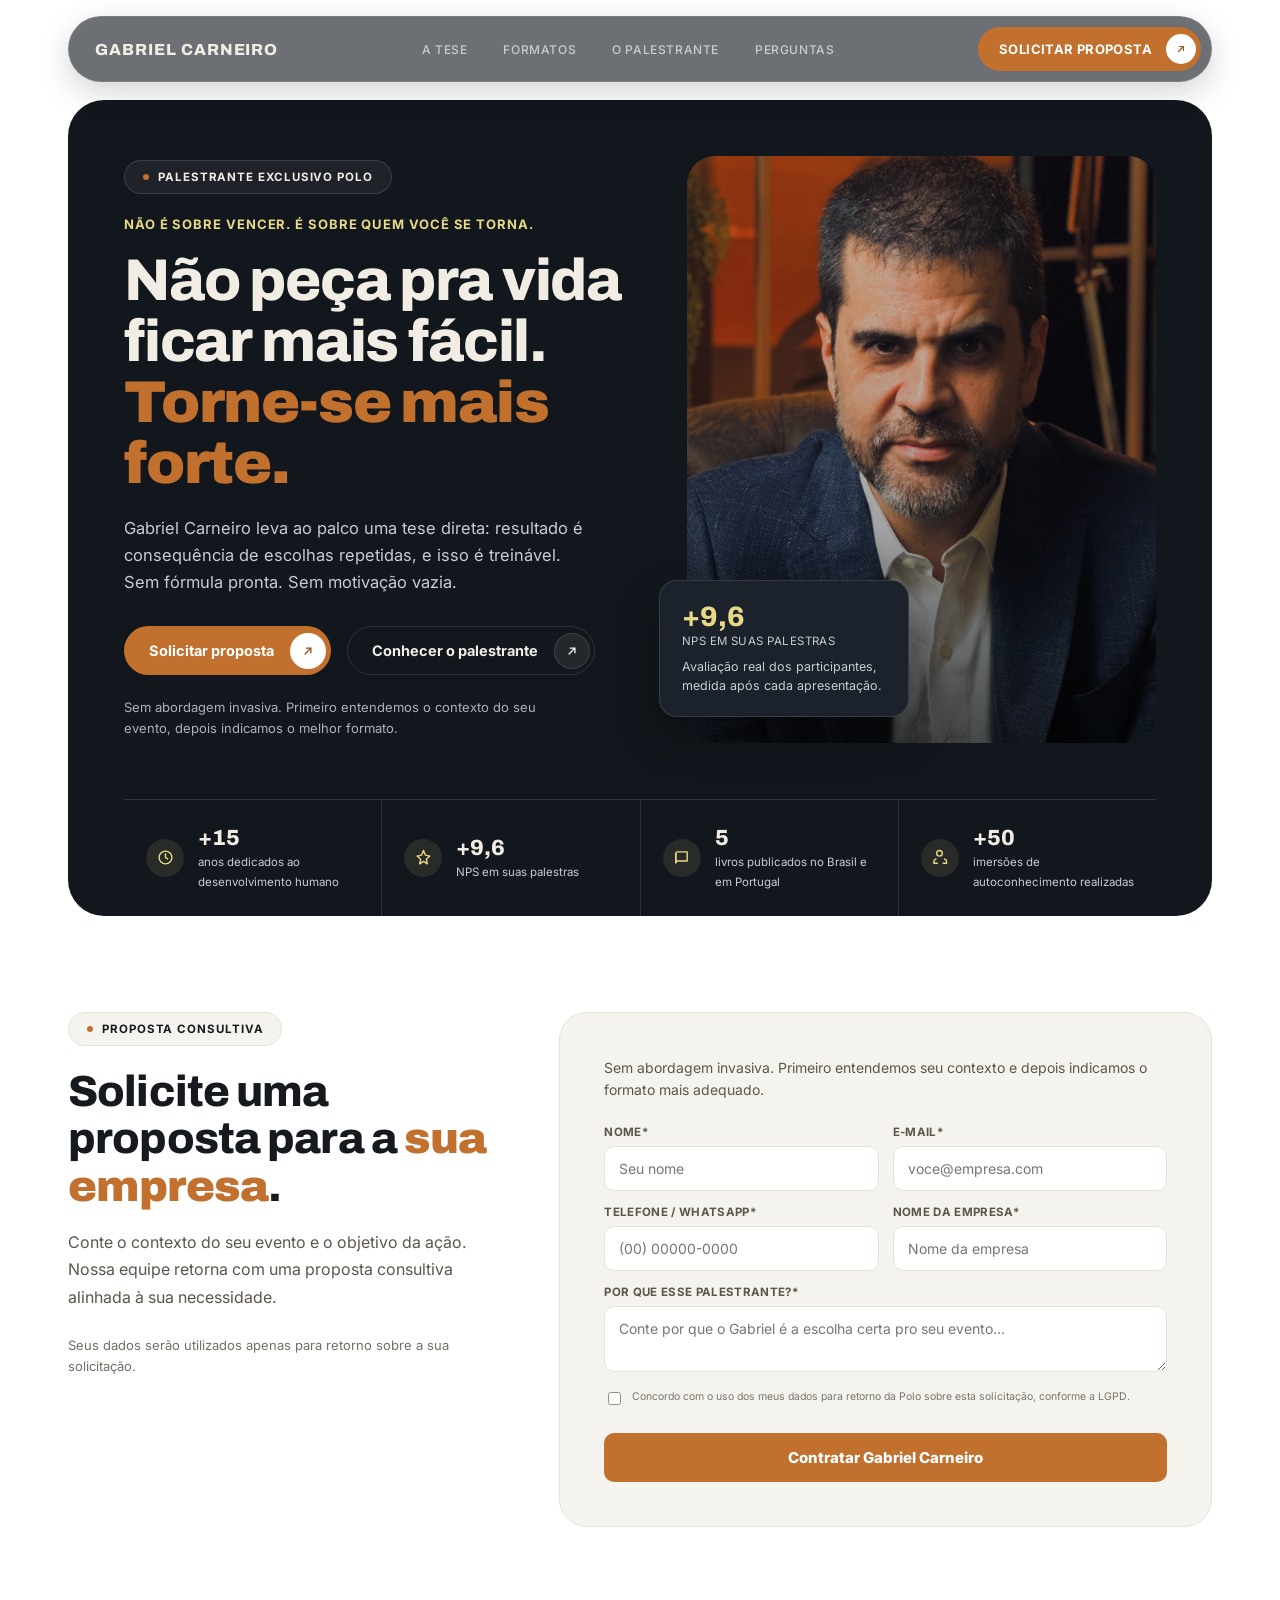
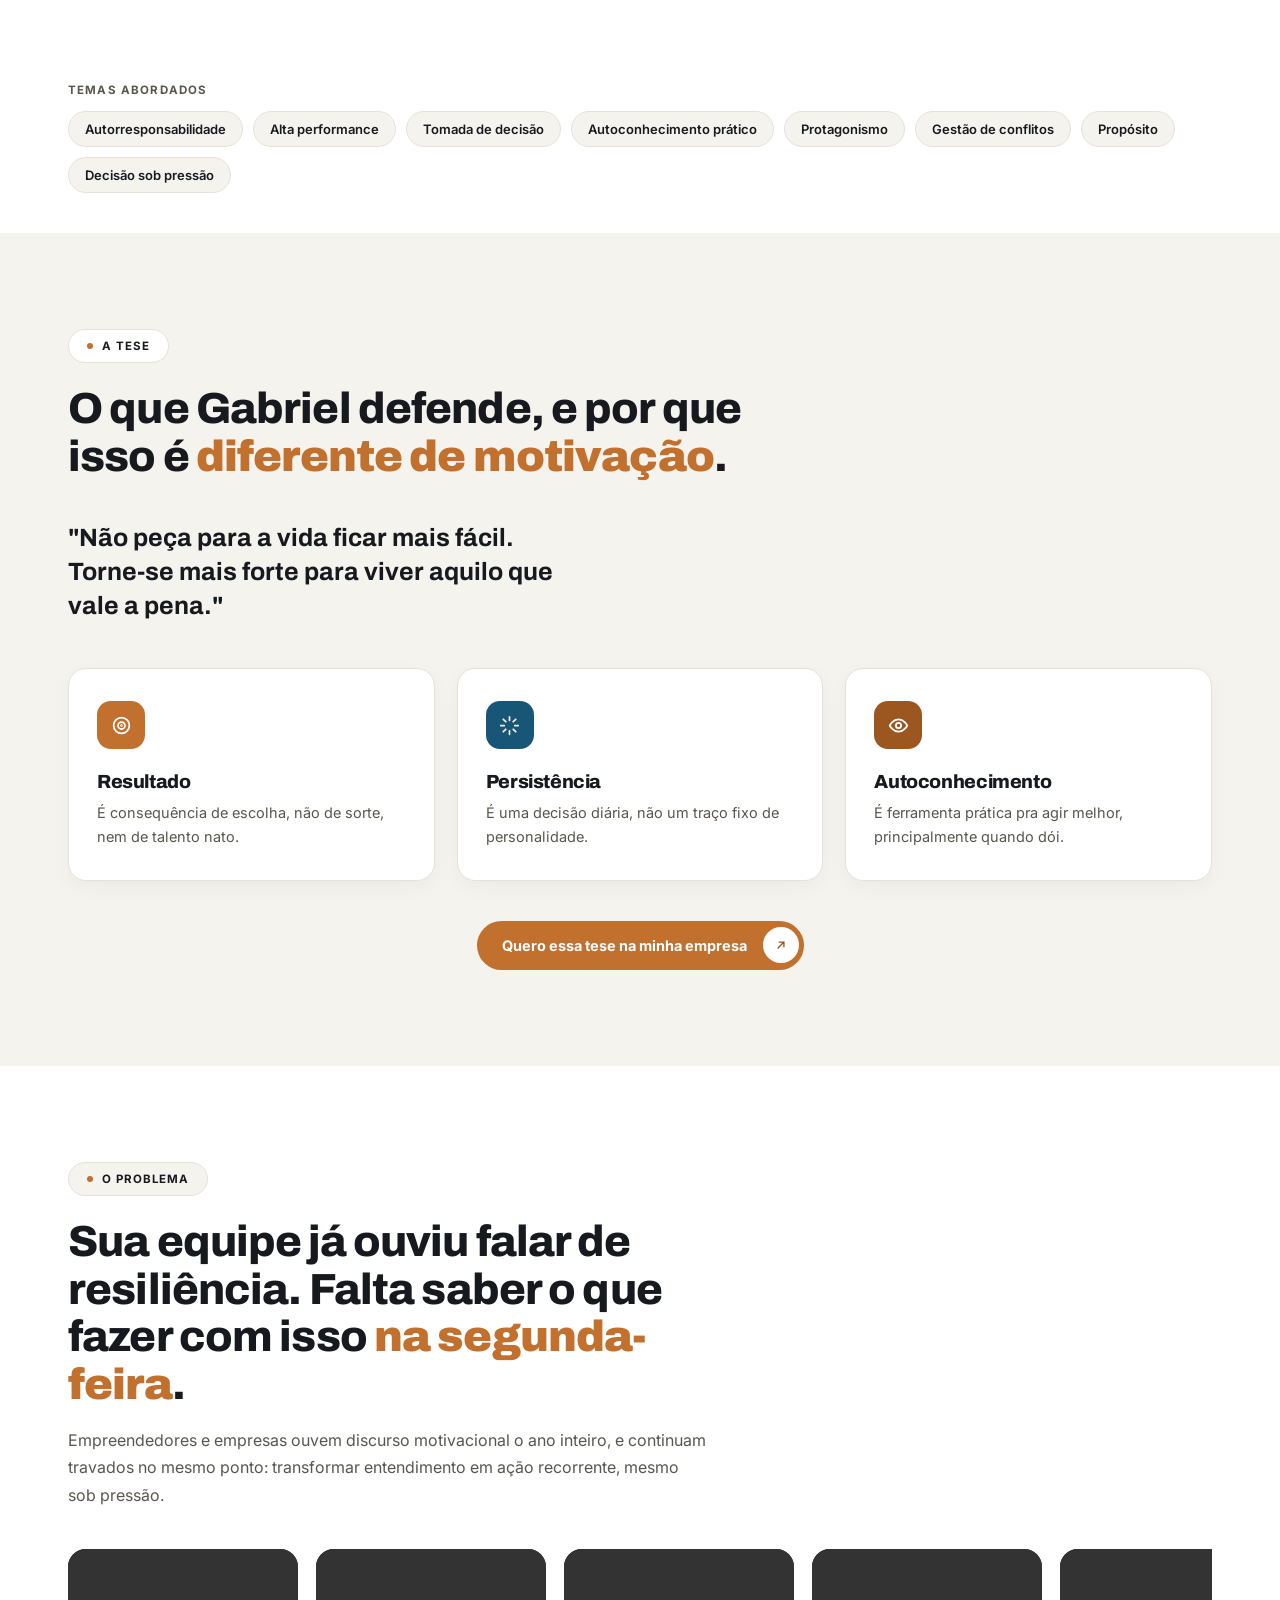
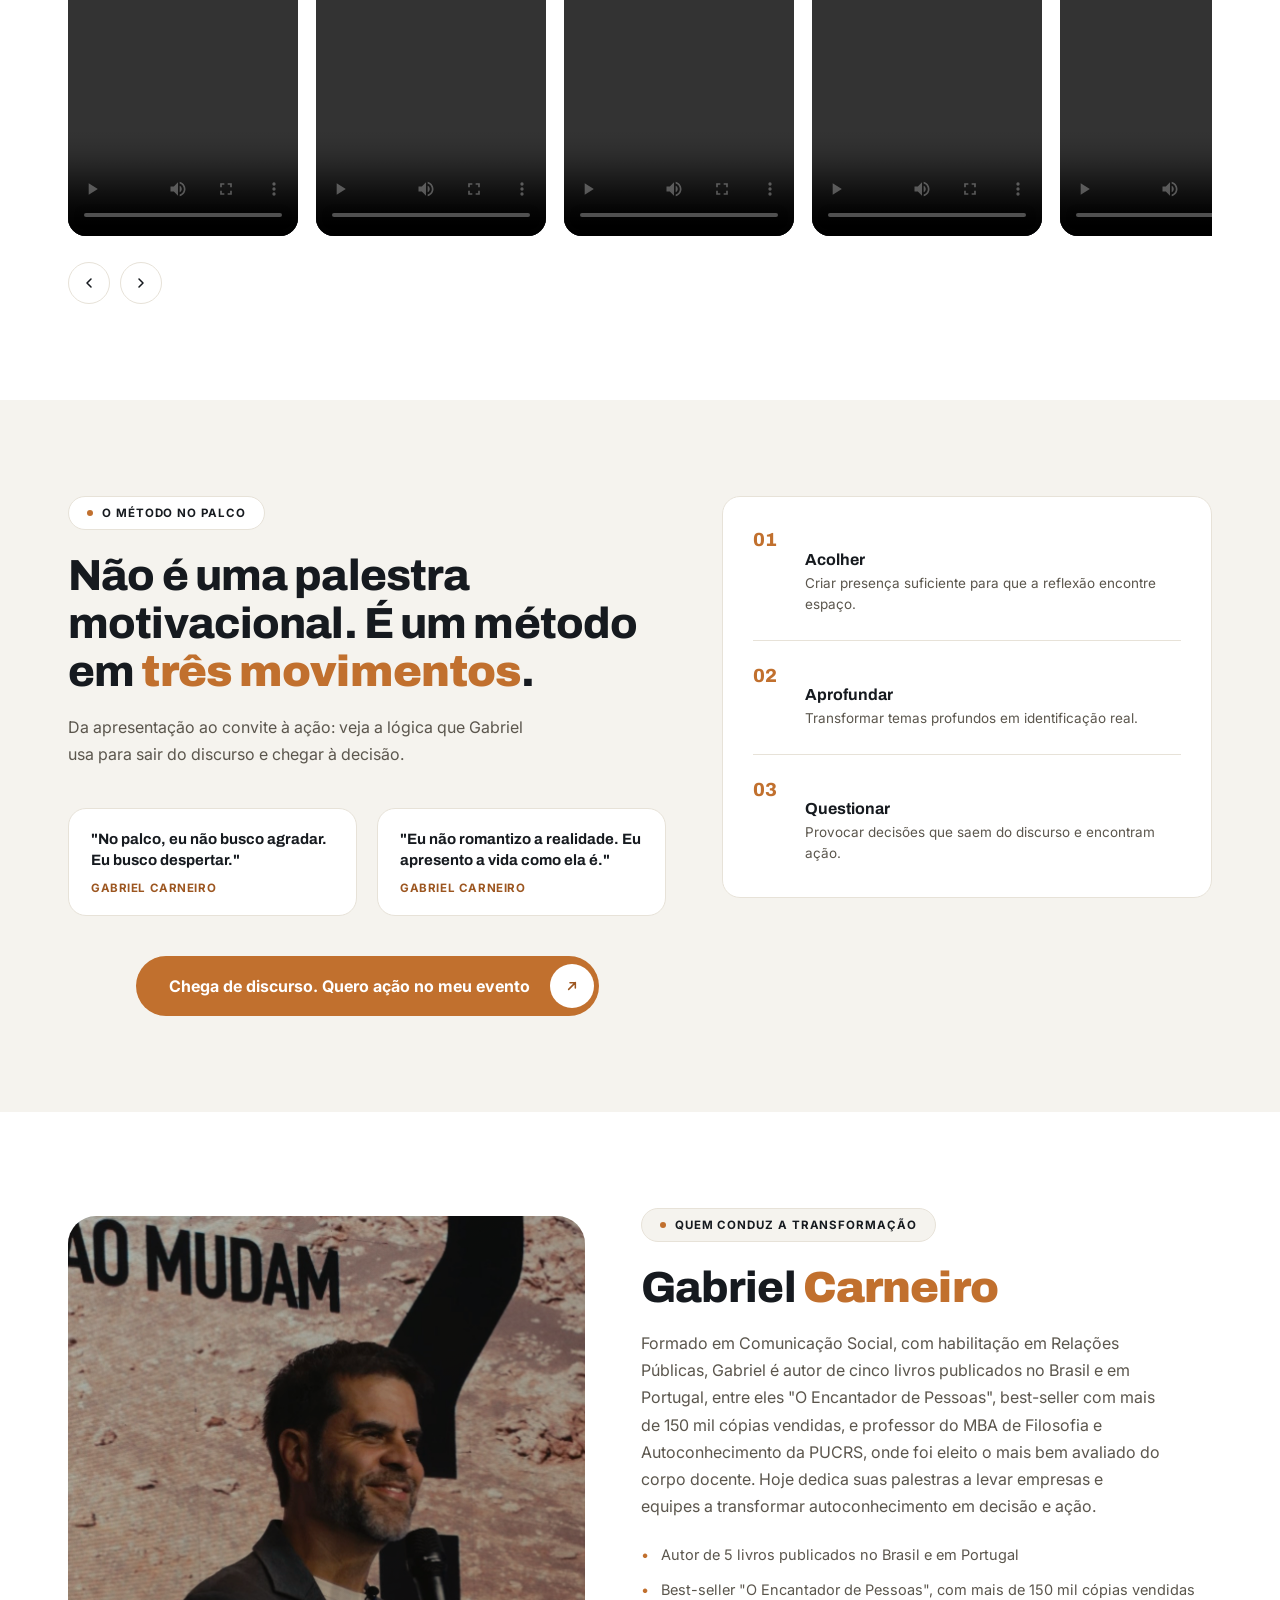
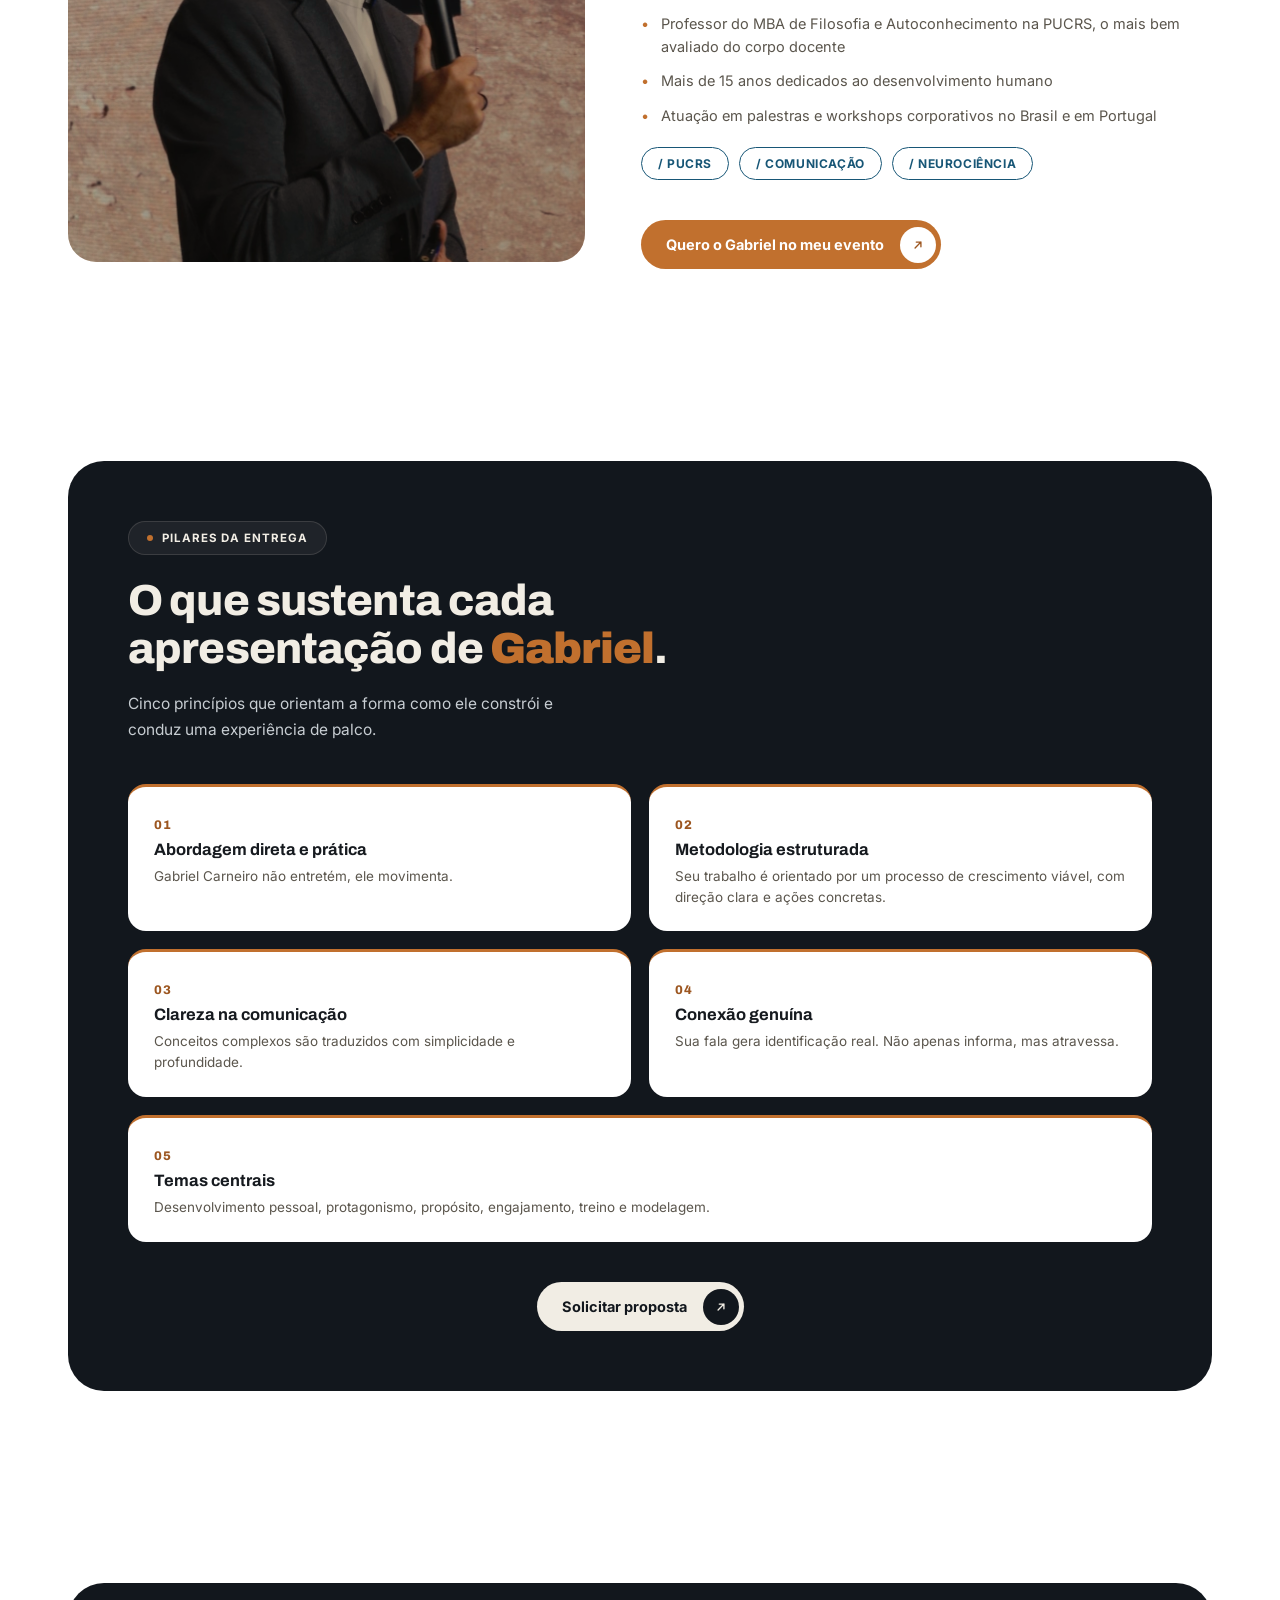
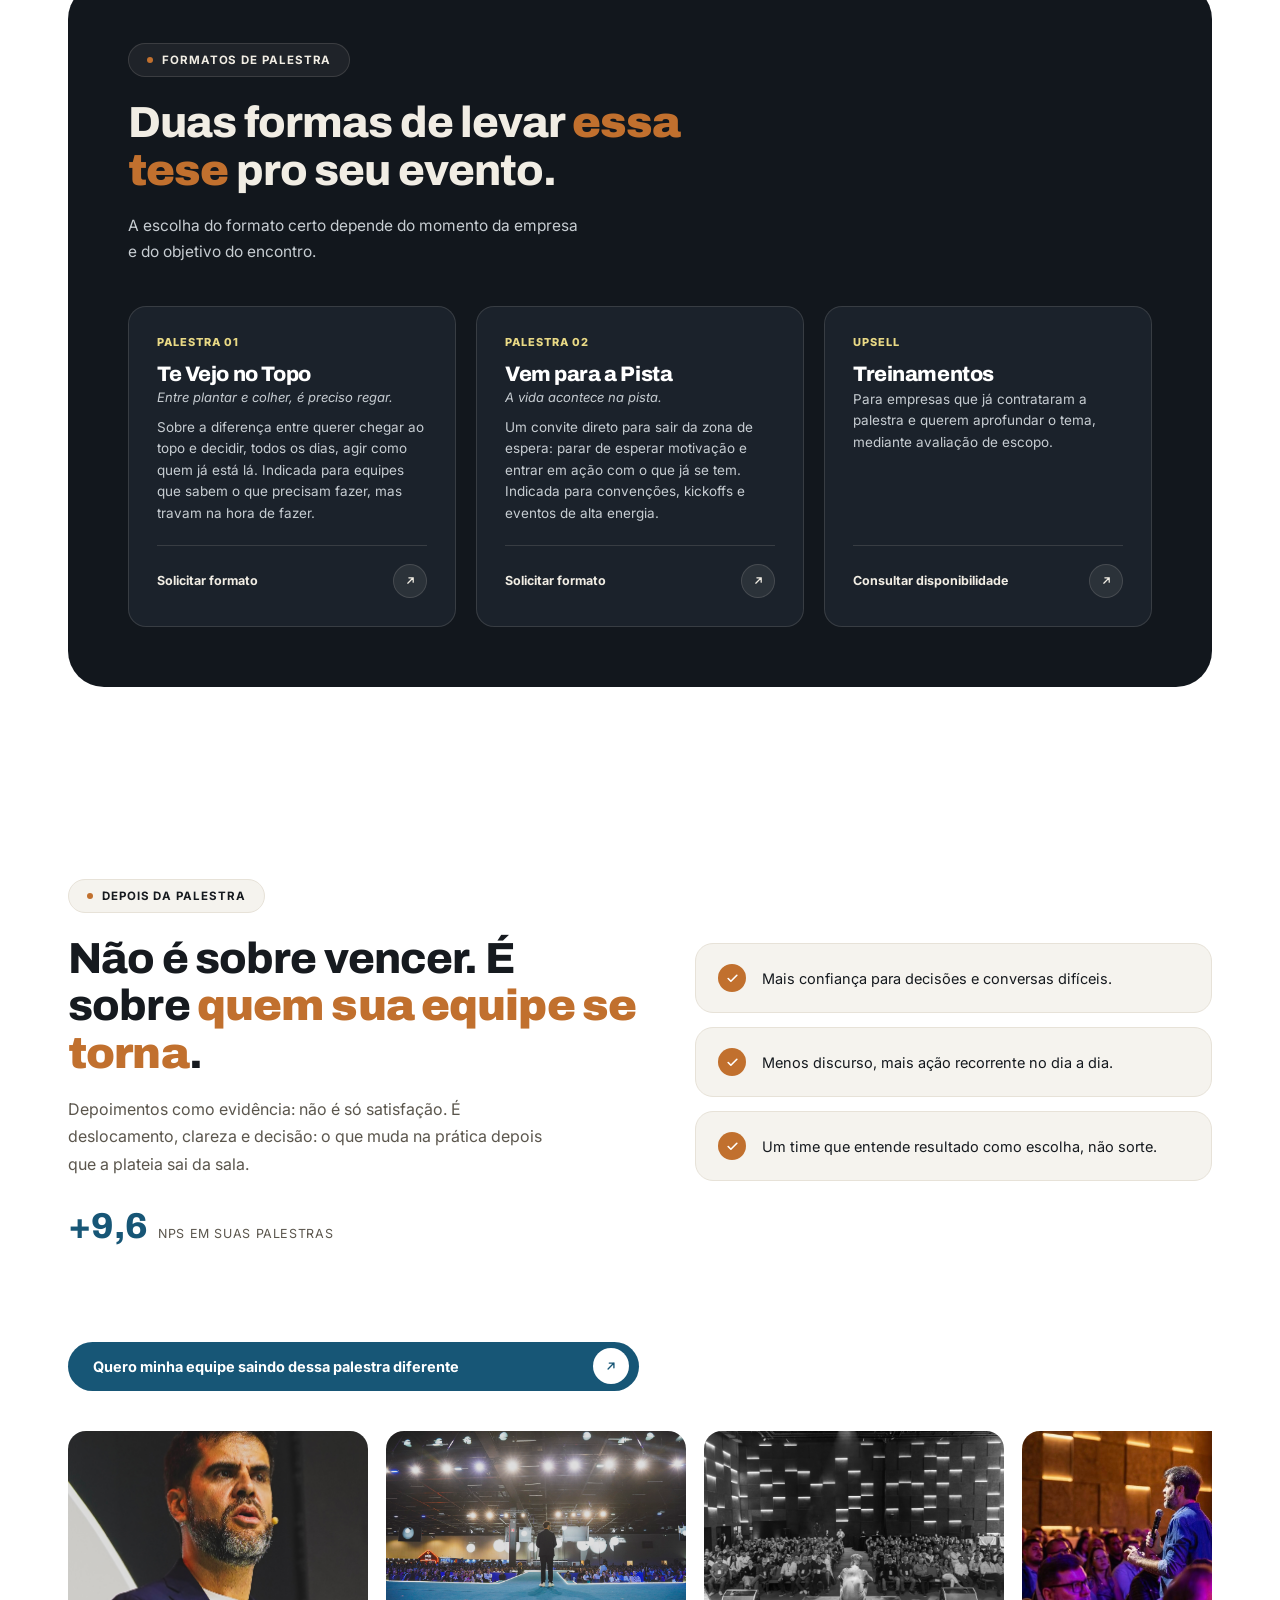
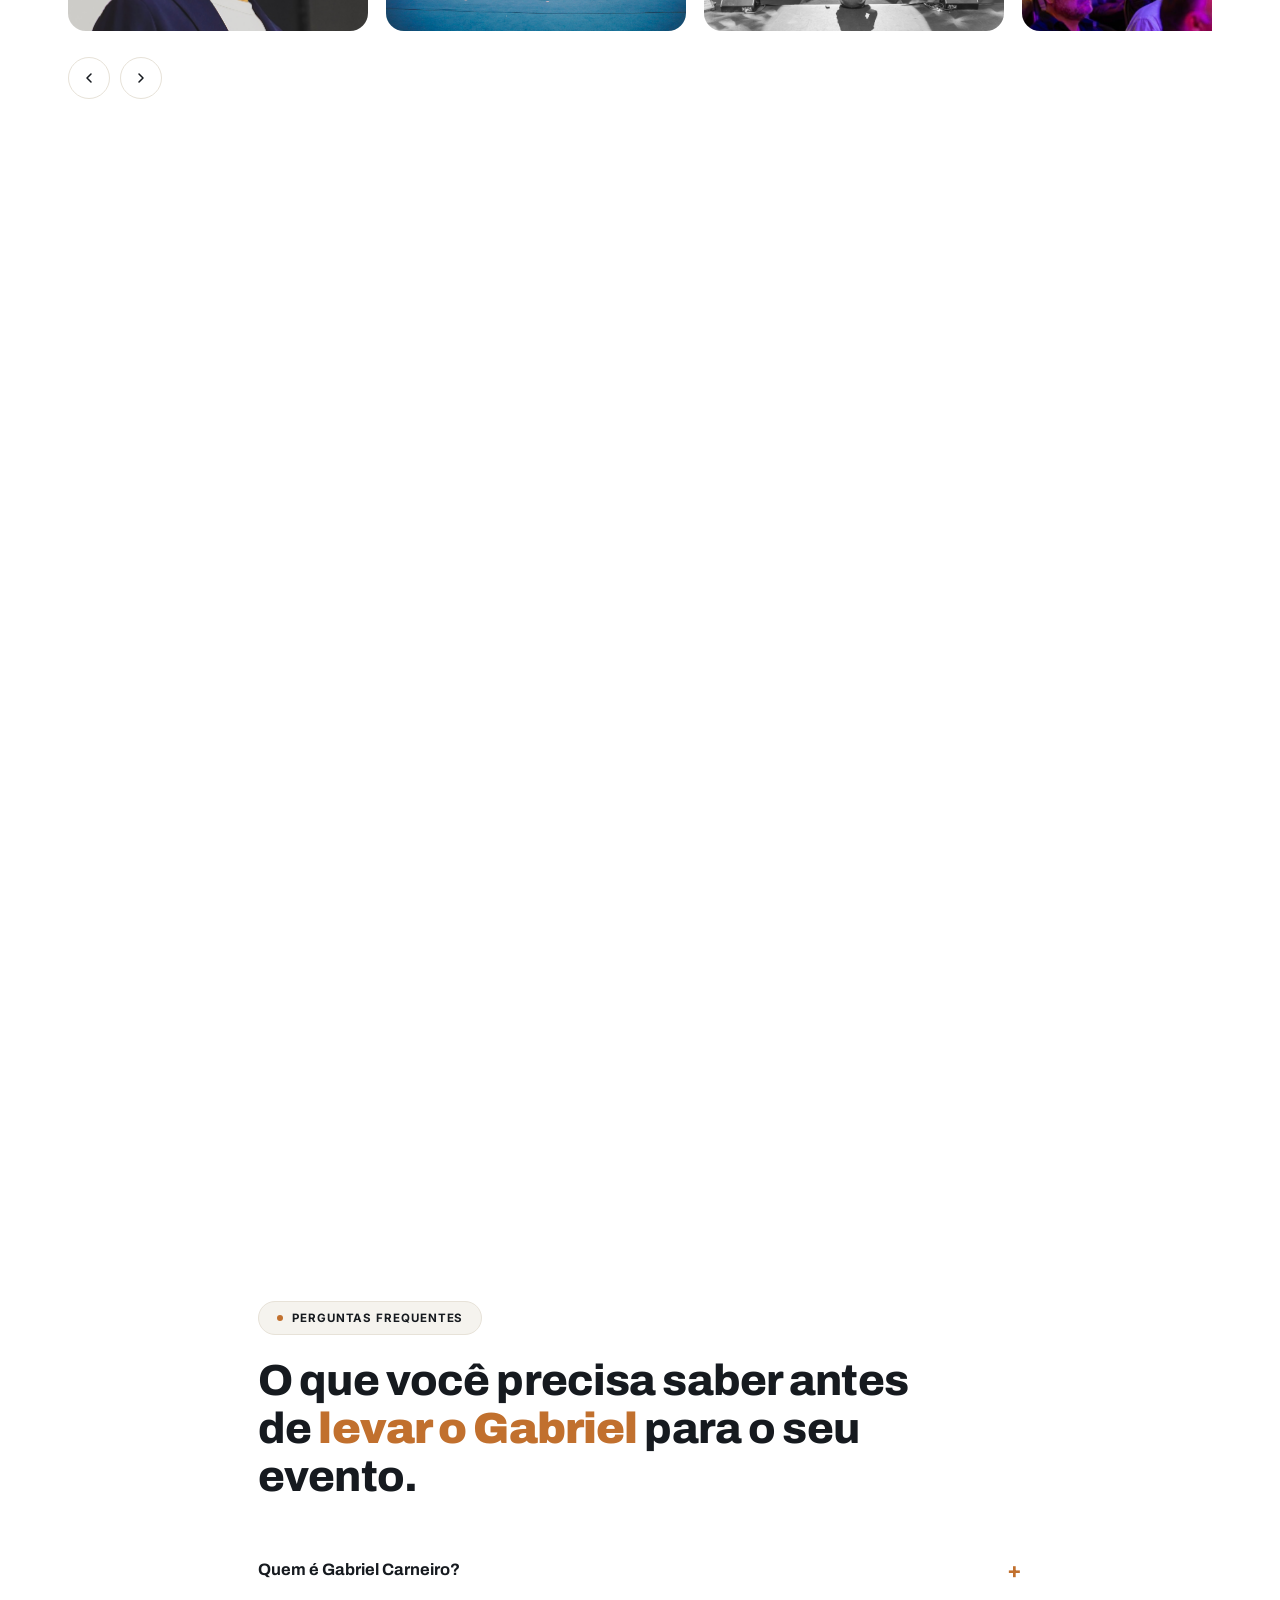
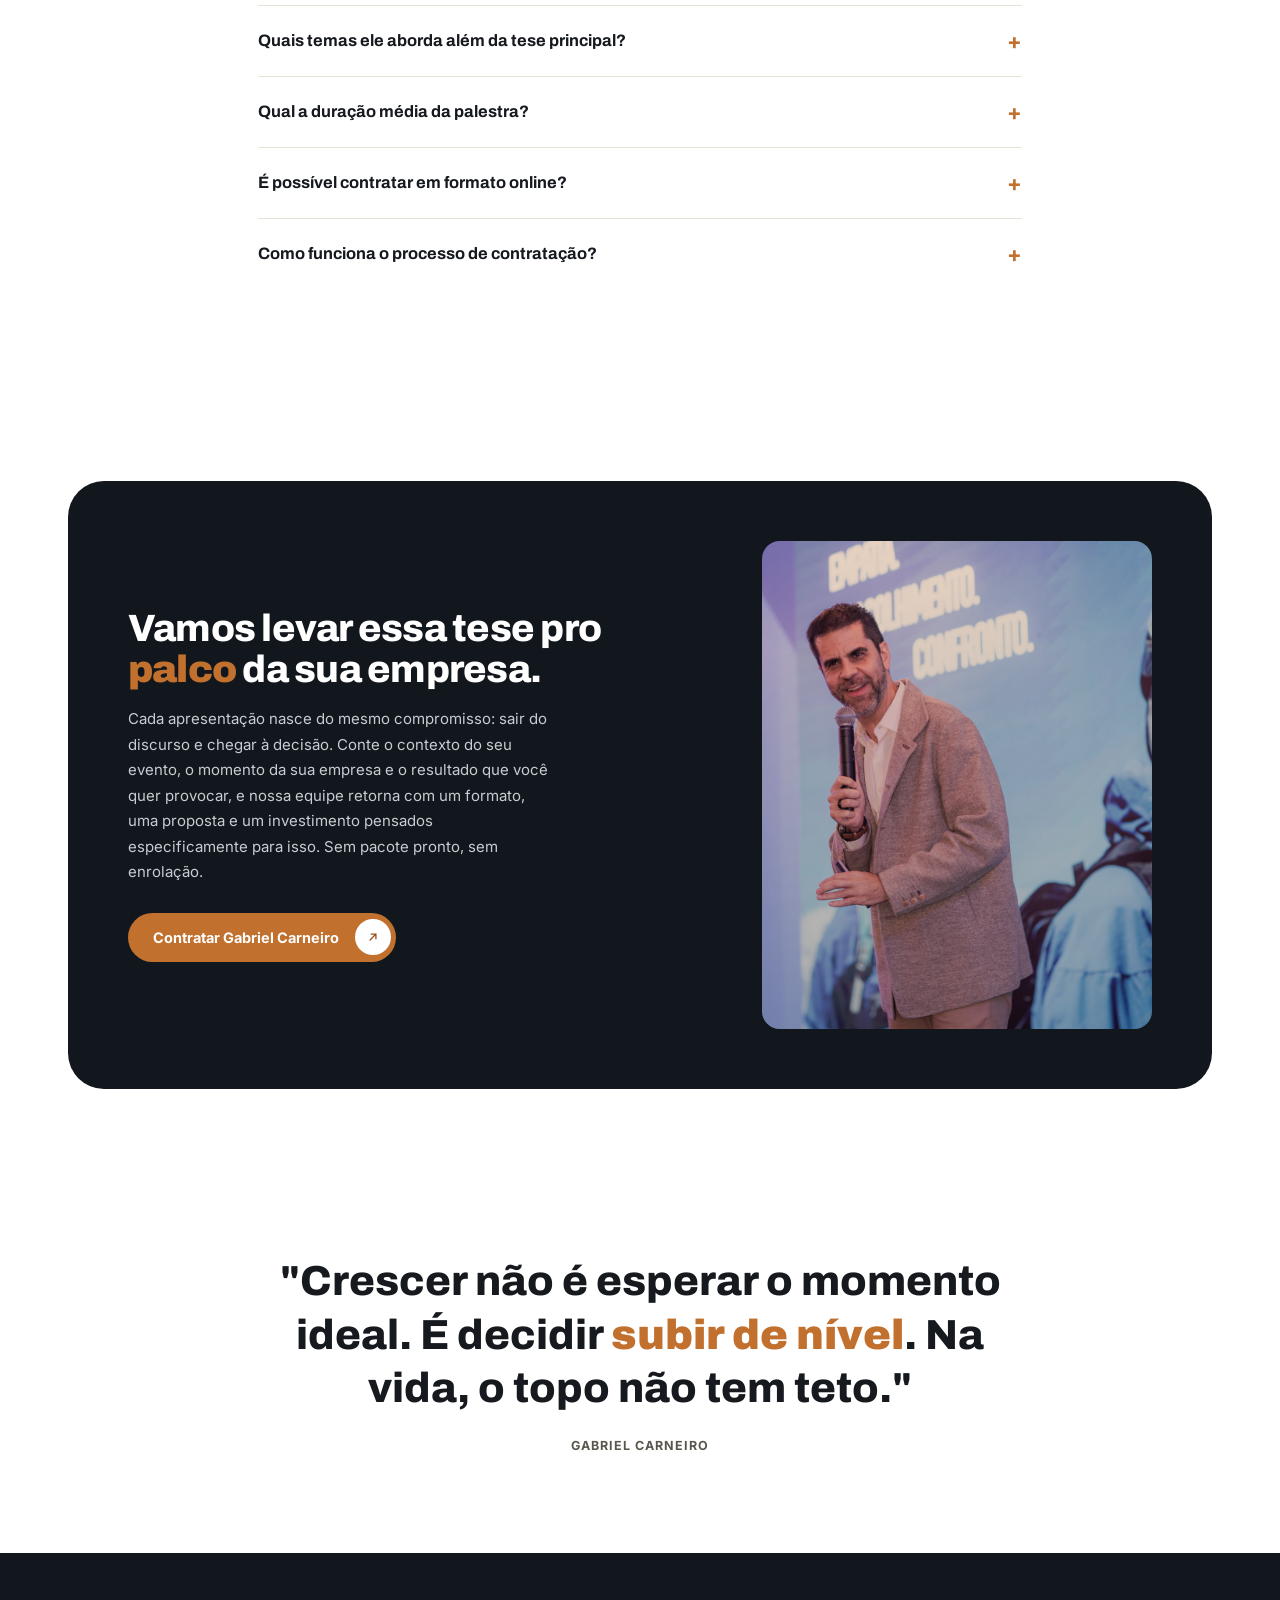
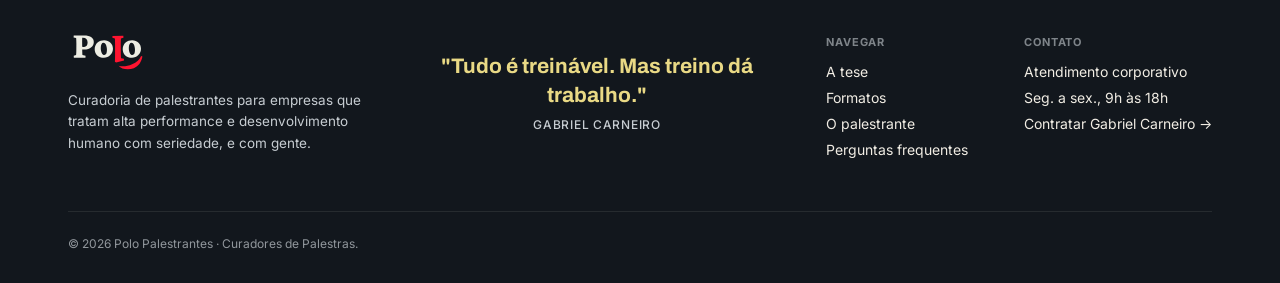
==== commit e059cb47: "Dobrar logo do footer e centralizar no mobile" ====
--- a/site/index.html
+++ b/site/index.html
@@ -491,7 +491,7 @@
   <div class="wrap">
     <div class="footer-grid">
       <div>
-        <div class="logo"><span class="logo-mark"><img src="assets/img/logos/polo.svg" alt="Polo Palestrantes" style="height:22px;width:auto;display:block;"></span></div>
+        <div class="logo"><span class="logo-mark"><img src="assets/img/logos/polo.svg" alt="Polo Palestrantes"></span></div>
         <p class="footer-tag">Curadoria de palestrantes para empresas que tratam alta performance e desenvolvimento humano com seriedade, e com gente.</p>
       </div>
       <div class="footer-quote">
--- a/site/css/styles.css
+++ b/site/css/styles.css
@@ -319,7 +319,7 @@
   .footer-col a,.footer-col p{ display:block; font-size:14px; margin-bottom:9px; color:var(--cream-on-dark); transition:color .2s ease, padding-left .2s ease; }
   .footer-col a:hover{ color:var(--sand); padding-left:3px; }
   .footer-bottom{ margin-top:44px; padding-top:24px; border-top:1px solid var(--line-dark); font-size:12px; color:var(--text-on-dark); opacity:.7; }
-  footer .logo-mark svg{ height:22px; width:auto; display:block; }
+  footer .logo-mark img,footer .logo-mark svg{ height:44px; width:auto; display:block; }
 
   @media (max-width: 960px){
     .hero-grid, .about-grid, .final-cta, .form-section .wrap, .split-card .wrap.grid2, .cenario-grid{ grid-template-columns:1fr; }
@@ -334,6 +334,7 @@
     .footer-grid{ grid-template-columns:1fr; text-align:center; }
     .footer-tag{ margin-left:auto; margin-right:auto; }
     .footer-cols{ justify-content:center; width:100%; }
+    footer .logo-mark img,footer .logo-mark svg{ margin-left:auto; margin-right:auto; }
     .hero-trust-card{ position:static; width:auto; margin-top:16px; }
     .hero-stats{ flex-wrap:wrap; }
     .hero-stat{ flex:1 1 50%; border-bottom:1px solid var(--line-dark); }
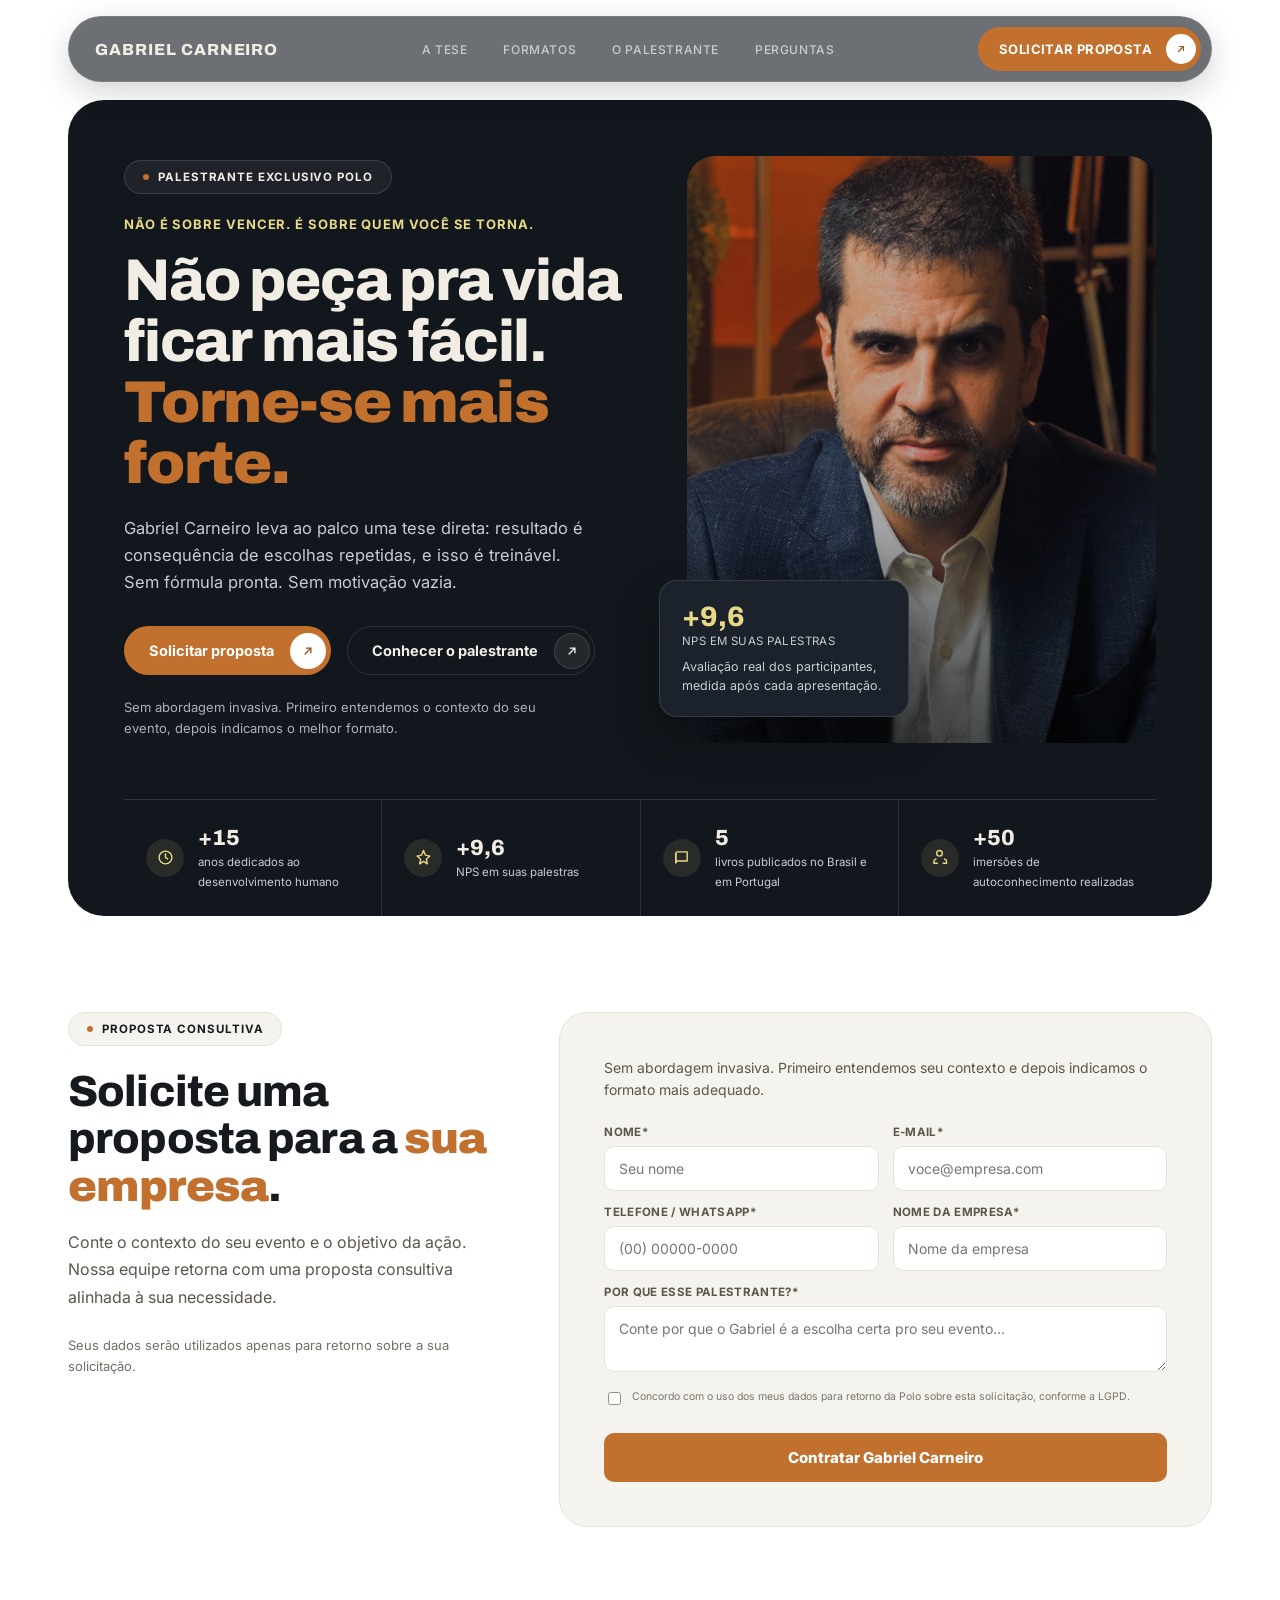
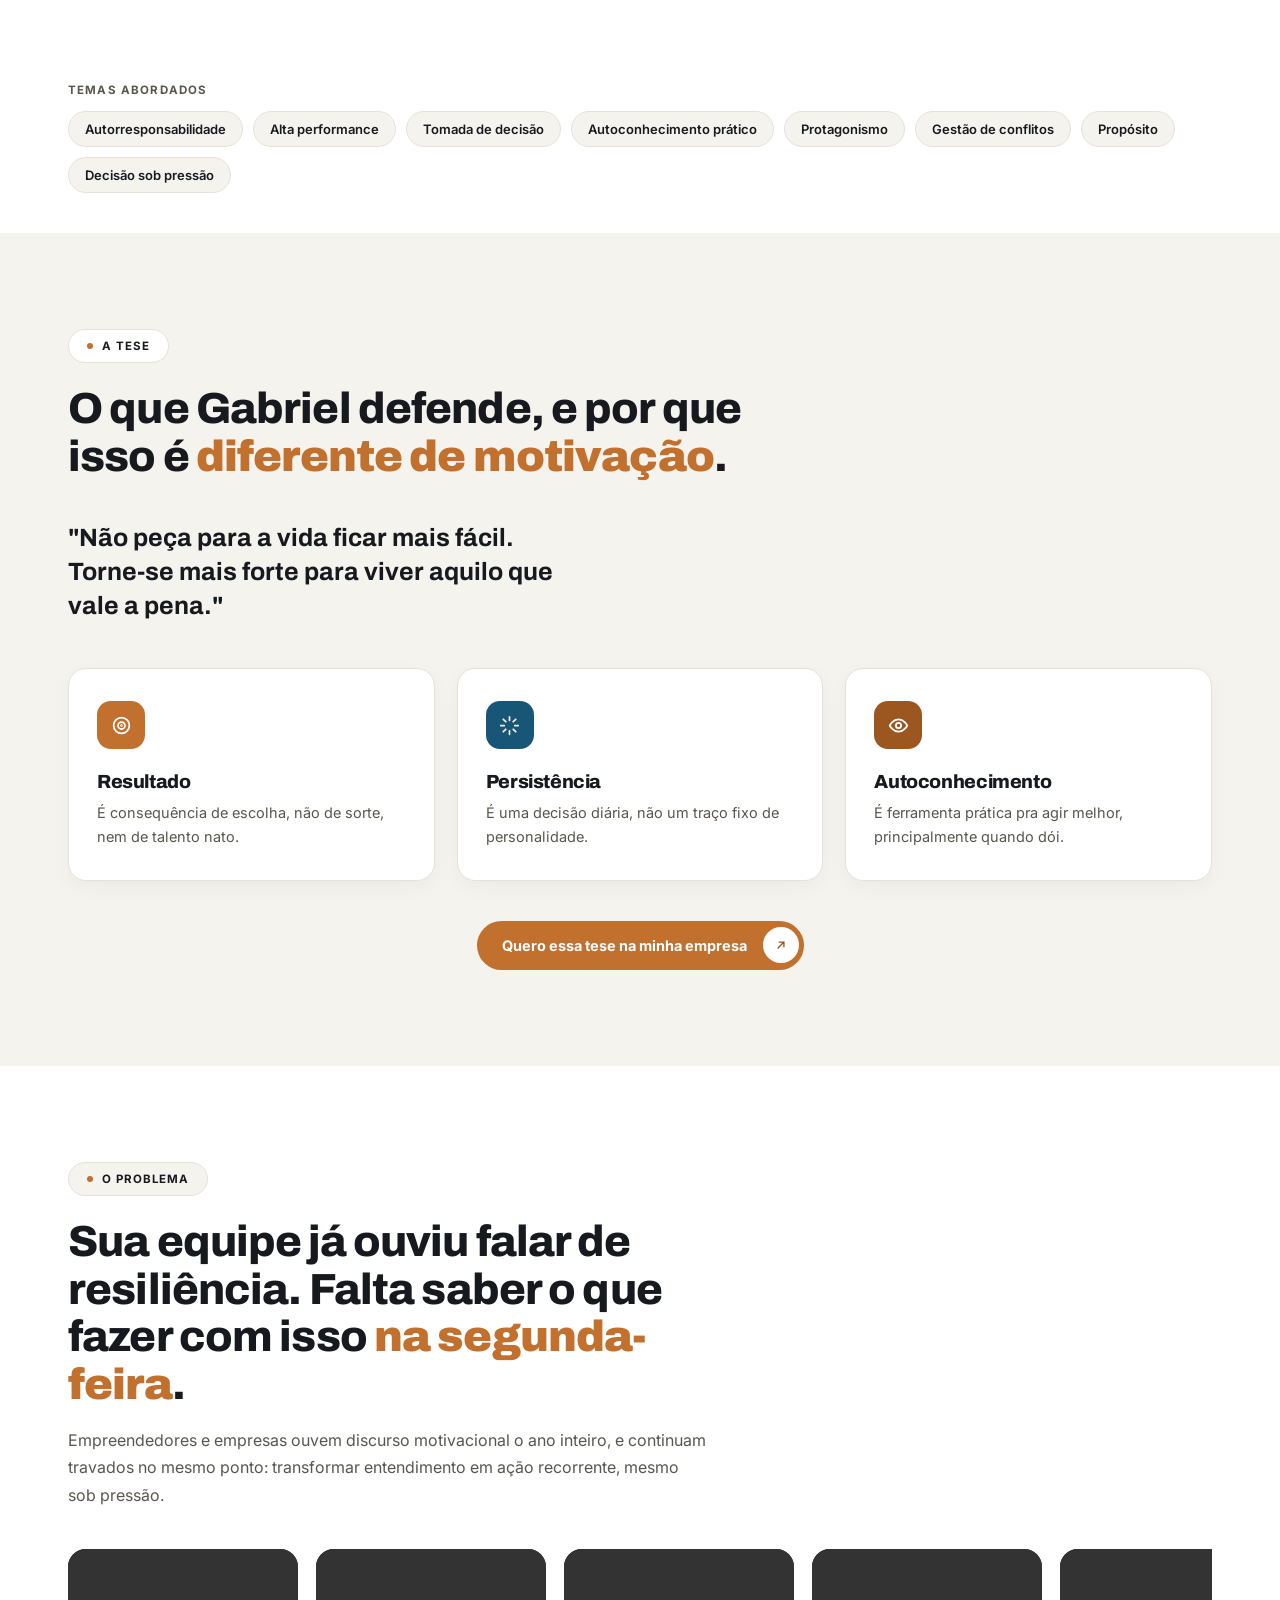
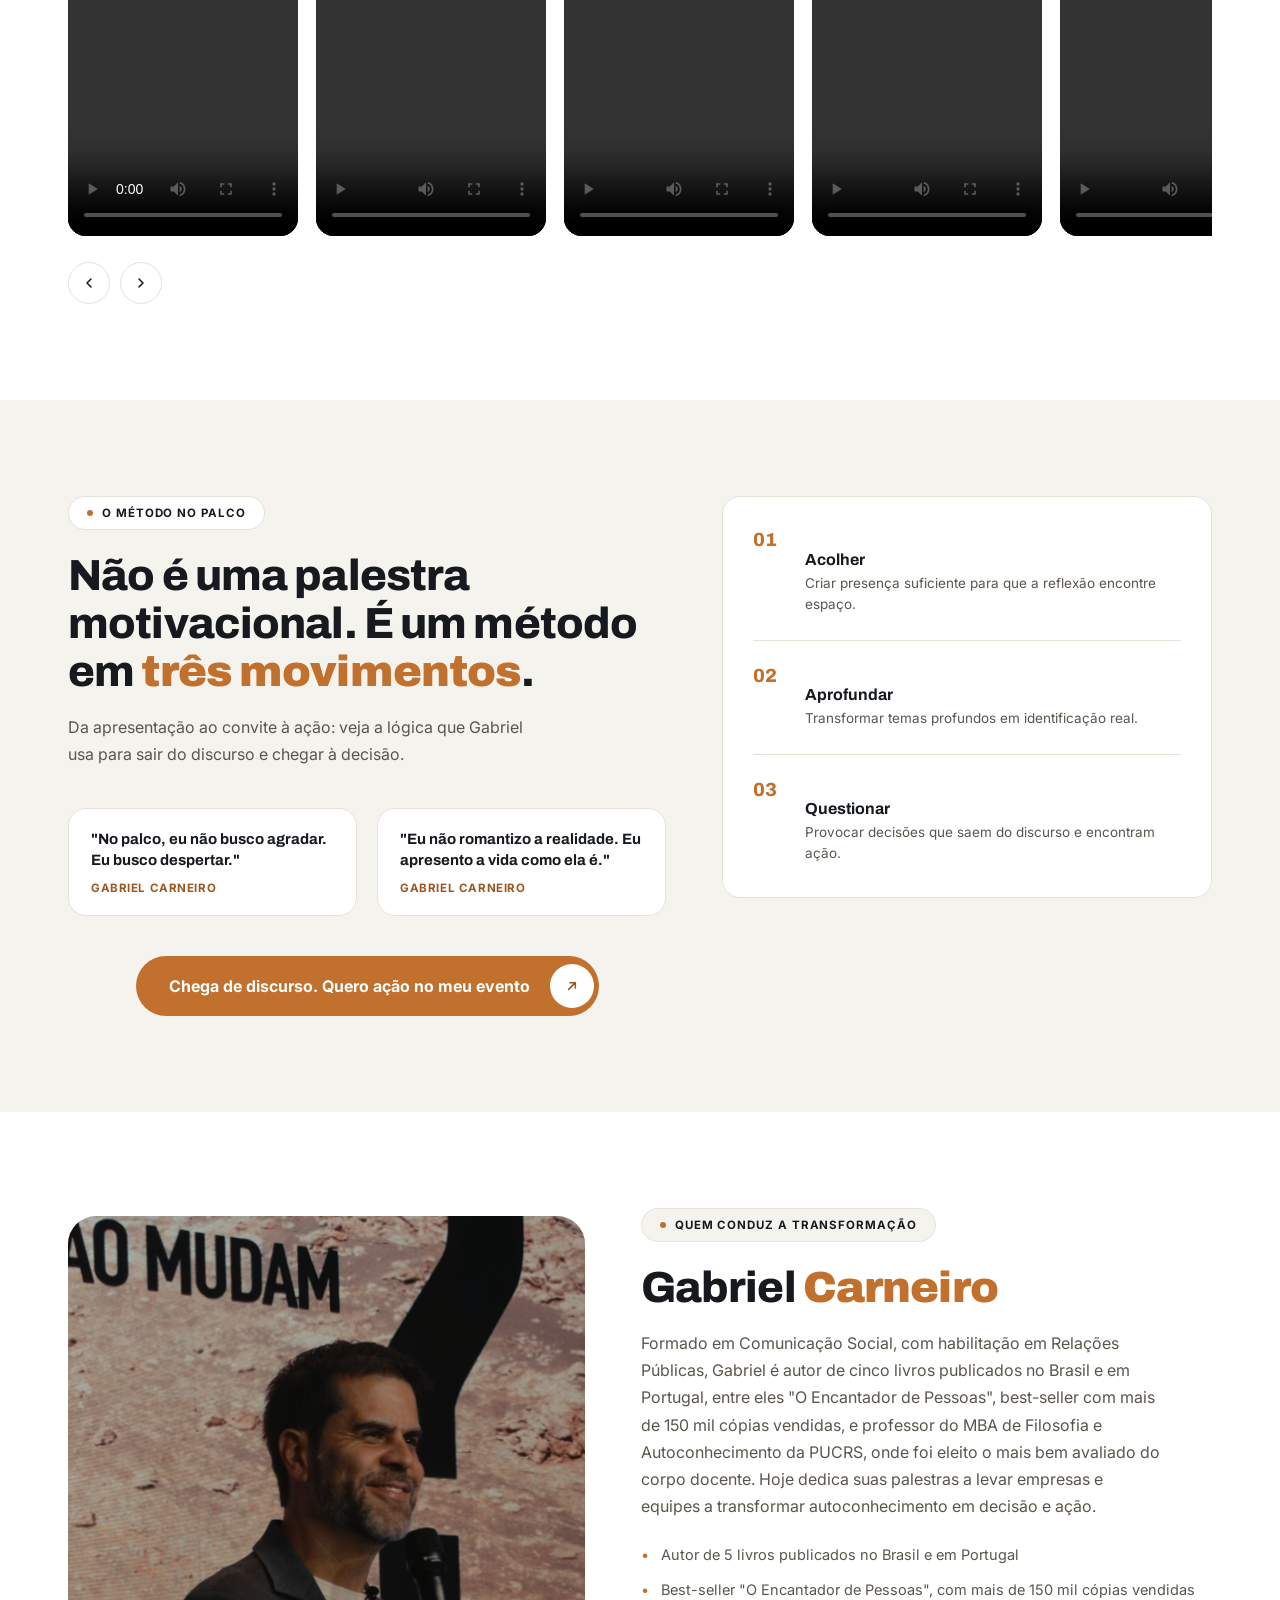
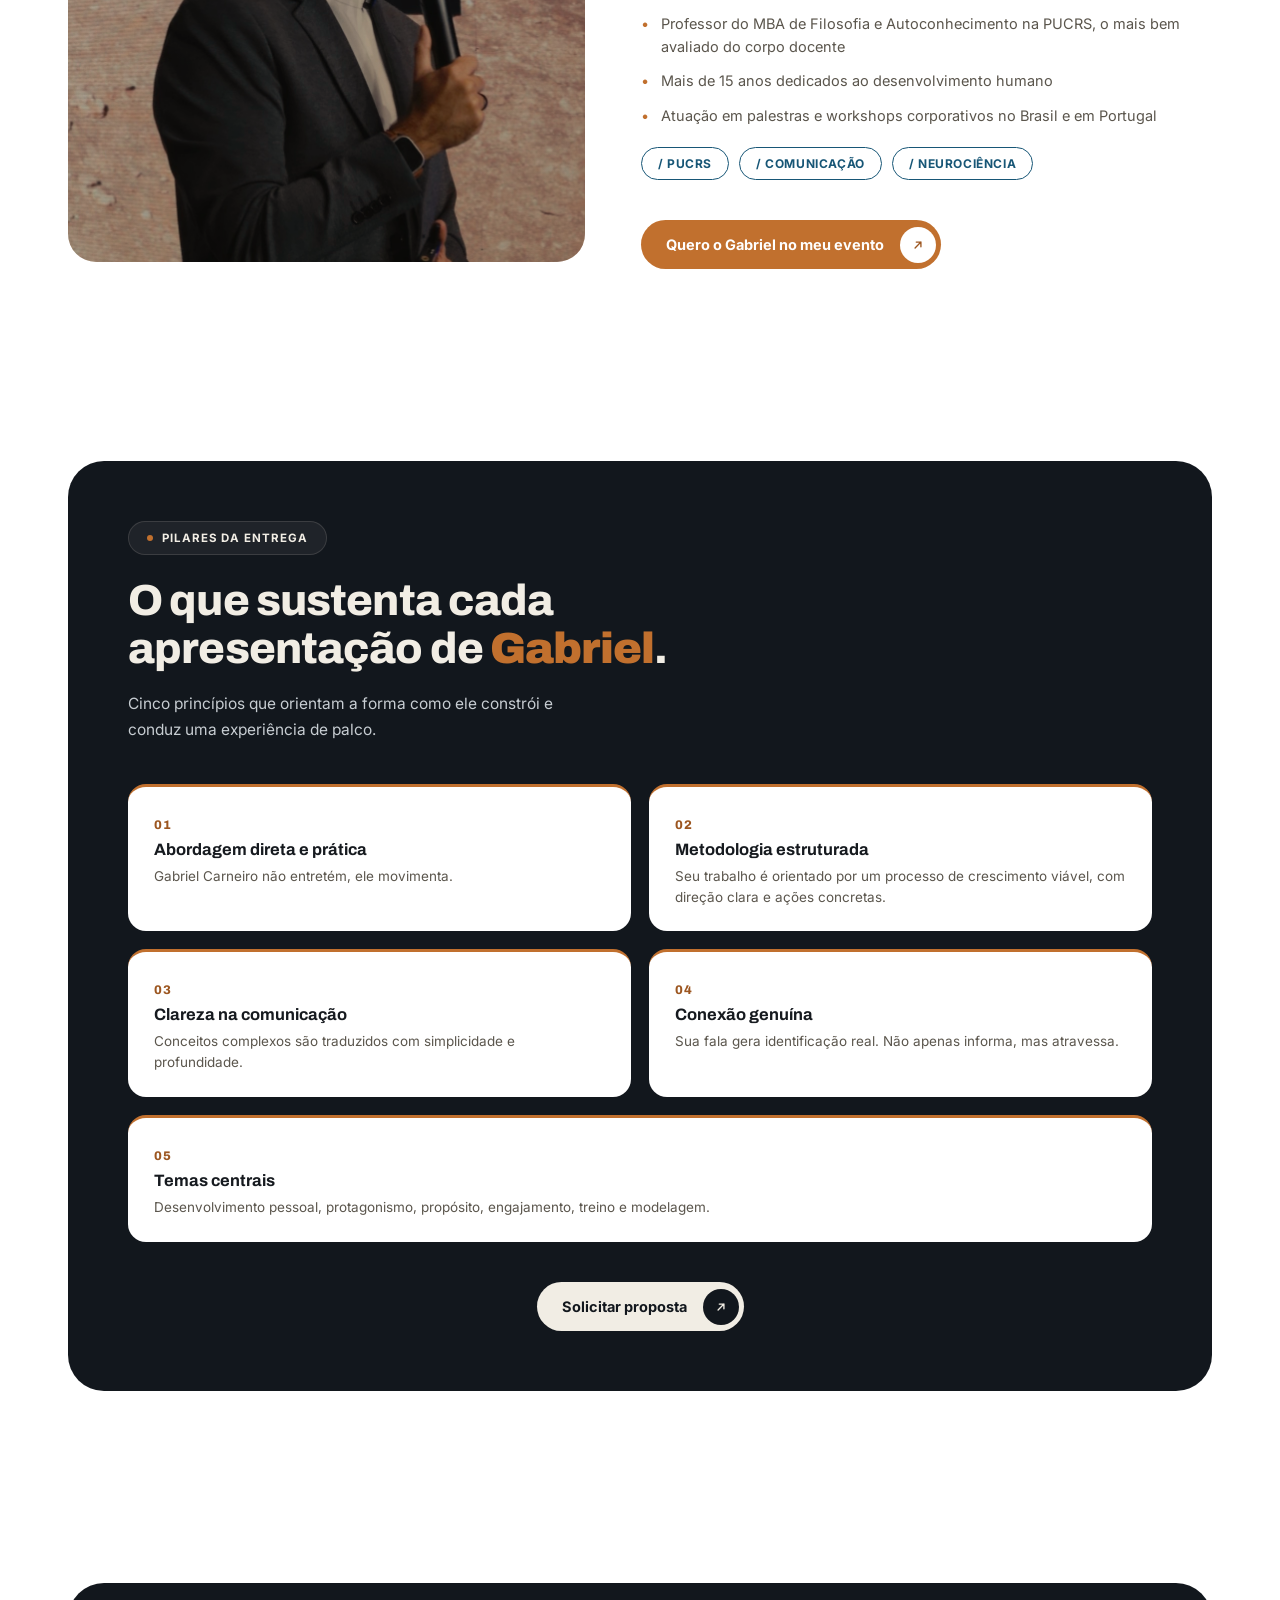
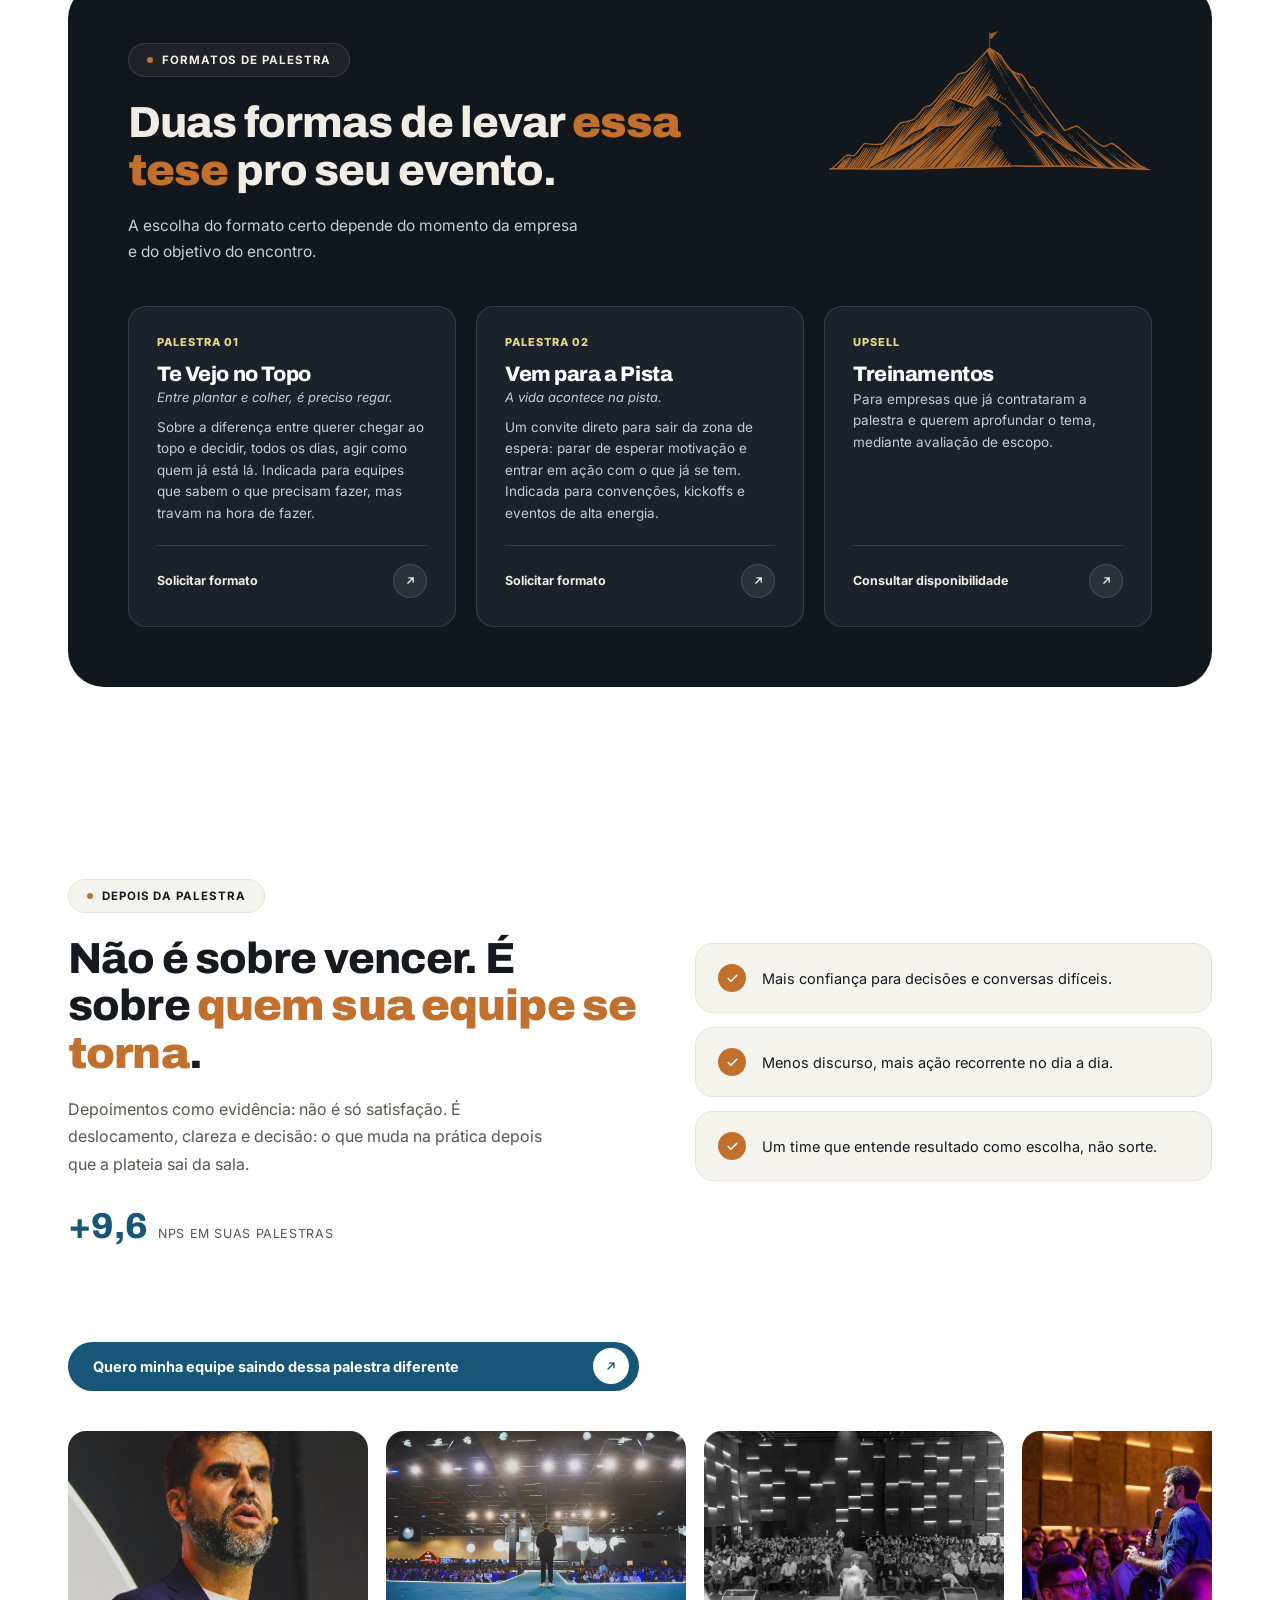
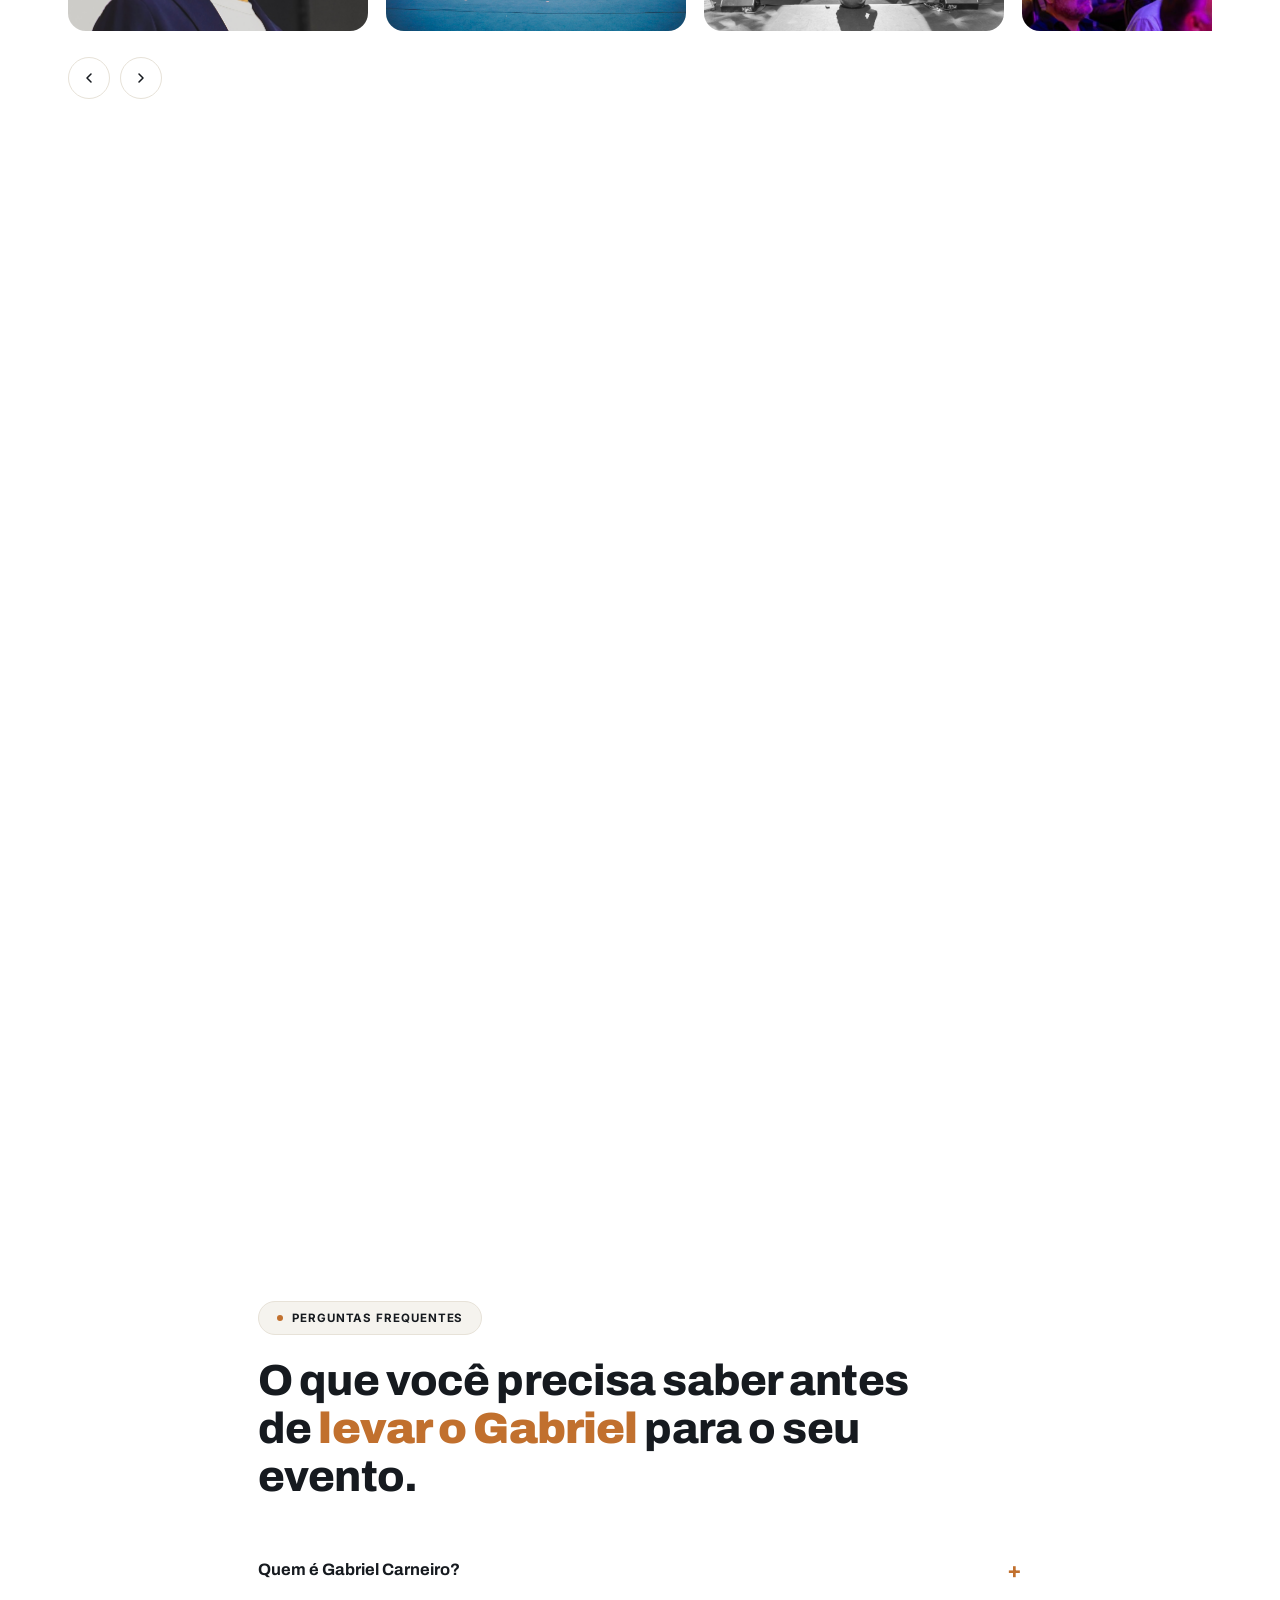
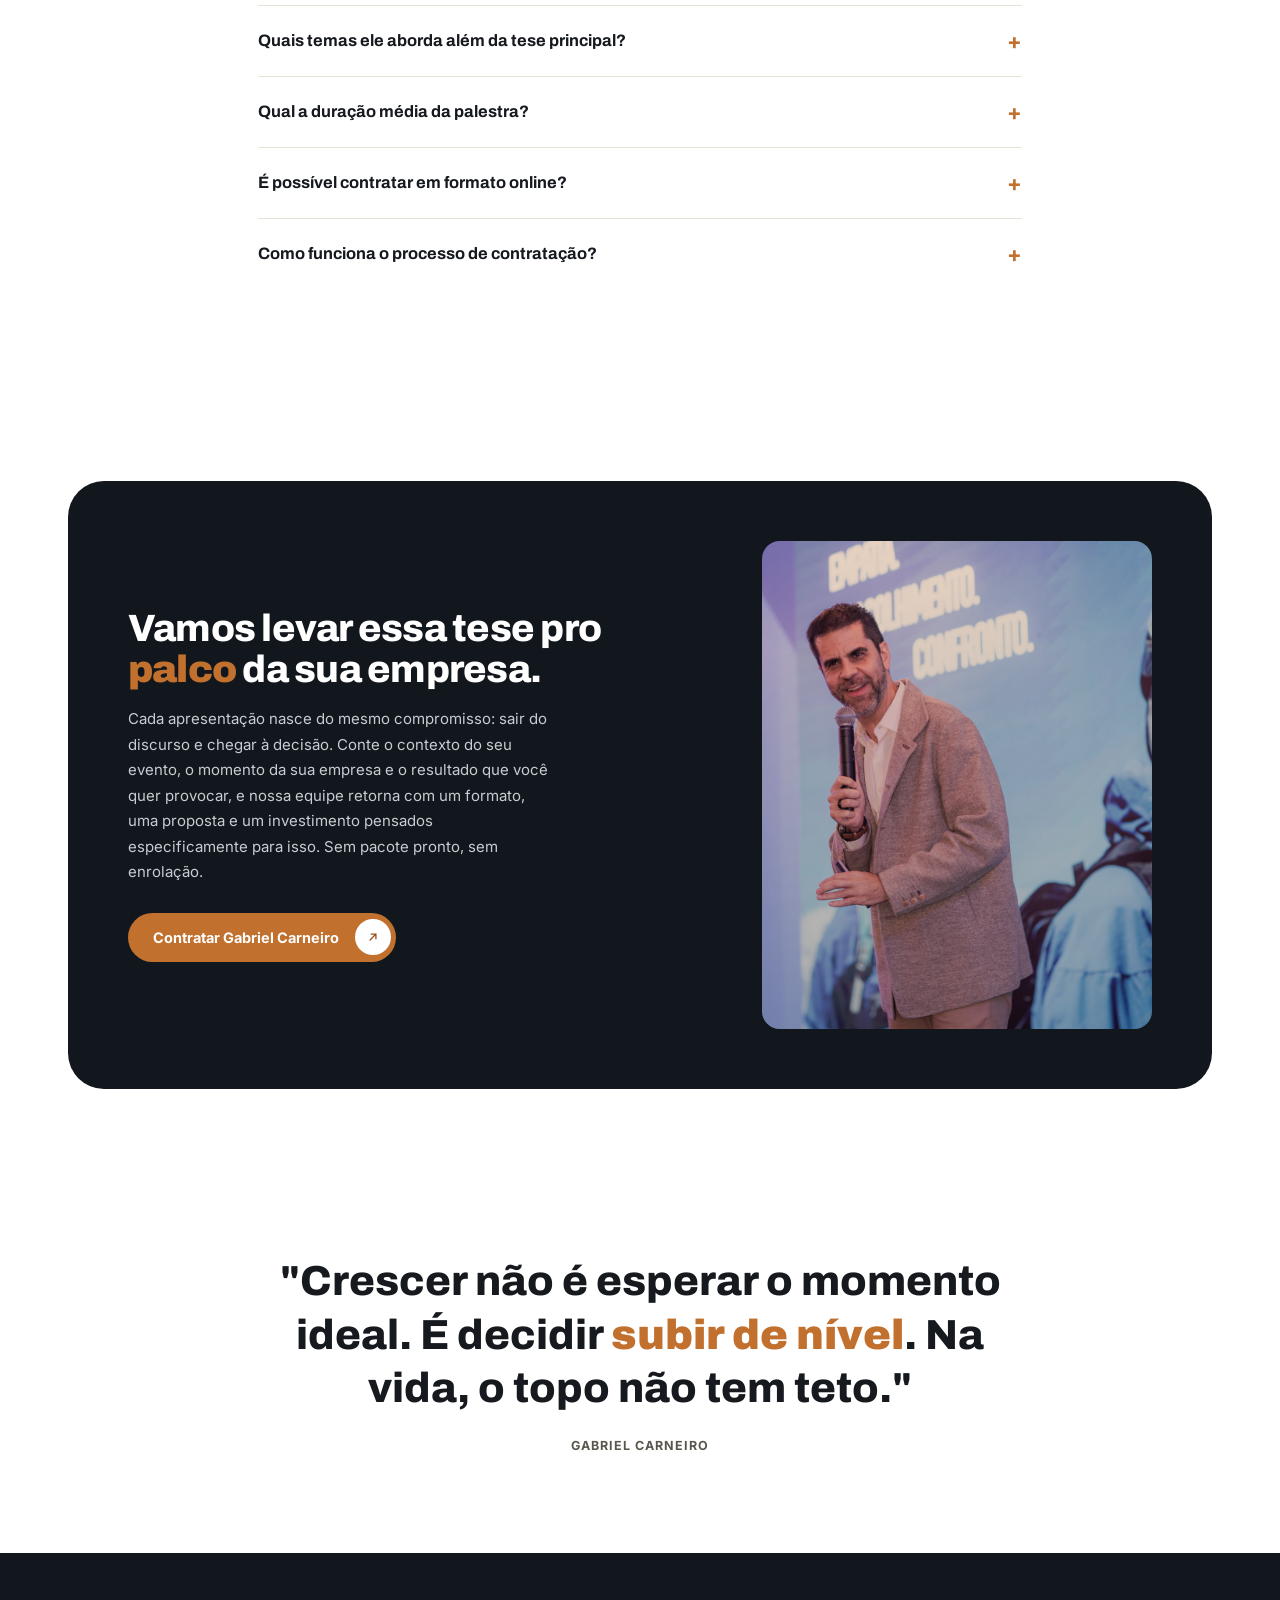
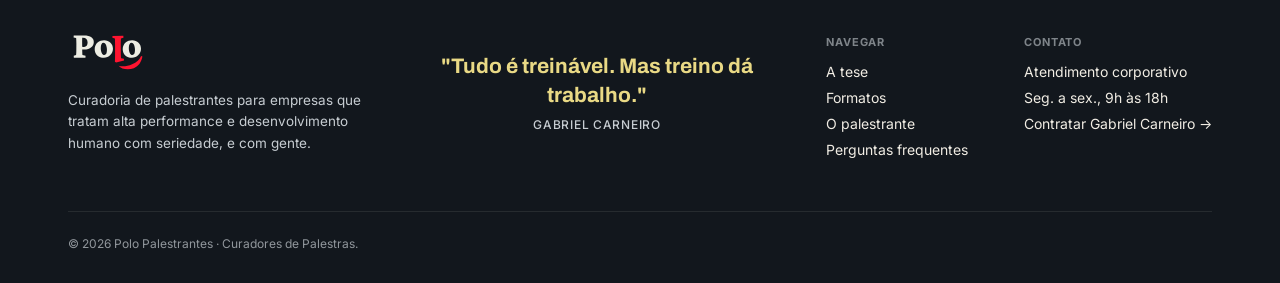
==== commit bb525167: "Adicionar ilustracao de montanha na secao Formatos" ====
--- a/site/index.html
+++ b/site/index.html
@@ -289,6 +289,7 @@
 <section class="reveal" id="formatos">
   <div class="wrap">
     <div class="band">
+      <img class="band-deco" src="assets/img/montanha.svg" alt="" aria-hidden="true">
       <span class="badge badge-dark"><span class="dot"></span>FORMATOS DE PALESTRA</span>
       <h2 class="title-dark">Duas formas de levar <span class="accent">essa tese</span> pro seu evento.</h2>
       <p class="lede-dark">A escolha do formato certo depende do momento da empresa e do objetivo do encontro.</p>
--- a/site/css/styles.css
+++ b/site/css/styles.css
@@ -226,6 +226,8 @@
 
   /* formatos band: dark, unified */
   .band{ background:var(--dark); border-radius:36px; padding:60px; color:var(--cream-on-dark); position:relative; overflow:hidden; }
+  .band-deco{ position:absolute; top:44px; right:56px; width:clamp(230px,26vw,340px); height:auto; opacity:.85; pointer-events:none; z-index:0; }
+  .band > .badge, .band > .title-dark, .band > .lede-dark{ position:relative; z-index:1; }
   .format-grid{ display:grid; grid-template-columns:repeat(3,1fr); gap:20px; margin-top:40px; position:relative; z-index:1; }
   .fcard{ background:var(--dark-2); border:1px solid var(--line-dark); border-radius:var(--radius-md); padding:28px; display:flex; flex-direction:column; height:100%; transition:transform .25s ease, border-color .25s ease; }
   .fcard:hover{ transform:translateY(-6px); border-color:rgba(241,237,228,0.3); }
@@ -326,6 +328,7 @@
     .cards3, .format-grid, .test-grid2, .pilares-grid{ grid-template-columns:1fr; }
     .pilares-grid .pilar-card:last-child{ grid-column:1; }
     .band, .pilares-section{ padding:36px; border-radius:24px; }
+    .band-deco{ width:150px; top:26px; right:22px; opacity:.4; }
     .hero-card{ padding:36px 36px 0; border-radius:24px; }
     .final-cta{ padding:36px; border-radius:24px; }
     form{ grid-template-columns:1fr; }
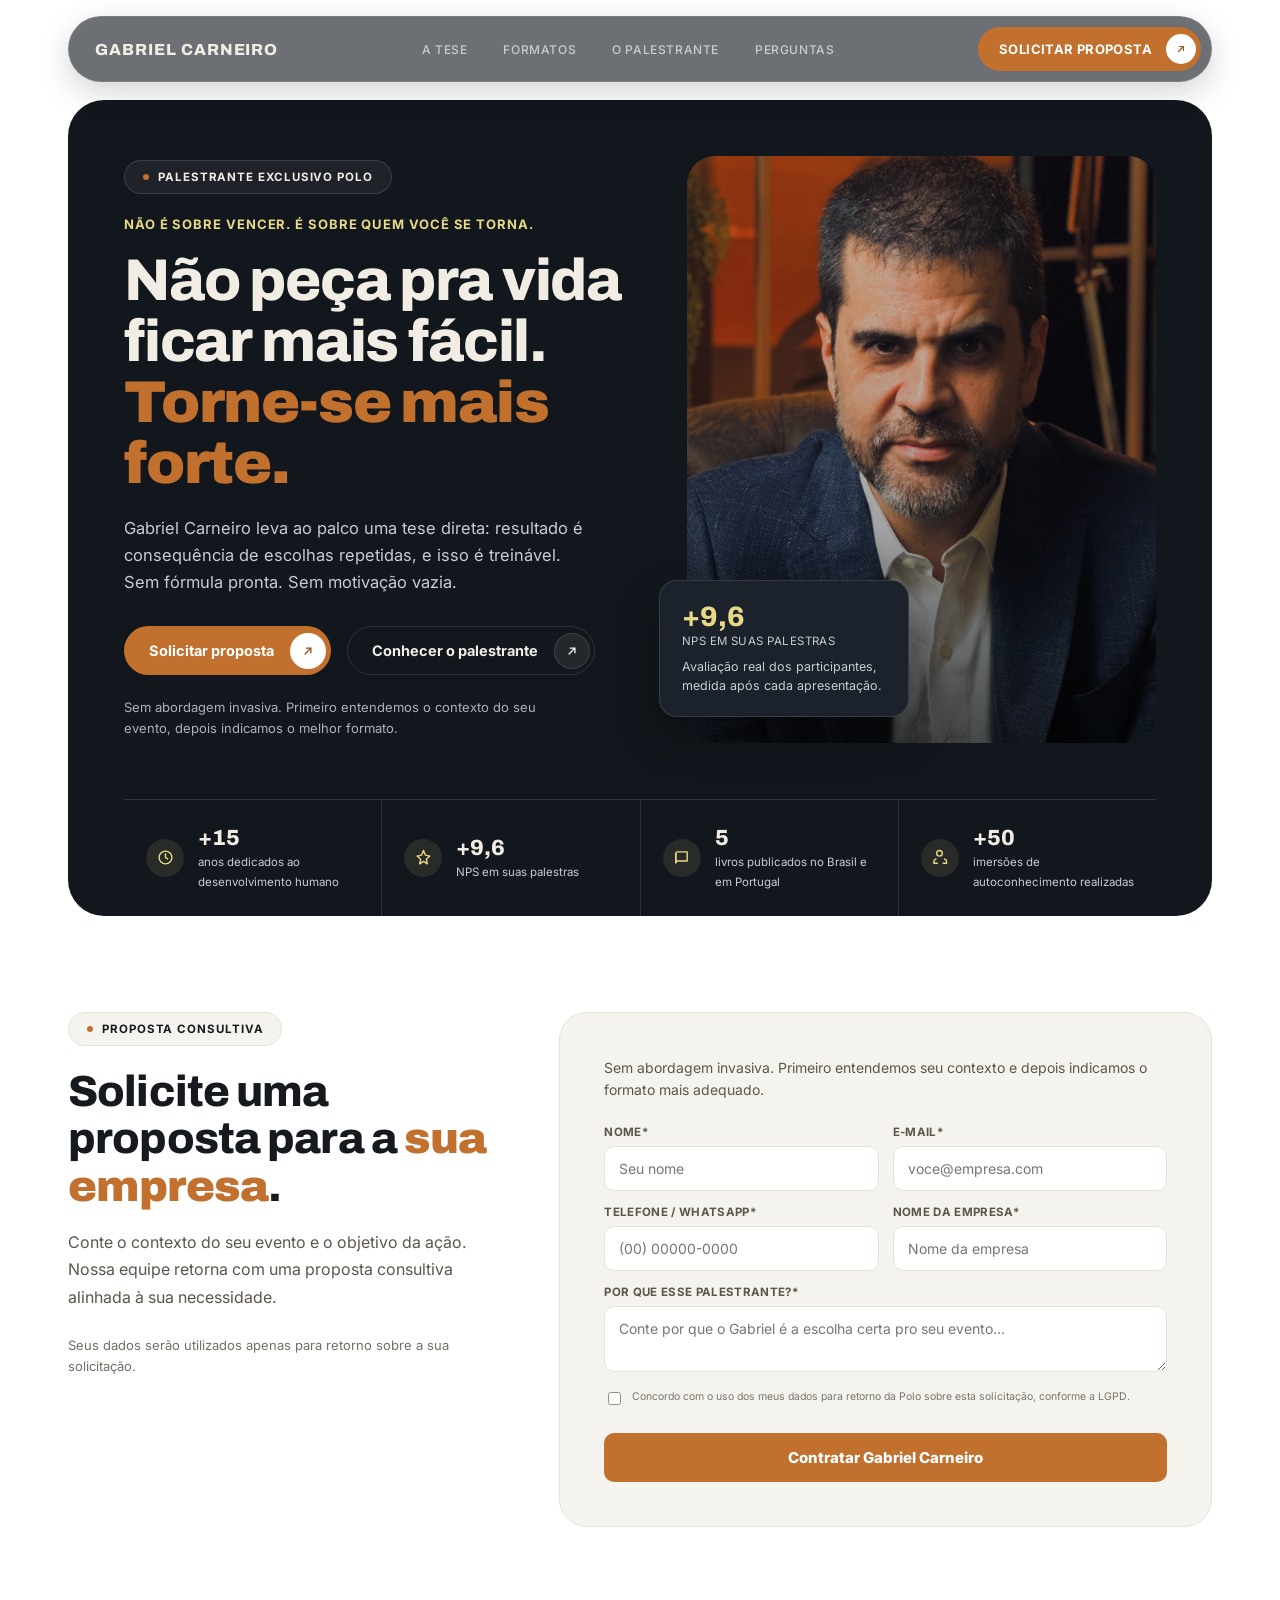
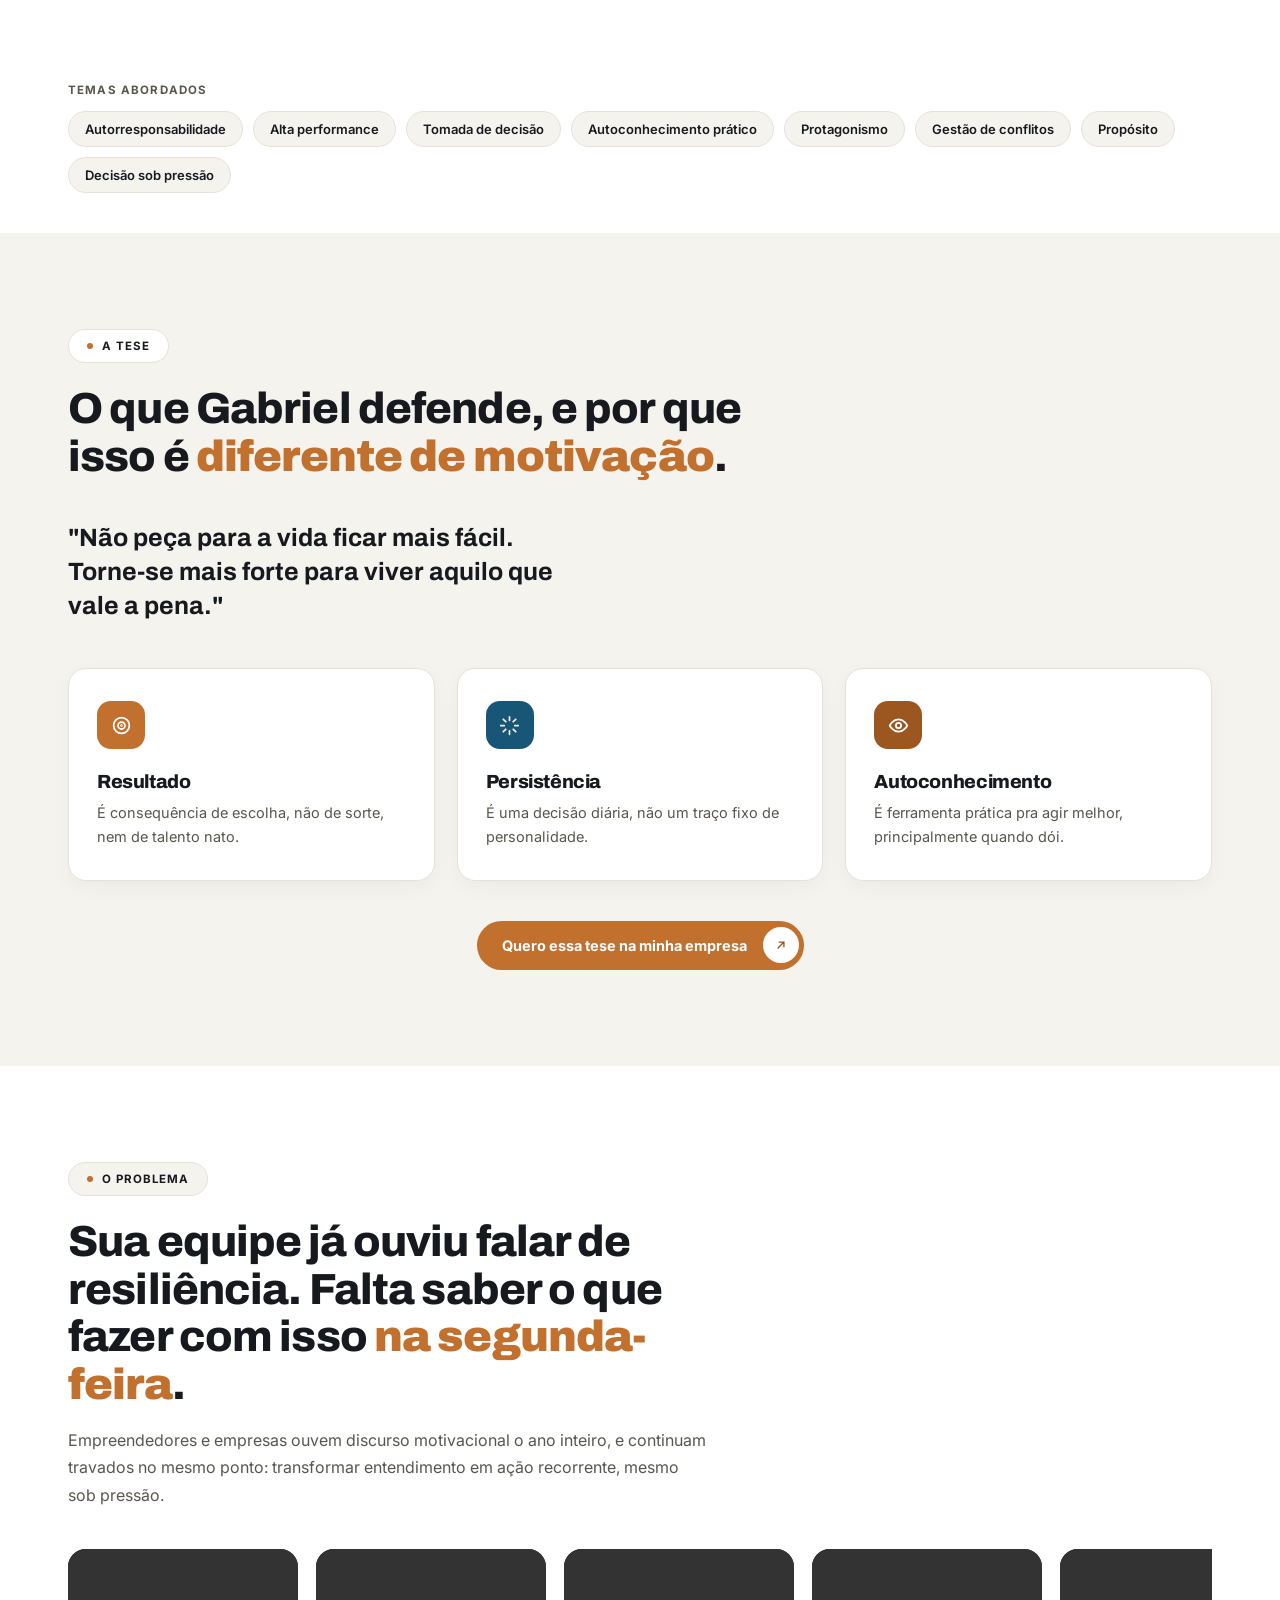
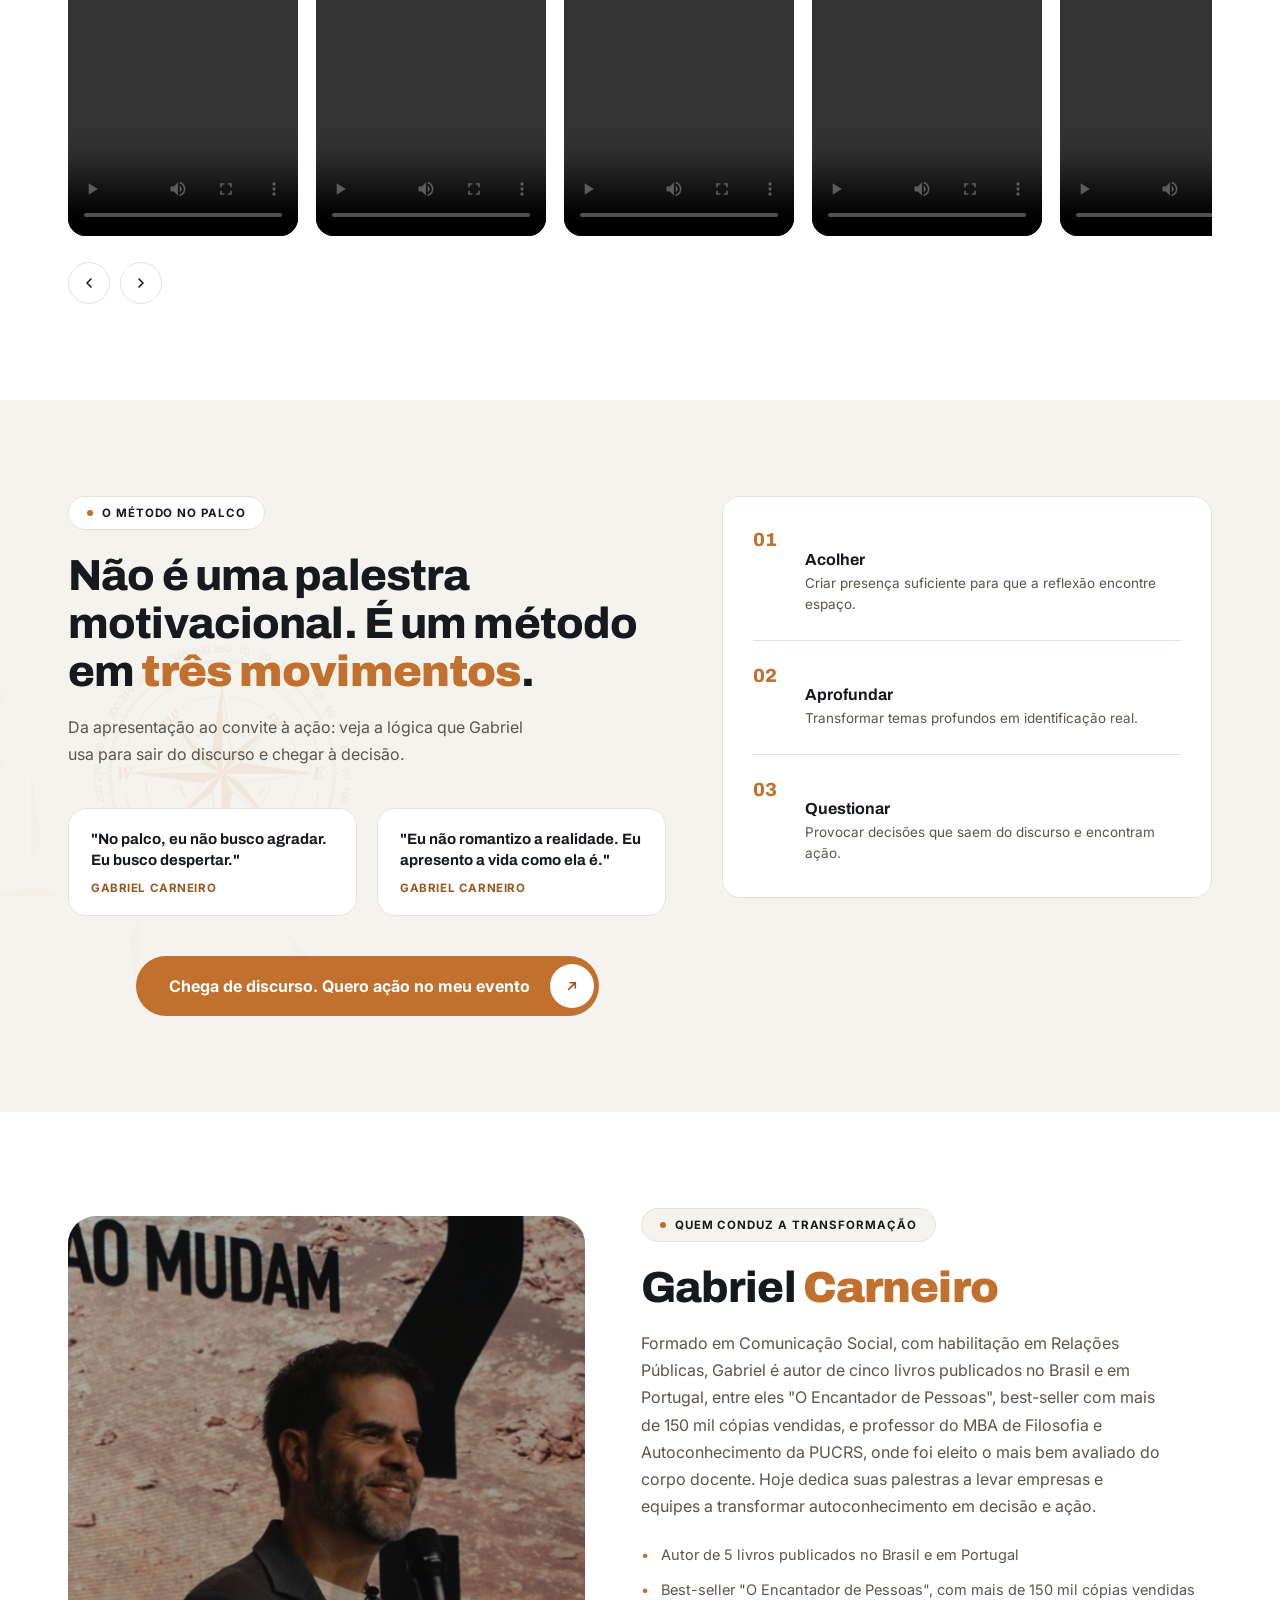
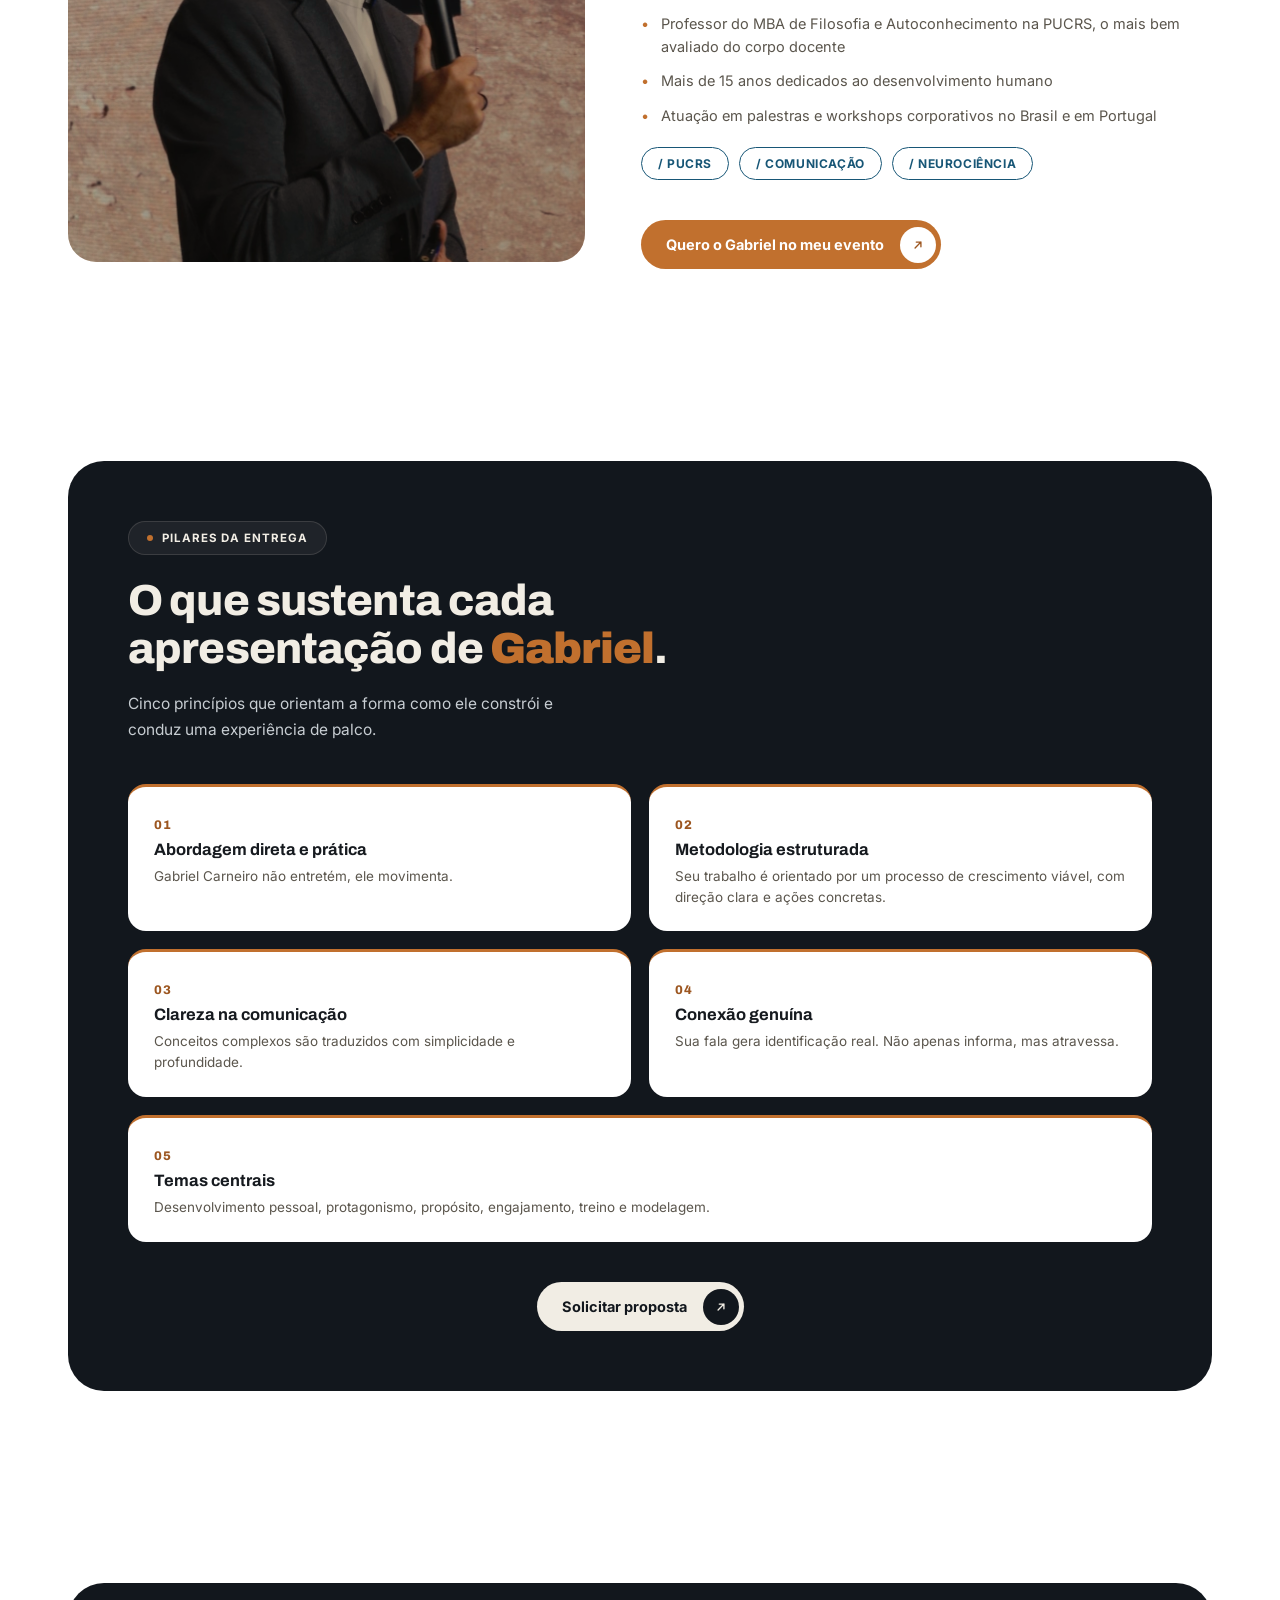
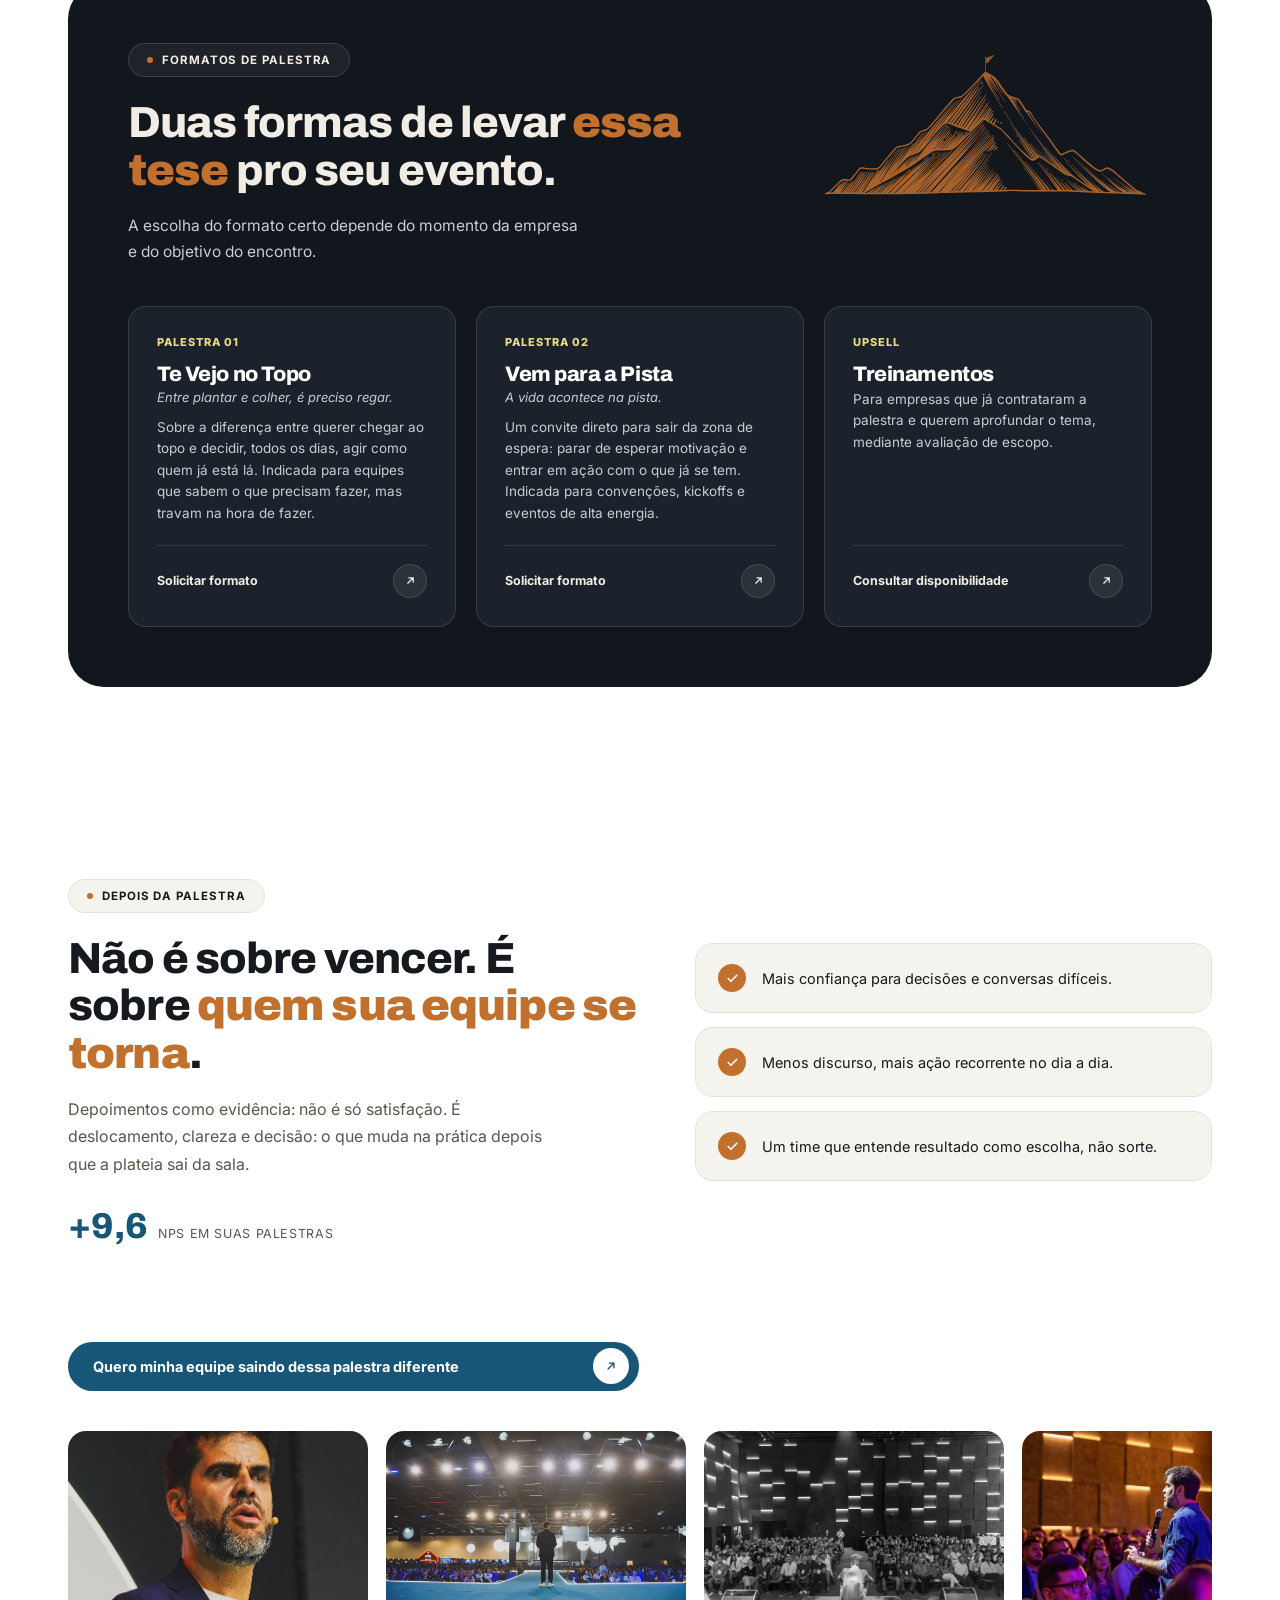
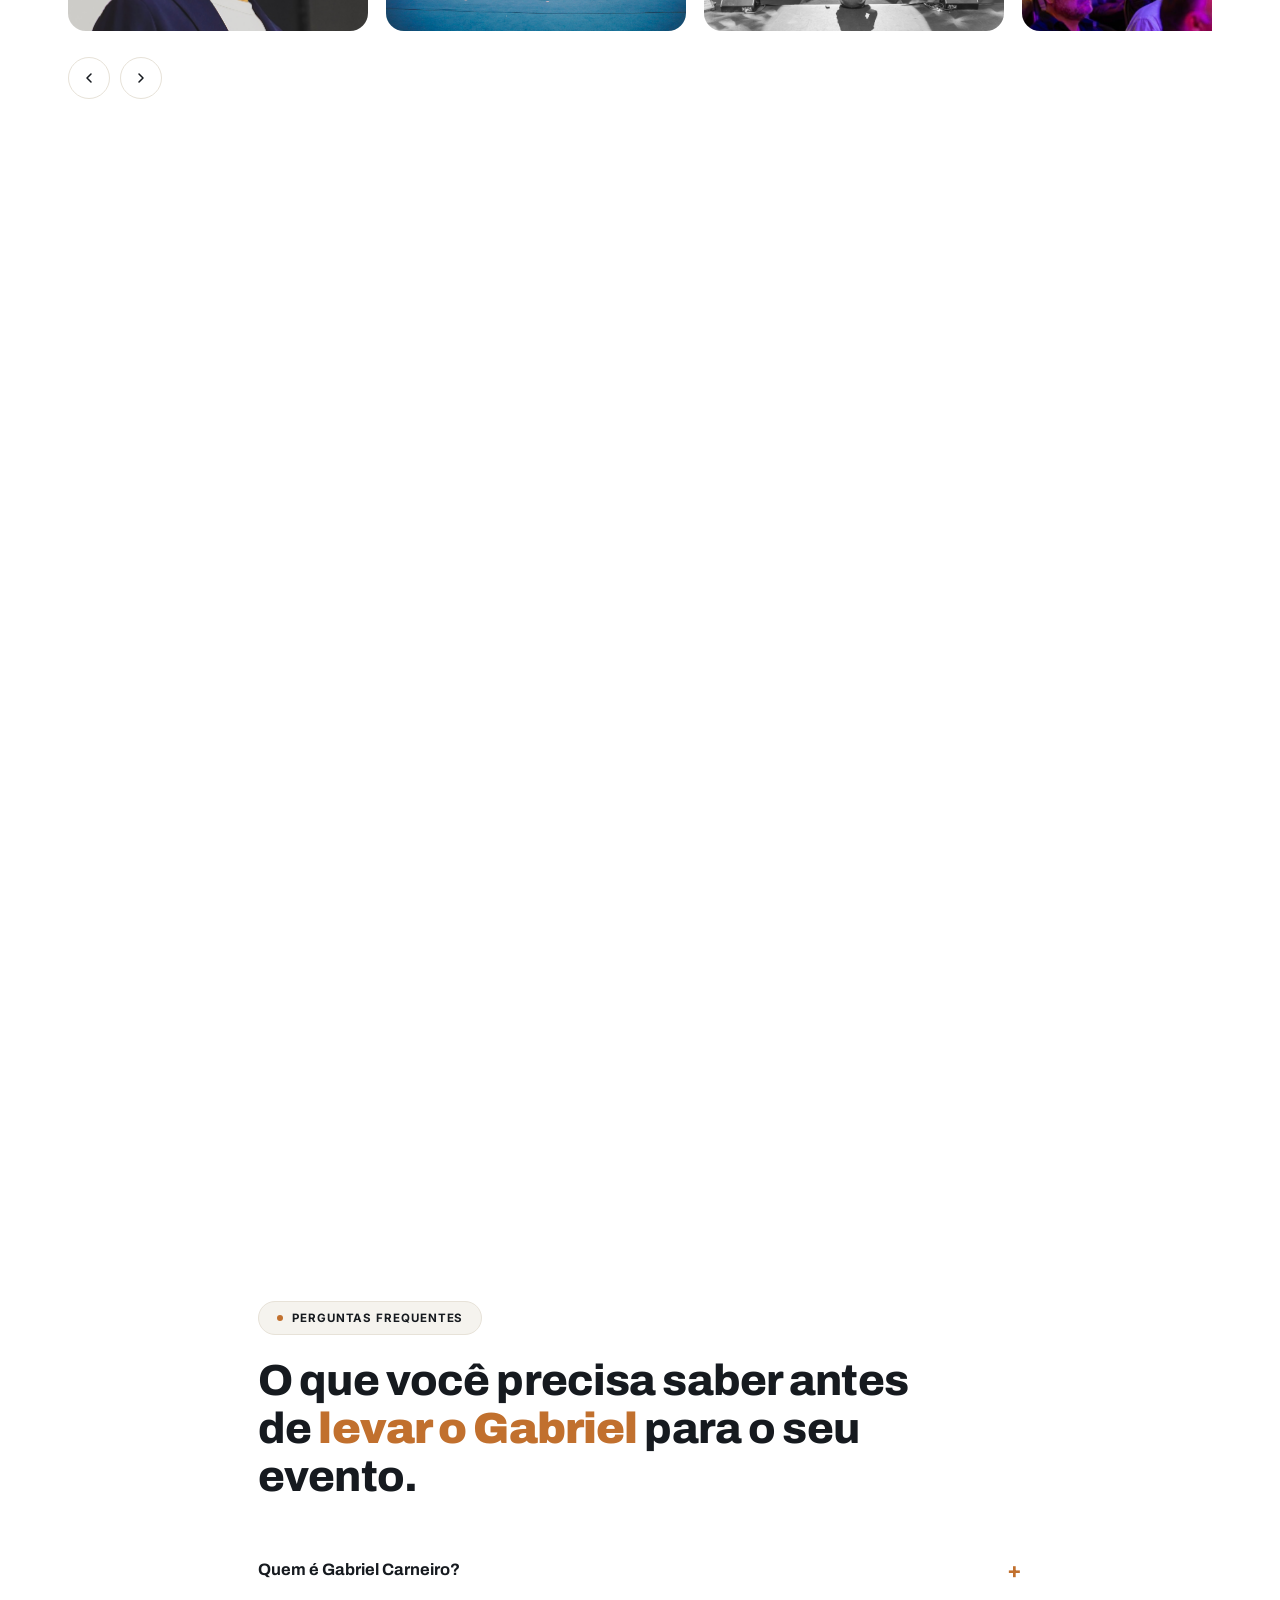
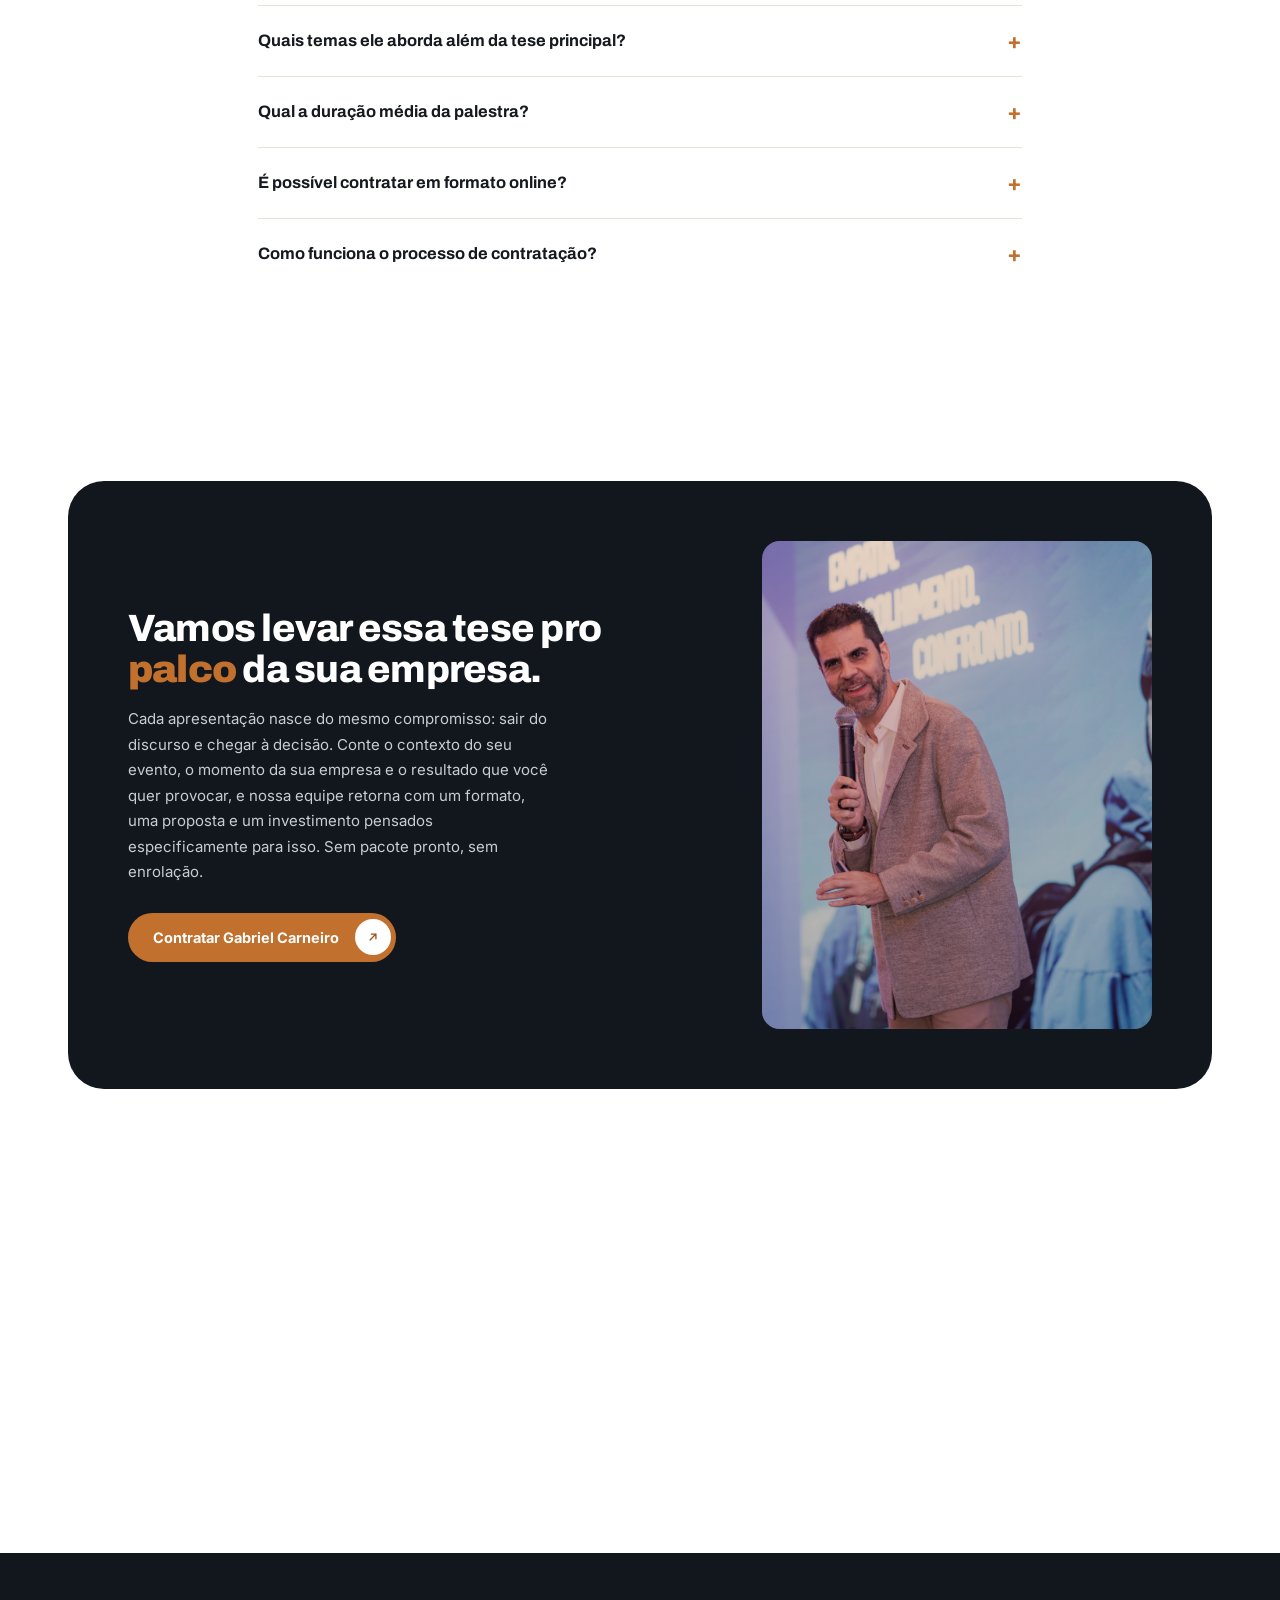
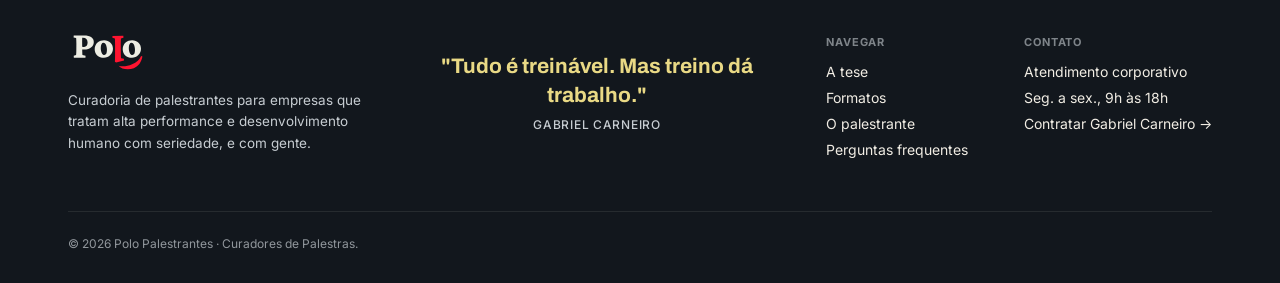
==== commit ecdfad11: "Alinhar montanha a base do titulo e adicionar bussola de fundo com parallax no metodo" ====
--- a/site/index.html
+++ b/site/index.html
@@ -196,6 +196,7 @@
 
 <!-- RESULTADO MOSTRADO / MÉTODO -->
 <section class="split-card reveal section-alt">
+  <img class="method-deco" src="assets/img/bussola.svg" alt="" aria-hidden="true" data-parallax>
   <div class="wrap grid2">
     <div>
       <span class="badge badge-light"><span class="dot"></span>O MÉTODO NO PALCO</span>
@@ -289,9 +290,11 @@
 <section class="reveal" id="formatos">
   <div class="wrap">
     <div class="band">
-      <img class="band-deco" src="assets/img/montanha.svg" alt="" aria-hidden="true">
-      <span class="badge badge-dark"><span class="dot"></span>FORMATOS DE PALESTRA</span>
-      <h2 class="title-dark">Duas formas de levar <span class="accent">essa tese</span> pro seu evento.</h2>
+      <div class="band-head">
+        <img class="band-deco" src="assets/img/montanha.svg" alt="" aria-hidden="true">
+        <span class="badge badge-dark"><span class="dot"></span>FORMATOS DE PALESTRA</span>
+        <h2 class="title-dark">Duas formas de levar <span class="accent">essa tese</span> pro seu evento.</h2>
+      </div>
       <p class="lede-dark">A escolha do formato certo depende do momento da empresa e do objetivo do encontro.</p>
       <div class="format-grid">
         <div class="fcard">
--- a/site/css/styles.css
+++ b/site/css/styles.css
@@ -185,6 +185,9 @@
   .icon-circle-nav svg{ width:16px; height:16px; stroke:var(--text-dark); transition:stroke .2s ease; }
 
   /* metodo / resultado mostrado */
+  .split-card{ position:relative; overflow:hidden; }
+  .method-deco{ position:absolute; left:-90px; top:50%; width:clamp(360px,42vw,620px); height:auto; opacity:.10; pointer-events:none; z-index:0; transform:translate(0,-50%); will-change:transform; }
+  .split-card .wrap{ position:relative; z-index:1; }
   .split-card .wrap.grid2{ display:grid; grid-template-columns:1.1fr .9fr; gap:56px; align-items:start; }
   .steps-card{ background:var(--paper-alt); border:1px solid var(--line); border-radius:var(--radius-md); padding:8px 30px; }
   .step-row{ display:flex; gap:20px; padding:24px 0; border-top:1px solid var(--line); transition:padding-left .25s ease; }
@@ -226,8 +229,10 @@
 
   /* formatos band: dark, unified */
   .band{ background:var(--dark); border-radius:36px; padding:60px; color:var(--cream-on-dark); position:relative; overflow:hidden; }
-  .band-deco{ position:absolute; top:44px; right:56px; width:clamp(230px,26vw,340px); height:auto; opacity:.85; pointer-events:none; z-index:0; }
-  .band > .badge, .band > .title-dark, .band > .lede-dark{ position:relative; z-index:1; }
+  .band-head{ position:relative; }
+  .band-deco{ position:absolute; right:0; bottom:0; width:clamp(230px,26vw,340px); height:auto; opacity:.85; pointer-events:none; z-index:0; }
+  .band-head .badge, .band-head .title-dark{ position:relative; z-index:1; }
+  .band > .lede-dark{ position:relative; z-index:1; }
   .format-grid{ display:grid; grid-template-columns:repeat(3,1fr); gap:20px; margin-top:40px; position:relative; z-index:1; }
   .fcard{ background:var(--dark-2); border:1px solid var(--line-dark); border-radius:var(--radius-md); padding:28px; display:flex; flex-direction:column; height:100%; transition:transform .25s ease, border-color .25s ease; }
   .fcard:hover{ transform:translateY(-6px); border-color:rgba(241,237,228,0.3); }
@@ -324,11 +329,15 @@
   footer .logo-mark img,footer .logo-mark svg{ height:44px; width:auto; display:block; }
 
   @media (max-width: 960px){
+    .btn .label{ white-space:normal; }
+    .section-cta .btn{ max-width:100%; }
+    .section-cta.center .btn .label{ text-align:center; }
     .hero-grid, .about-grid, .final-cta, .form-section .wrap, .split-card .wrap.grid2, .cenario-grid{ grid-template-columns:1fr; }
     .cards3, .format-grid, .test-grid2, .pilares-grid{ grid-template-columns:1fr; }
     .pilares-grid .pilar-card:last-child{ grid-column:1; }
     .band, .pilares-section{ padding:36px; border-radius:24px; }
-    .band-deco{ width:150px; top:26px; right:22px; opacity:.4; }
+    .band-deco{ width:130px; right:0; bottom:0; opacity:.4; }
+    .method-deco{ width:min(420px,90%); opacity:.08; }
     .hero-card{ padding:36px 36px 0; border-radius:24px; }
     .final-cta{ padding:36px; border-radius:24px; }
     form{ grid-template-columns:1fr; }
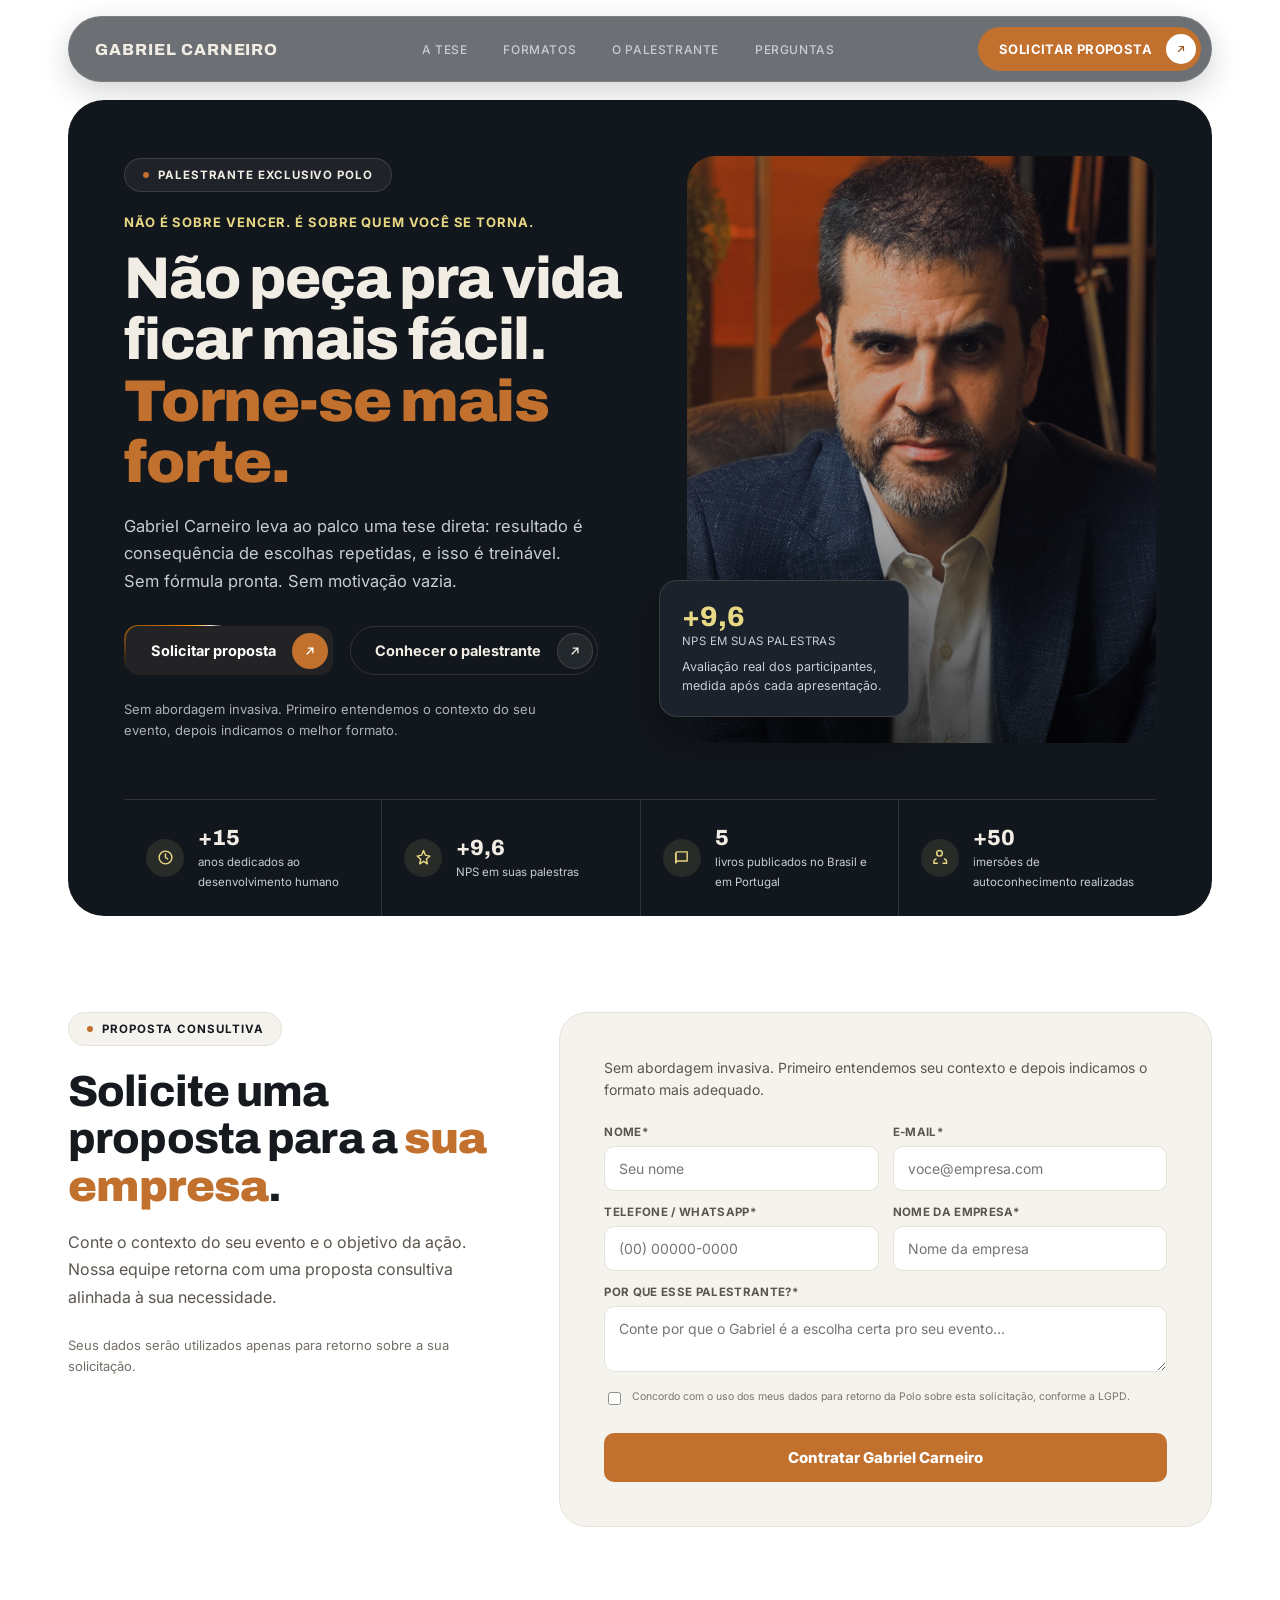
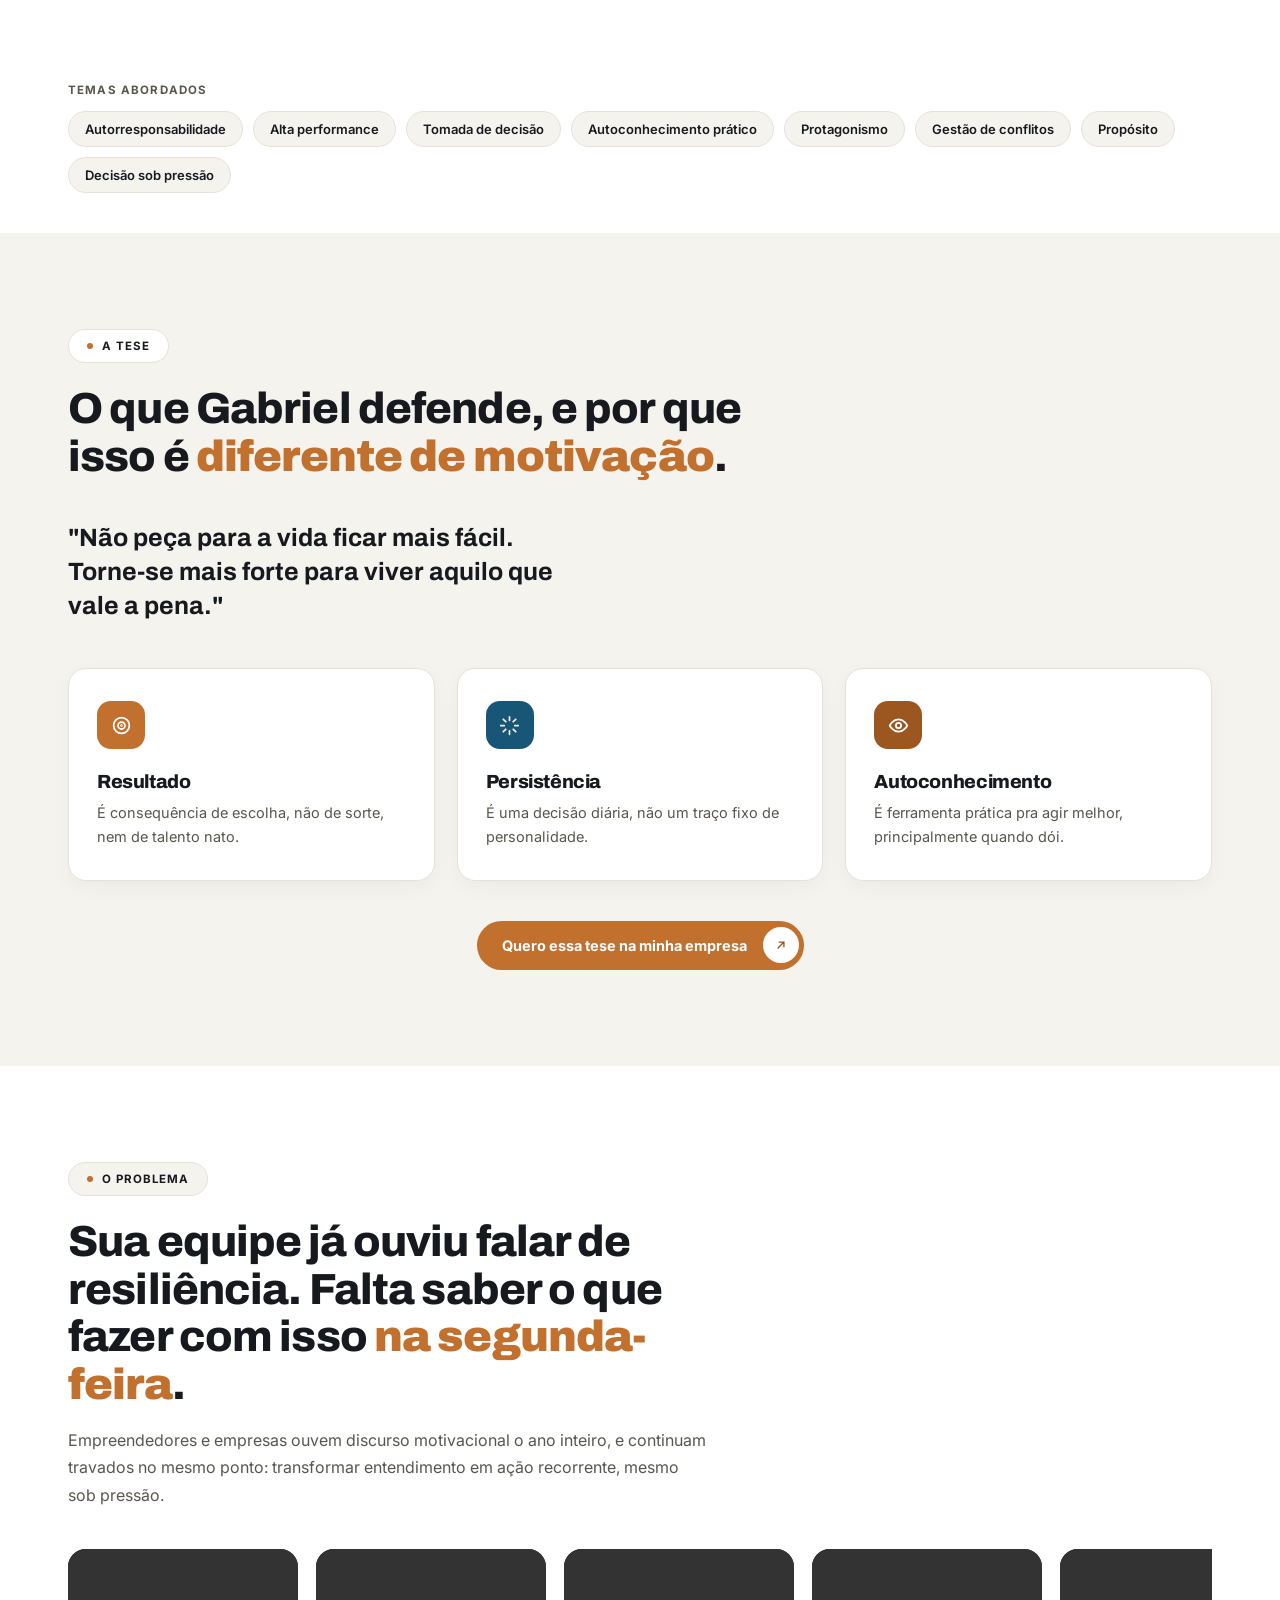
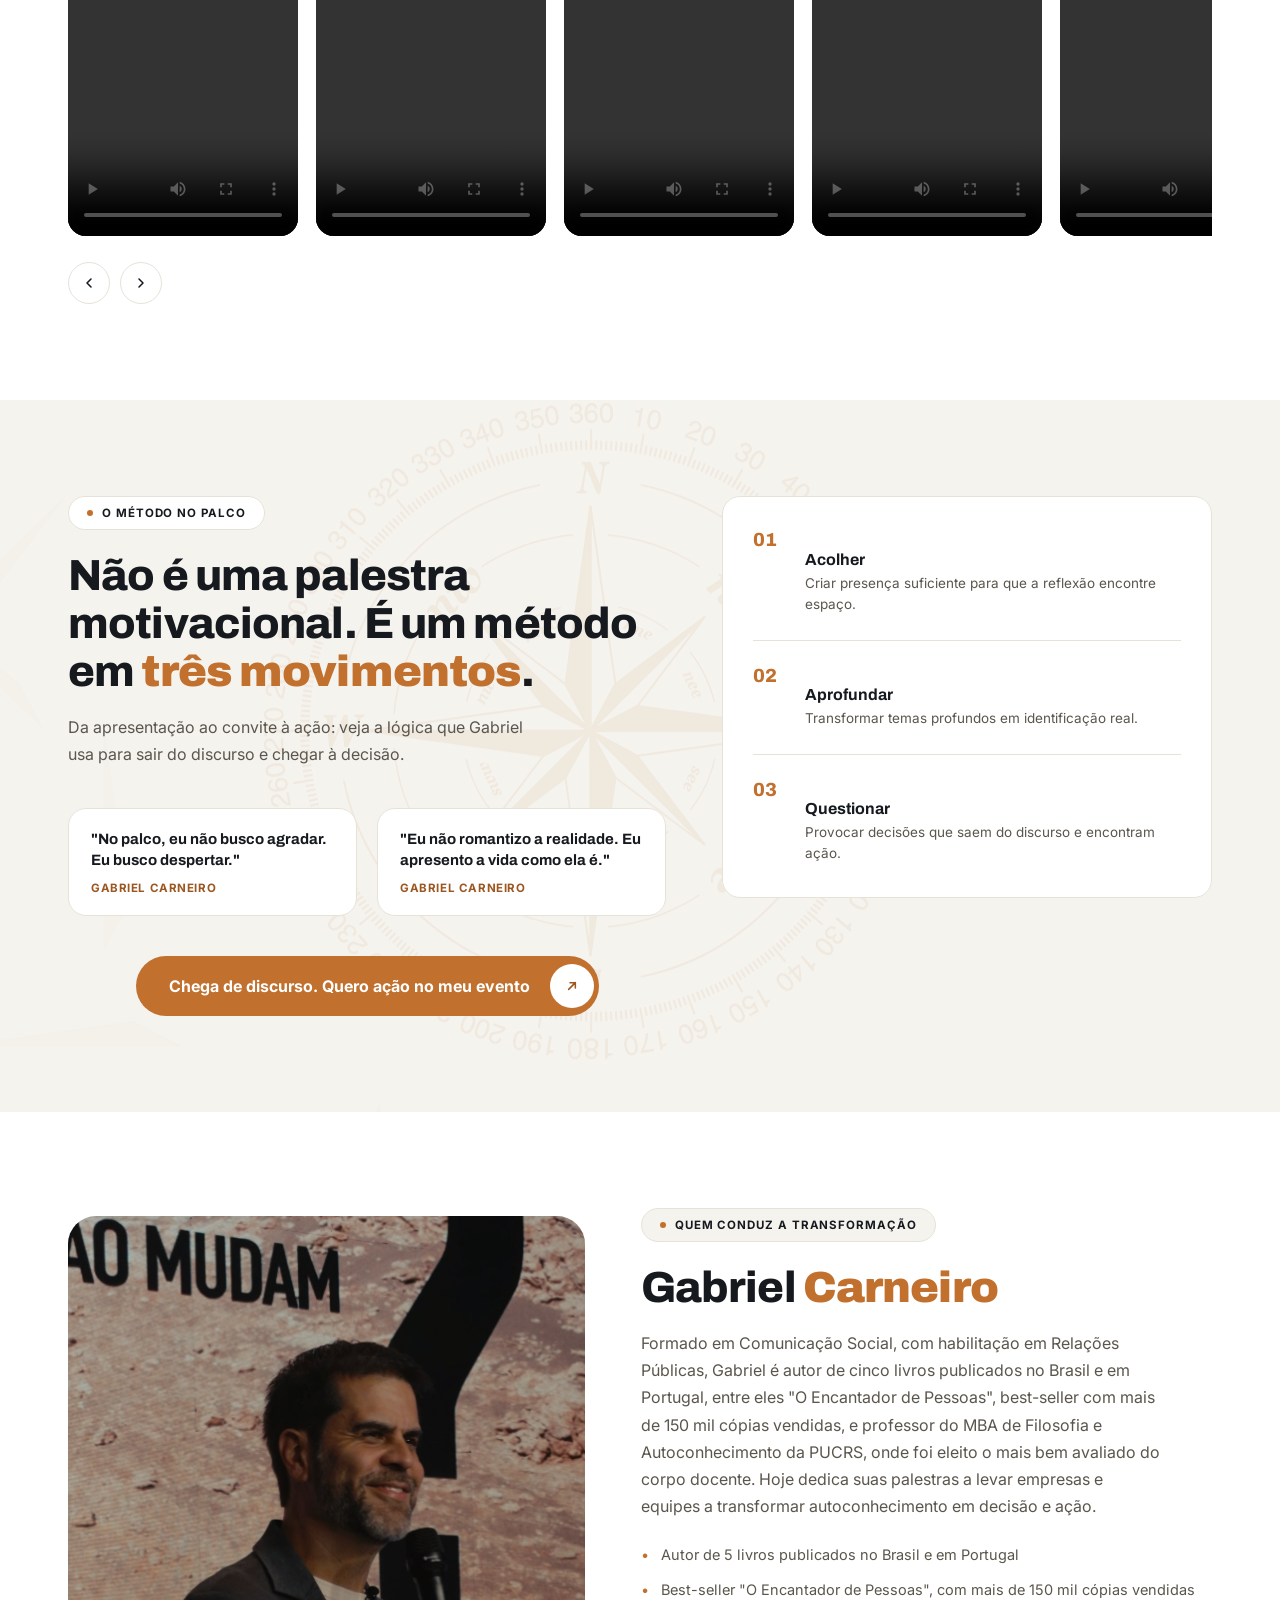
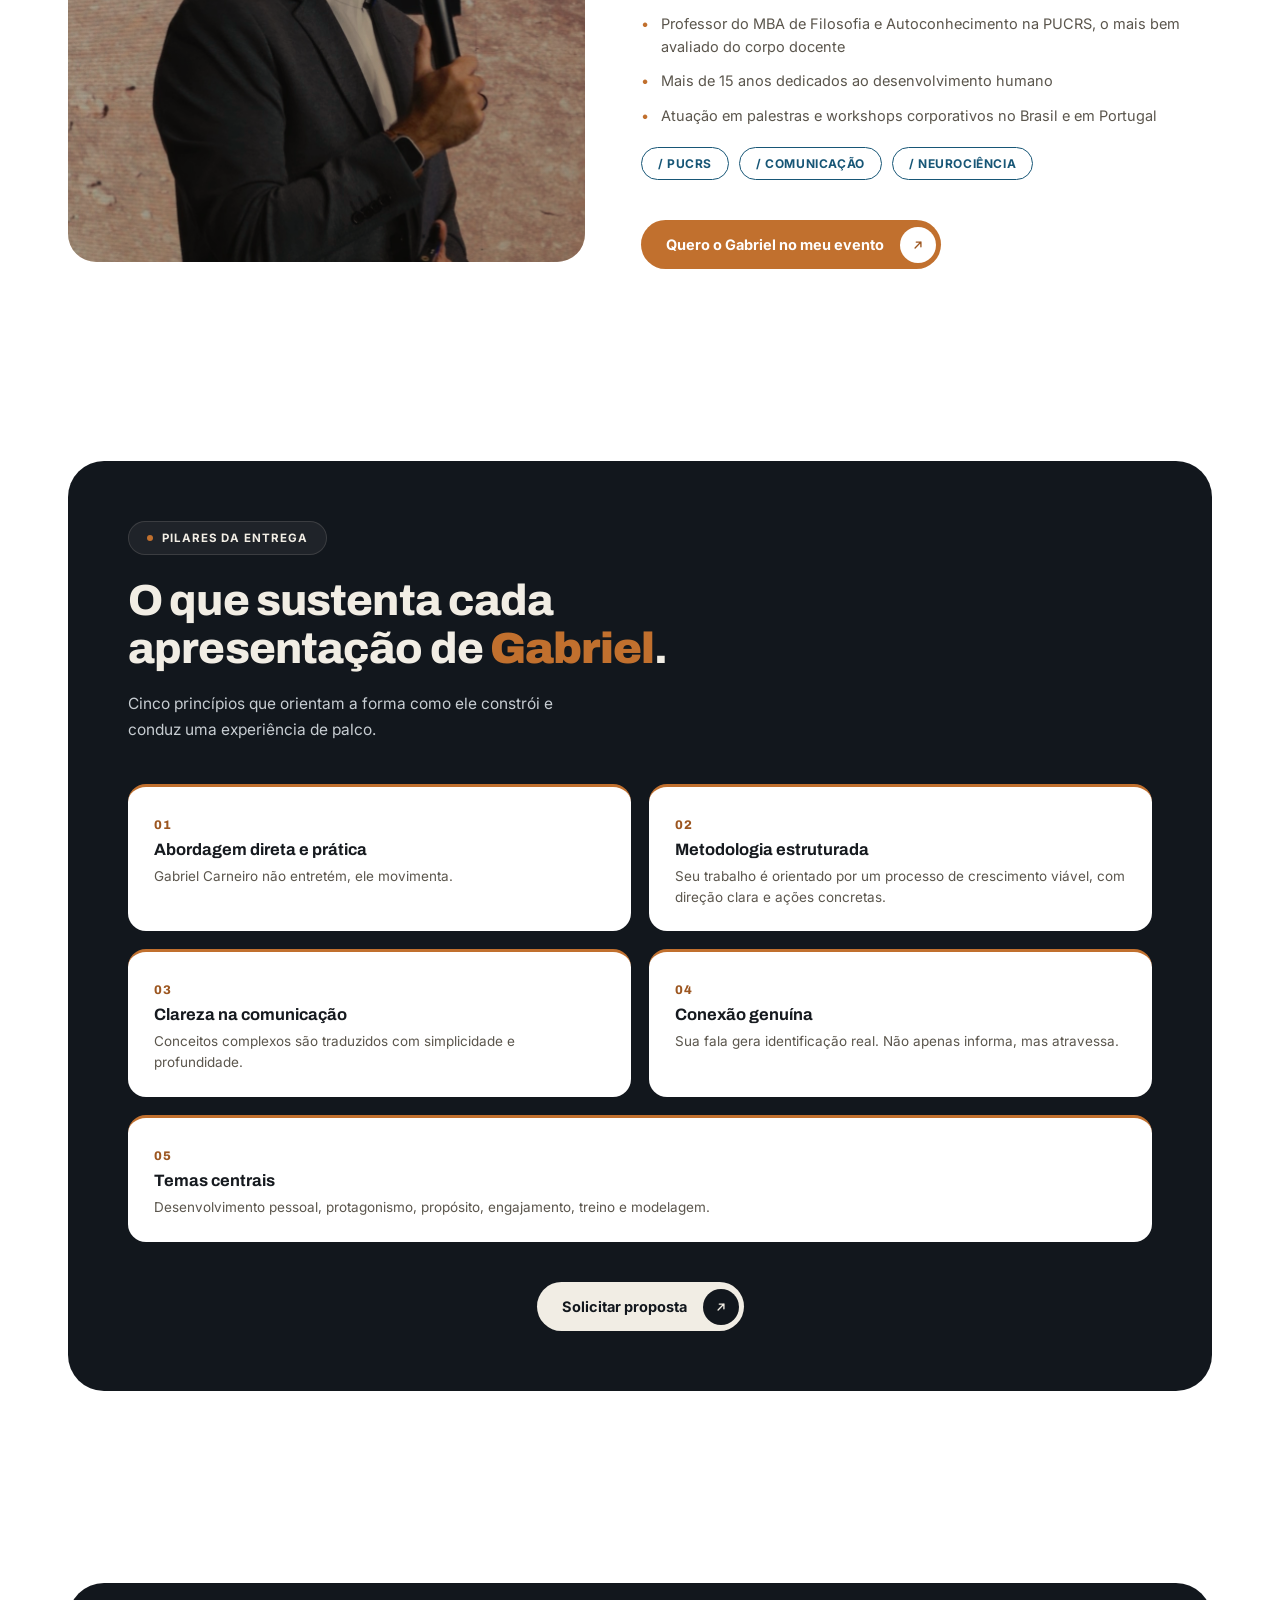
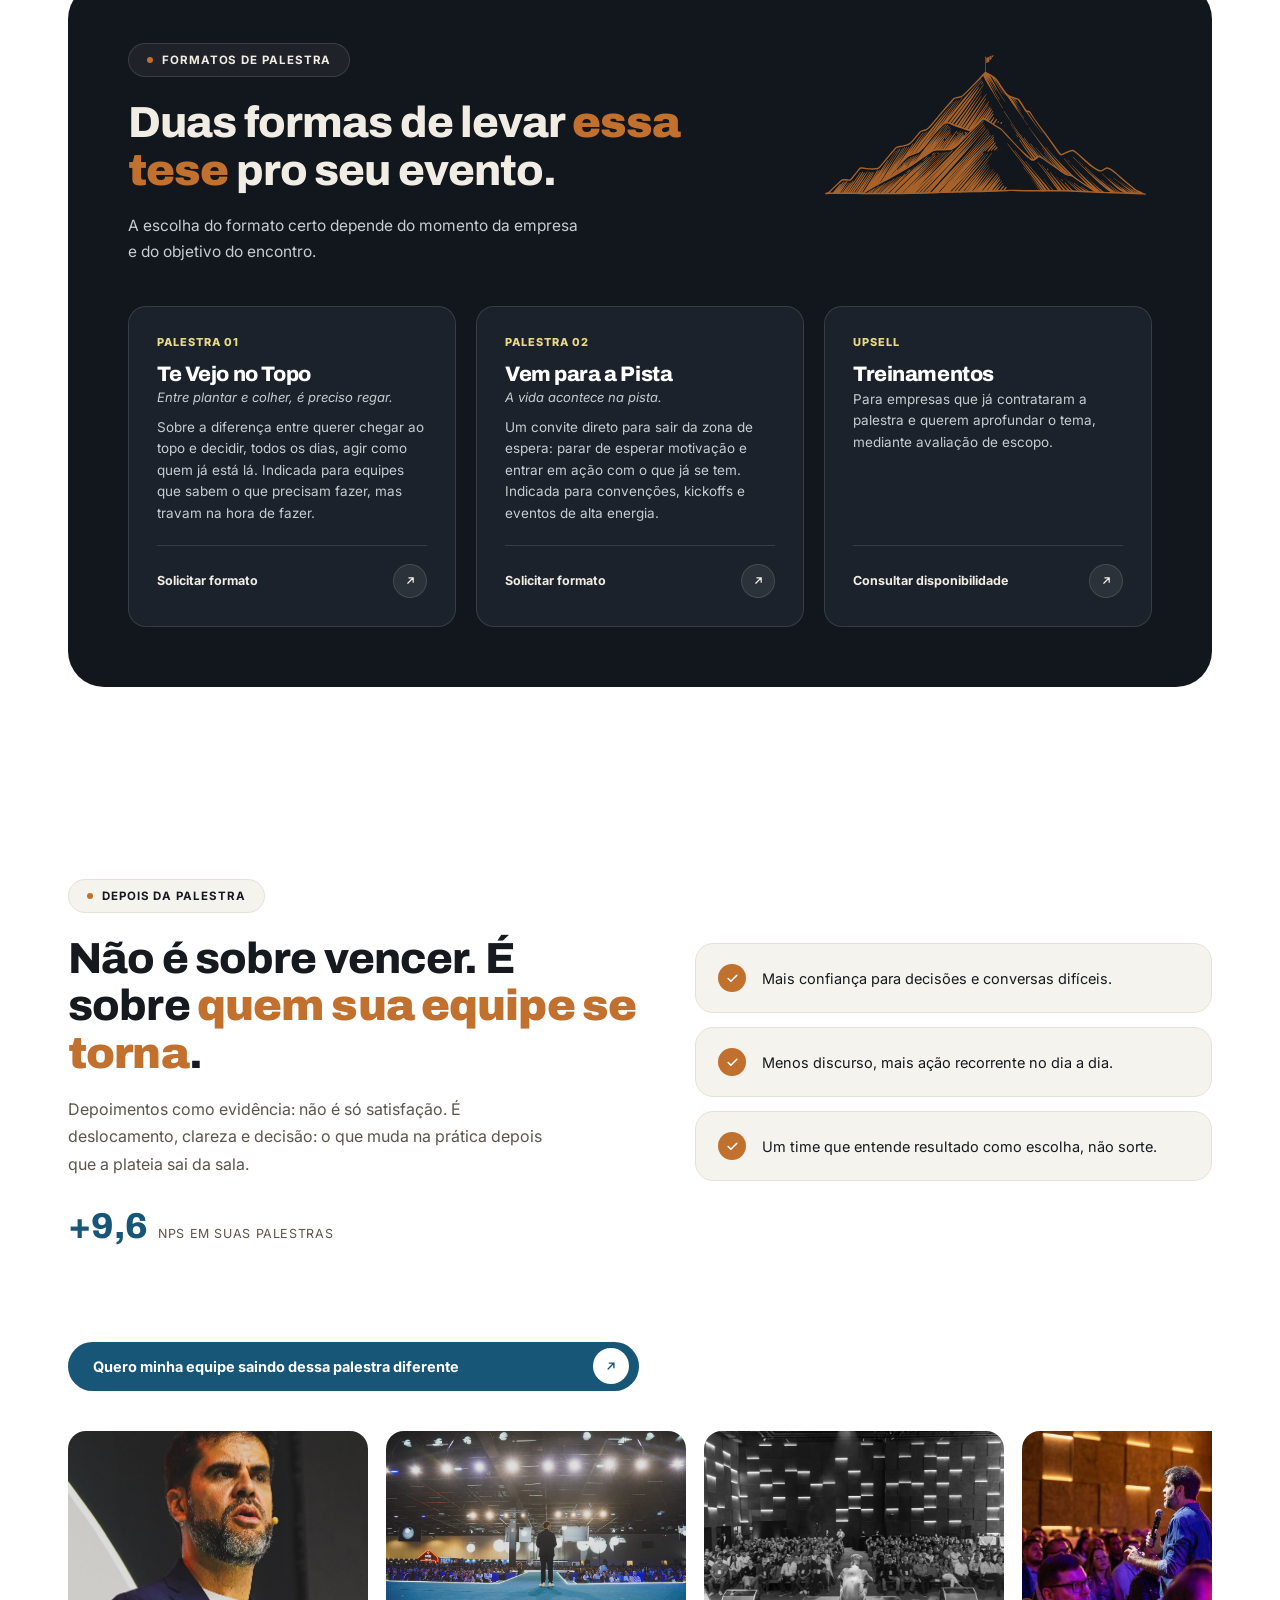
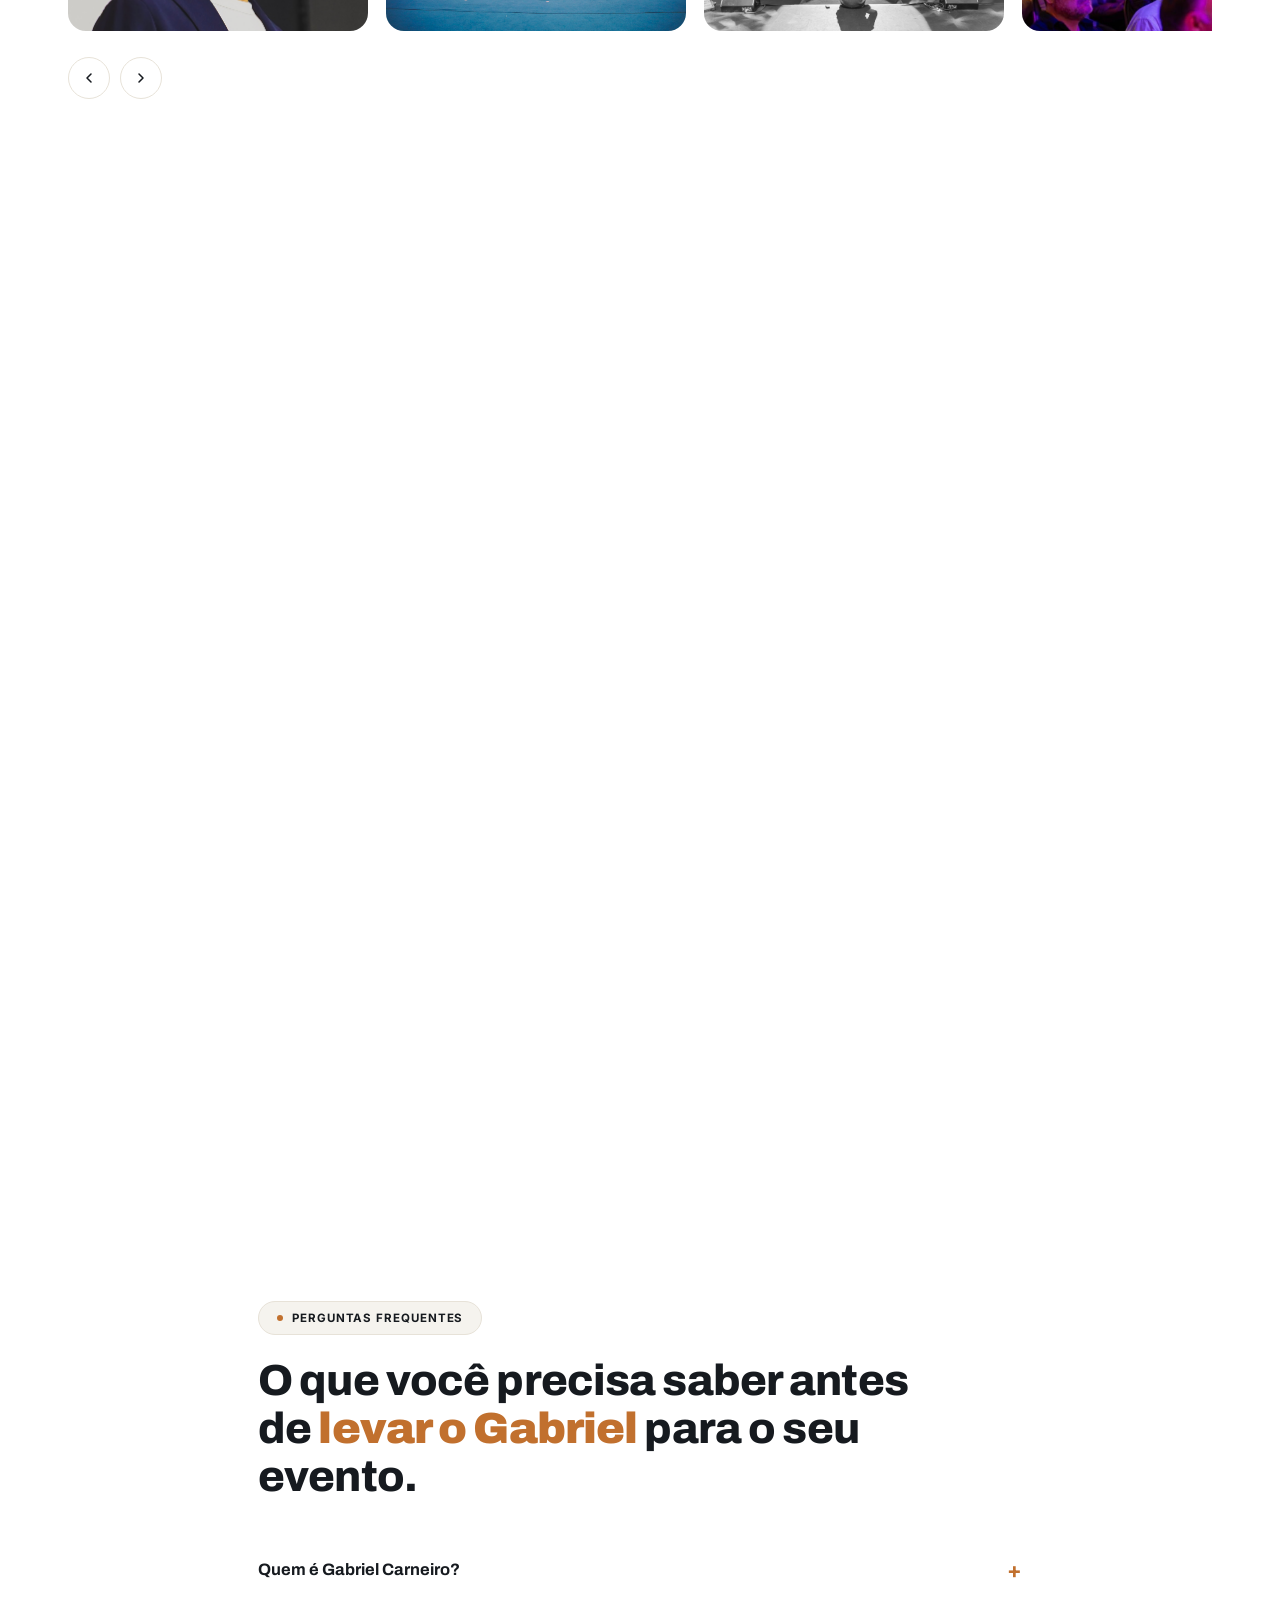
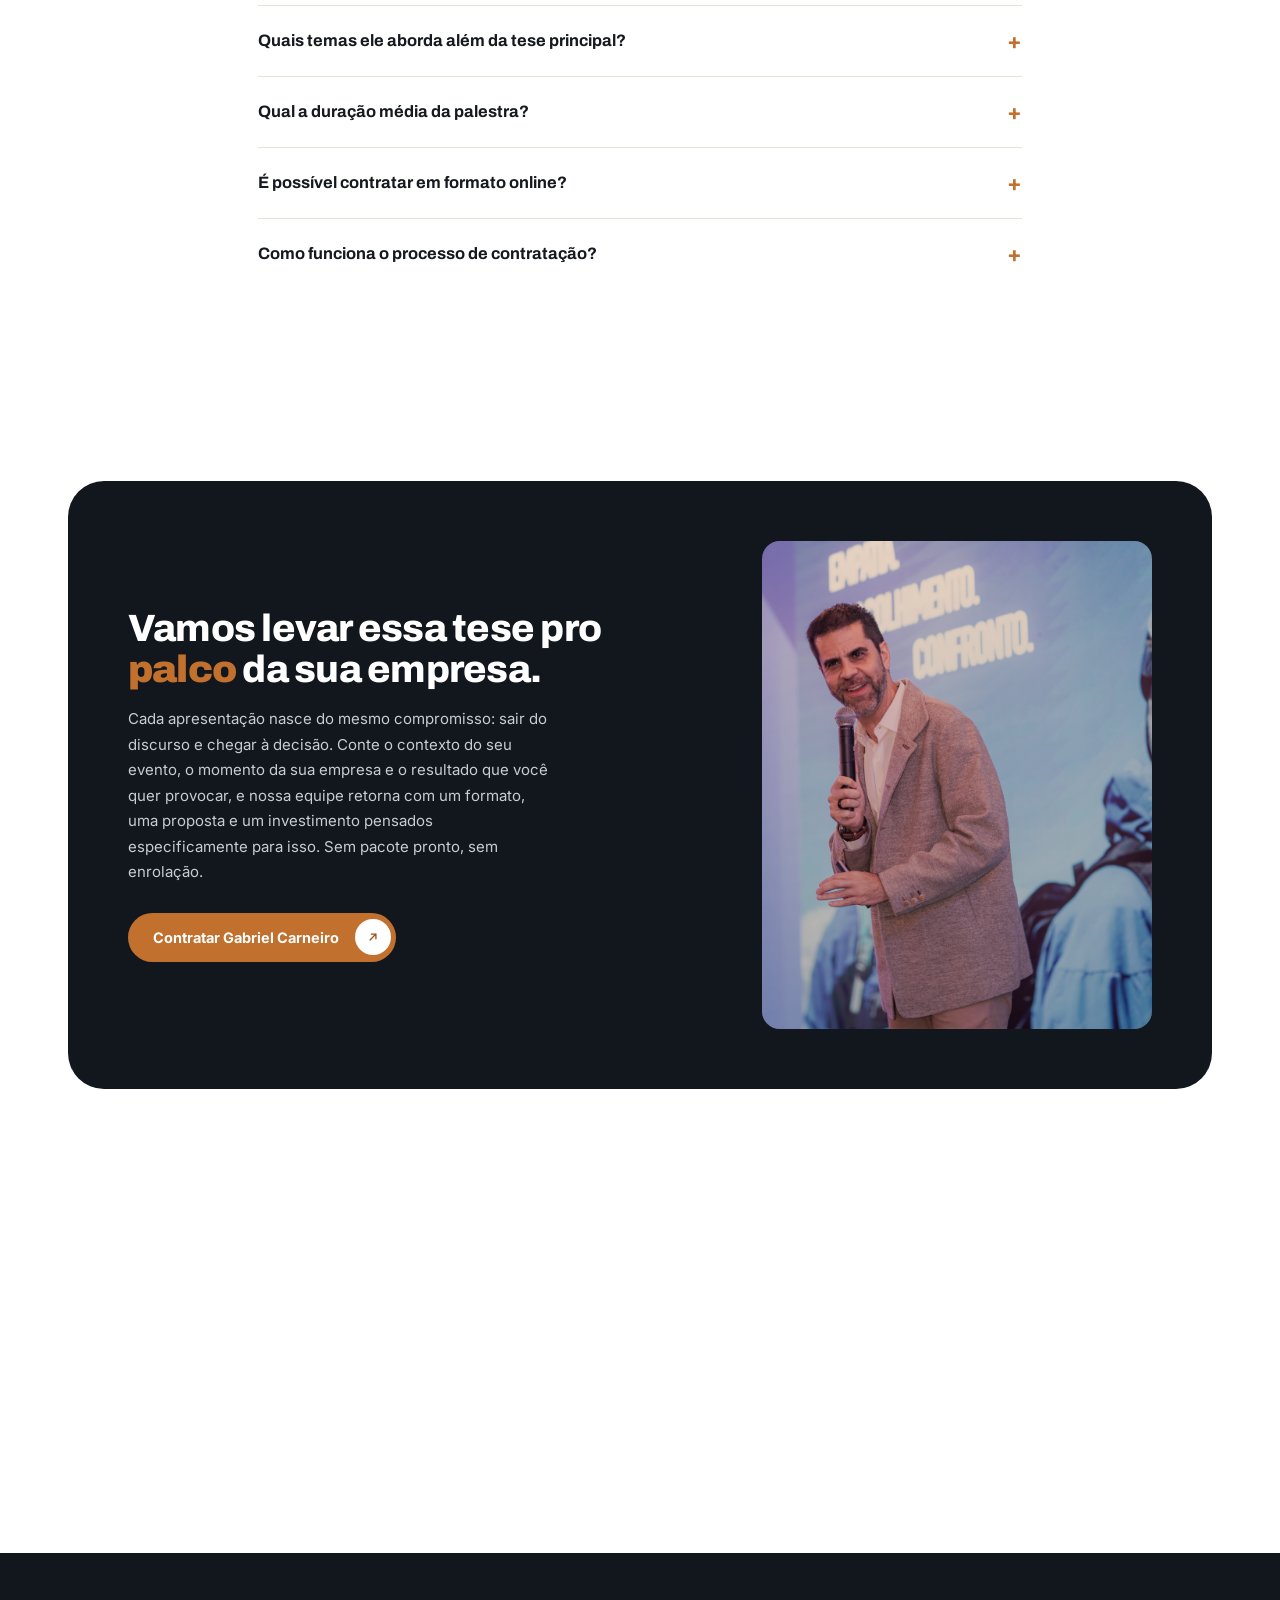
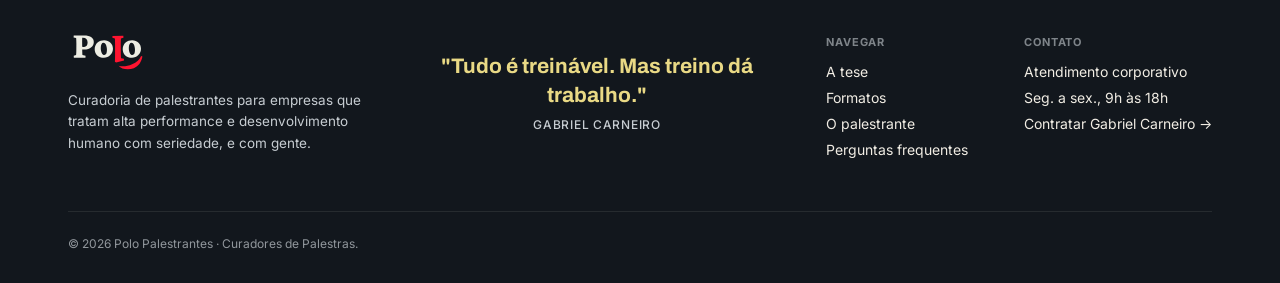
==== commit 9a0a5cb1: "Bussola a esquerda, corrigir parallax (reduced-motion/cache), efeitos beam e shine nos CTAs do hero" ====
--- a/site/index.html
+++ b/site/index.html
@@ -7,7 +7,7 @@
 <link rel="preconnect" href="https://fonts.googleapis.com">
 <link rel="preconnect" href="https://fonts.gstatic.com" crossorigin>
 <link href="https://fonts.googleapis.com/css2?family=Archivo:wght@600;700;800;900&family=Inter:wght@400;500;600;700;800&display=swap" rel="stylesheet">
-<link rel="stylesheet" href="css/styles.css">
+<link rel="stylesheet" href="css/styles.css?v=2">
 </head>
 <body>
 
@@ -40,11 +40,13 @@
           <h1>Não peça pra vida ficar mais fácil.<br><span class="accent">Torne-se mais forte.</span></h1>
           <p class="sub">Gabriel Carneiro leva ao palco uma tese direta: resultado é consequência de escolhas repetidas, e isso é treinável. Sem fórmula pronta. Sem motivação vazia.</p>
           <div class="hero-ctas">
-            <button class="btn btn-amber" onclick="document.getElementById('form').scrollIntoView({behavior:'smooth'})">
-              <span class="label">Solicitar proposta</span>
-              <span class="icon-circle"><svg viewBox="0 0 24 24" fill="none" stroke-width="2.3" stroke-linecap="round" stroke-linejoin="round"><path d="M7 17L17 7M9 7h8v8"/></svg></span>
-            </button>
-            <a class="btn btn-outline-dark" href="#facilitador">
+            <span class="beam">
+              <button class="btn beam-inner" onclick="document.getElementById('form').scrollIntoView({behavior:'smooth'})">
+                <span class="label">Solicitar proposta</span>
+                <span class="icon-circle"><svg viewBox="0 0 24 24" fill="none" stroke-width="2.3" stroke-linecap="round" stroke-linejoin="round"><path d="M7 17L17 7M9 7h8v8"/></svg></span>
+              </button>
+            </span>
+            <a class="btn btn-outline-dark shine" href="#facilitador">
               <span class="label">Conhecer o palestrante</span>
               <span class="icon-circle"><svg viewBox="0 0 24 24" fill="none" stroke-width="2.3" stroke-linecap="round" stroke-linejoin="round"><path d="M7 17L17 7M9 7h8v8"/></svg></span>
             </a>
@@ -527,7 +529,7 @@
   <img src="" alt="" id="lightbox-img">
 </div>
 
-<script src="js/main.js"></script>
+<script src="js/main.js?v=2"></script>
 
 </body>
 </html>
--- a/site/css/styles.css
+++ b/site/css/styles.css
@@ -87,6 +87,22 @@
   .btn-block{ display:flex; width:100%; justify-content:space-between; }
   .btn-block .icon-circle{ margin-right:5px; }
 
+  /* efeito BEAM: borda em conic-gradient girando (CTA primário do hero) */
+  .beam{ display:inline-flex; position:relative; padding:1.5px; overflow:hidden; border-radius:14px; }
+  .beam::before{ content:''; position:absolute; inset:-50%; background:conic-gradient(from 0deg, transparent 0 72%, #FF8A00 84%, #EDE9E0 90%, transparent 96%); animation:spin 3s linear infinite; }
+  .beam-inner{ position:relative; border-radius:12.5px; background:#232326; }
+  @keyframes spin{ to{ transform:rotate(1turn); } }
+  .btn.beam-inner{ border-radius:12.5px; }
+  .btn.beam-inner:hover{ transform:none; }
+  .btn.beam-inner .label{ color:#fff; }
+  .btn.beam-inner .icon-circle{ background:var(--amber); }
+  .btn.beam-inner .icon-circle svg{ stroke:#fff; }
+
+  /* efeito SHINE: varredura de brilho no hover (CTA secundário do hero) */
+  .shine{ position:relative; overflow:hidden; }
+  .shine::before{ content:''; position:absolute; top:0; left:-120%; width:60%; height:100%; transform:skewX(-20deg); background:linear-gradient(90deg, transparent, rgba(237,233,224,0.25), transparent); }
+  .shine:hover::before{ left:120%; transition:left 0.9s cubic-bezier(0.65, 0, 0.35, 1); }
+
   /* topbar: glass */
   .topbar{ position:sticky; top:16px; z-index:60; margin:16px auto 0; max-width:var(--maxw); padding:0 28px; }
   .topbar-inner{ display:flex; align-items:center; justify-content:space-between; background:rgba(18,23,29,0.62); backdrop-filter:blur(16px) saturate(1.5); -webkit-backdrop-filter:blur(16px) saturate(1.5); border:1px solid rgba(241,237,228,0.12); border-radius:999px; padding:10px 10px 10px 26px; box-shadow:0 10px 30px rgba(18,23,29,0.18); }
@@ -186,7 +202,7 @@
 
   /* metodo / resultado mostrado */
   .split-card{ position:relative; overflow:hidden; }
-  .method-deco{ position:absolute; left:-90px; top:50%; width:clamp(360px,42vw,620px); height:auto; opacity:.10; pointer-events:none; z-index:0; transform:translate(0,-50%); will-change:transform; }
+  .method-deco{ position:absolute; left:-16%; right:auto; top:50%; height:130%; width:auto; max-width:none; opacity:.08; pointer-events:none; z-index:0; transform:translate(0,-50%); will-change:transform; }
   .split-card .wrap{ position:relative; z-index:1; }
   .split-card .wrap.grid2{ display:grid; grid-template-columns:1.1fr .9fr; gap:56px; align-items:start; }
   .steps-card{ background:var(--paper-alt); border:1px solid var(--line); border-radius:var(--radius-md); padding:8px 30px; }
@@ -337,7 +353,7 @@
     .pilares-grid .pilar-card:last-child{ grid-column:1; }
     .band, .pilares-section{ padding:36px; border-radius:24px; }
     .band-deco{ width:130px; right:0; bottom:0; opacity:.4; }
-    .method-deco{ width:min(420px,90%); opacity:.08; }
+    .method-deco{ height:auto; width:170%; max-width:none; left:-58%; right:auto; opacity:.06; }
     .hero-card{ padding:36px 36px 0; border-radius:24px; }
     .final-cta{ padding:36px; border-radius:24px; }
     form{ grid-template-columns:1fr; }
